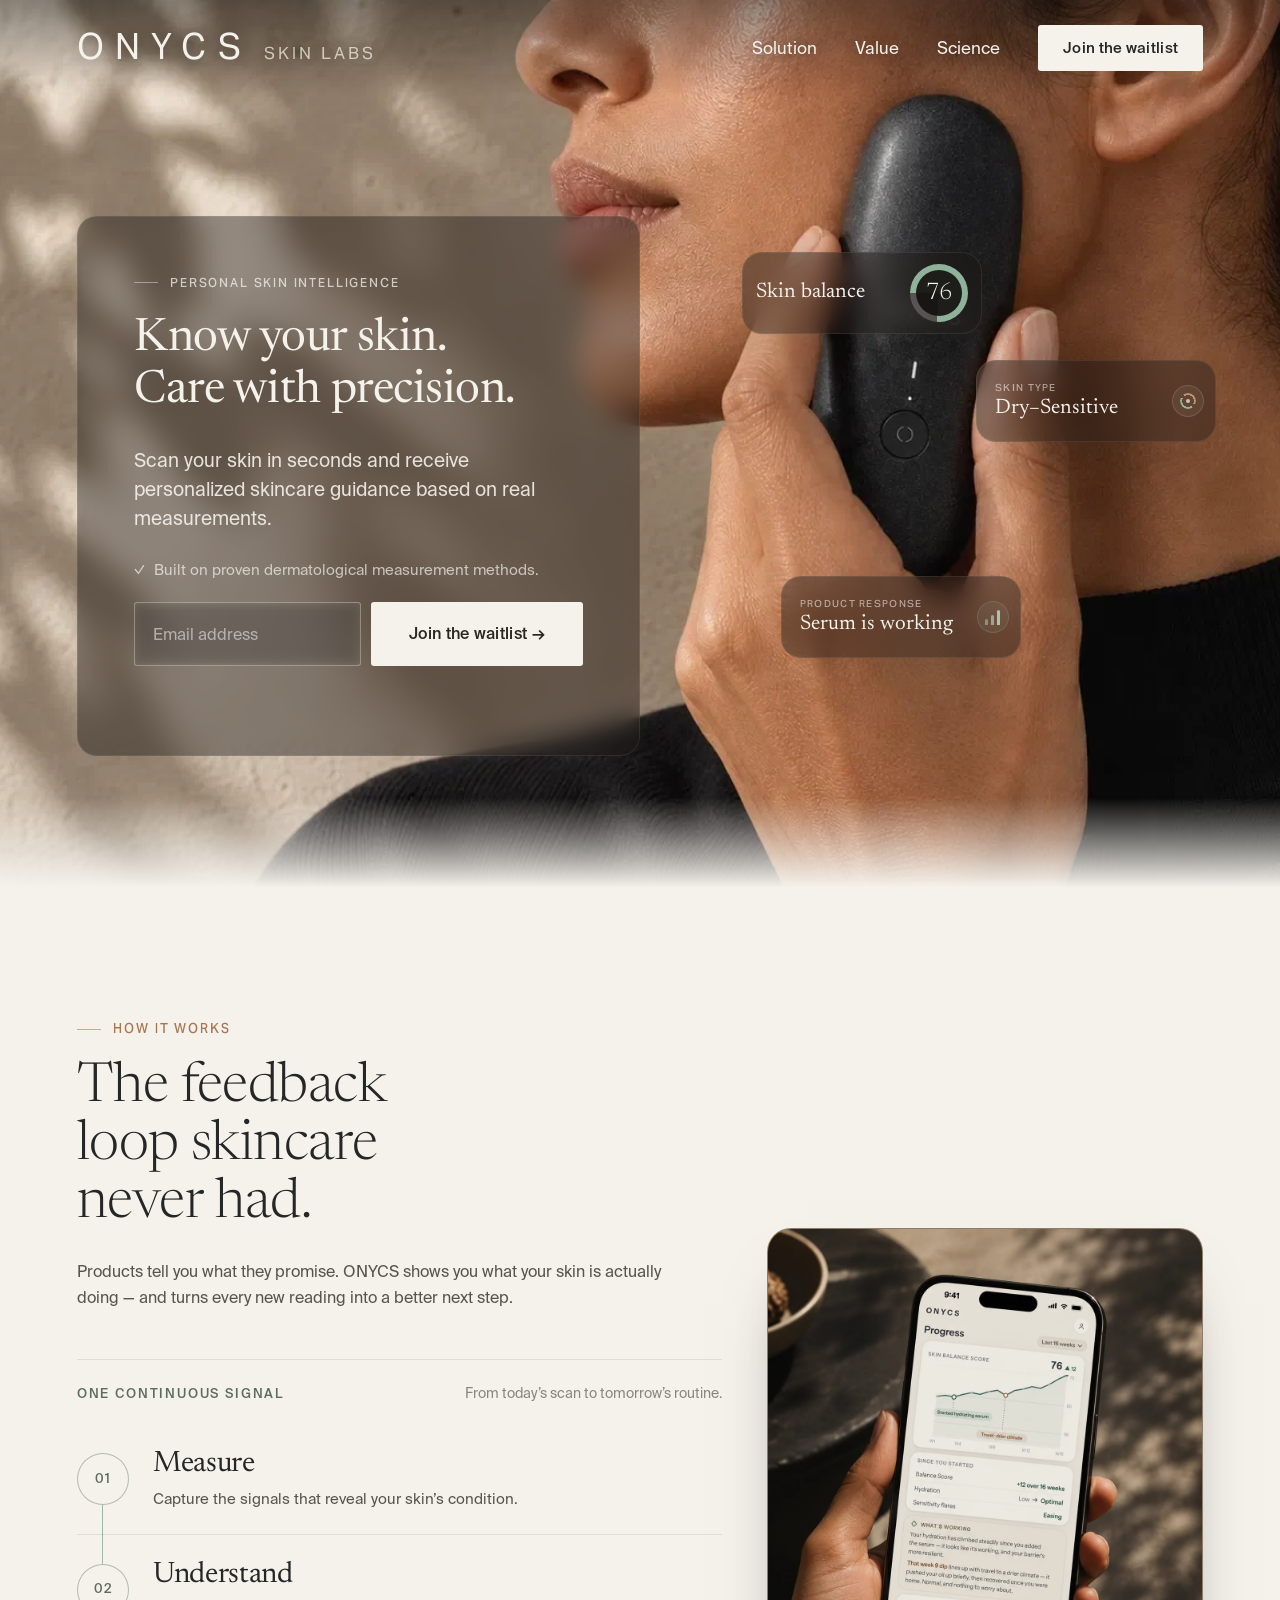
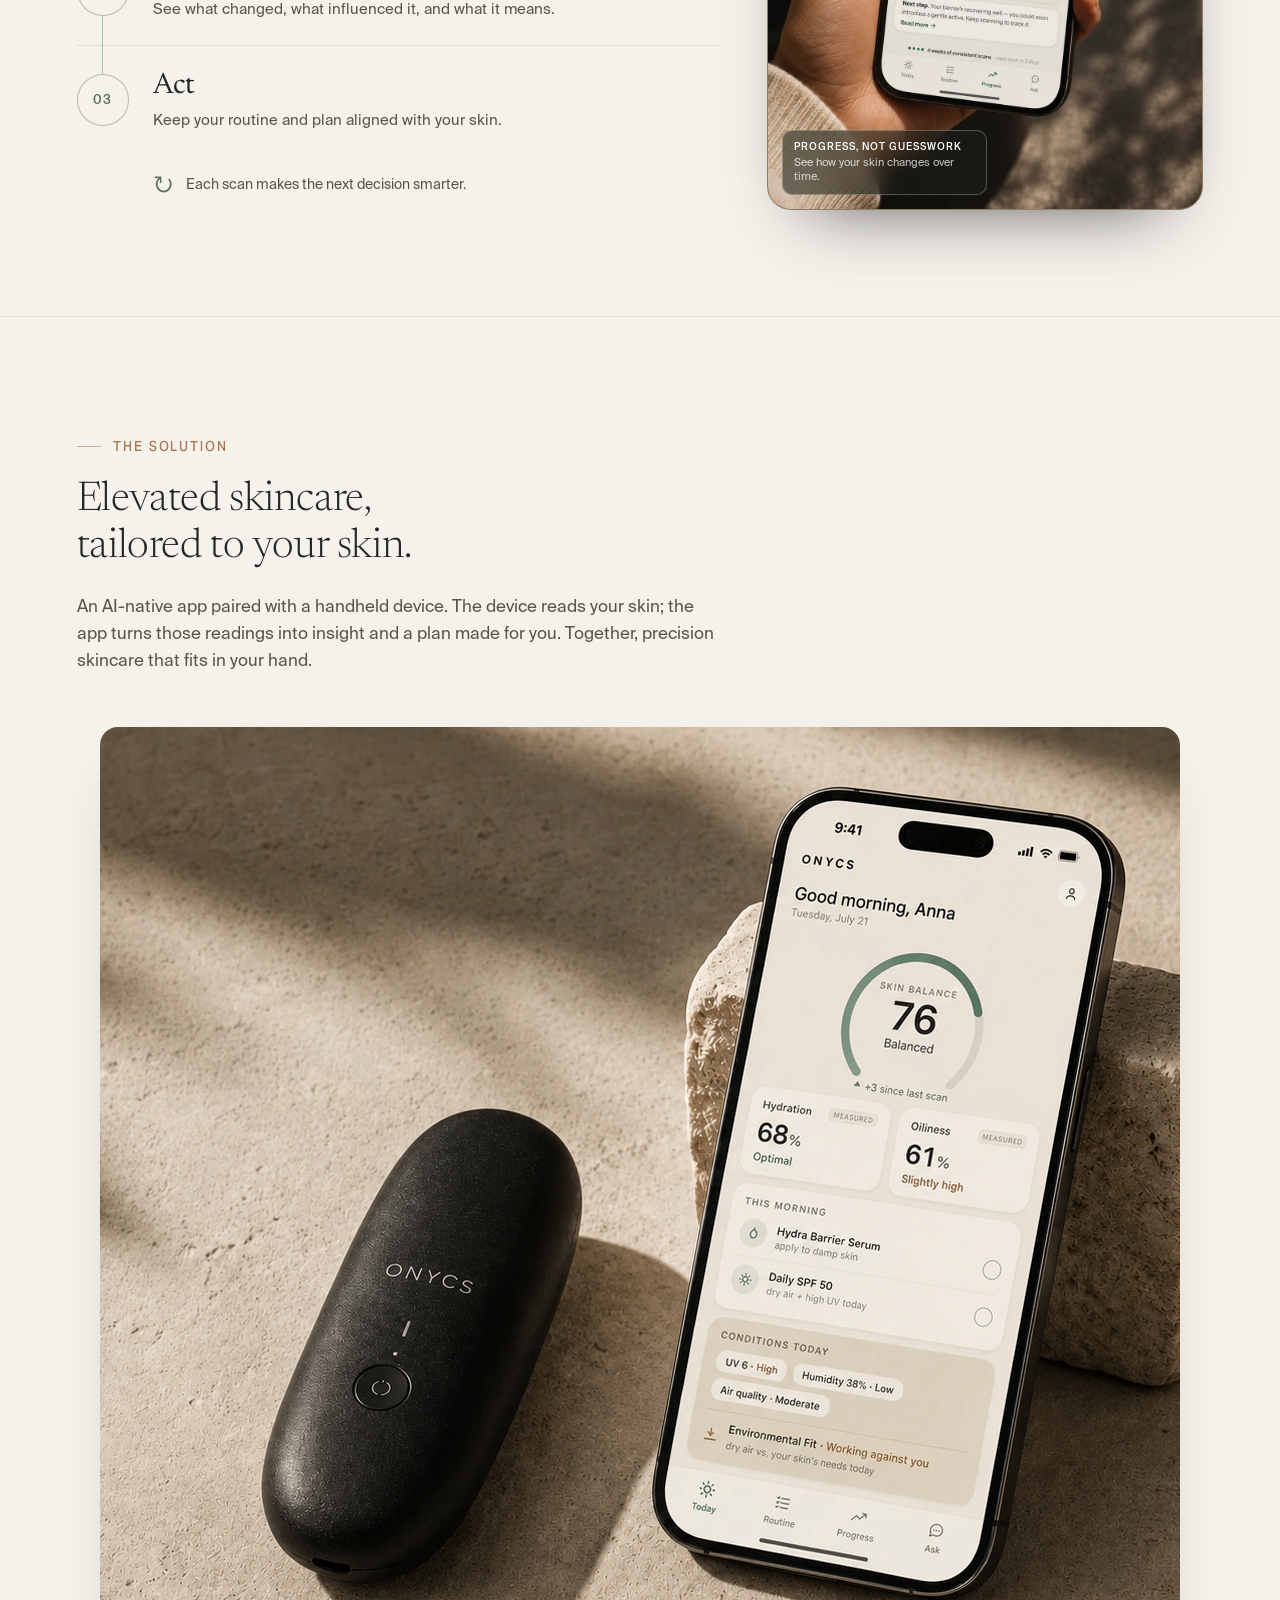
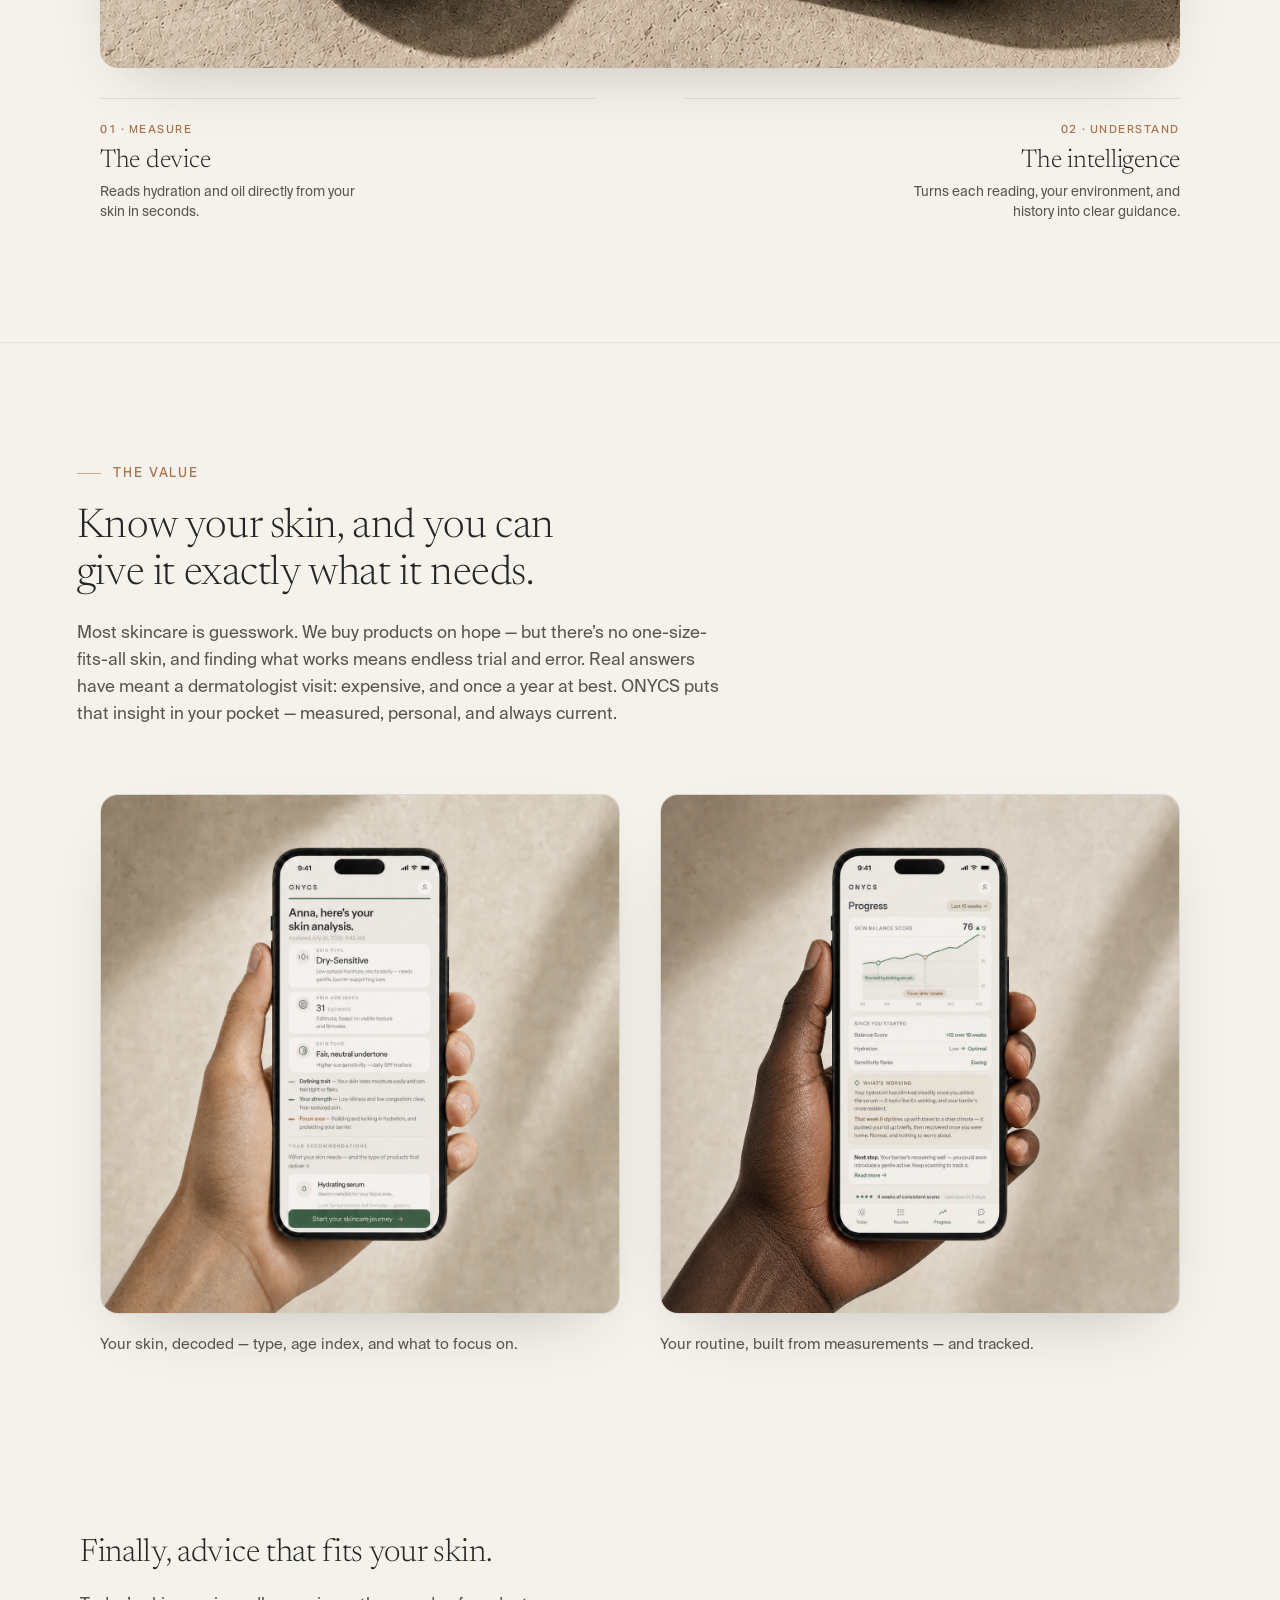
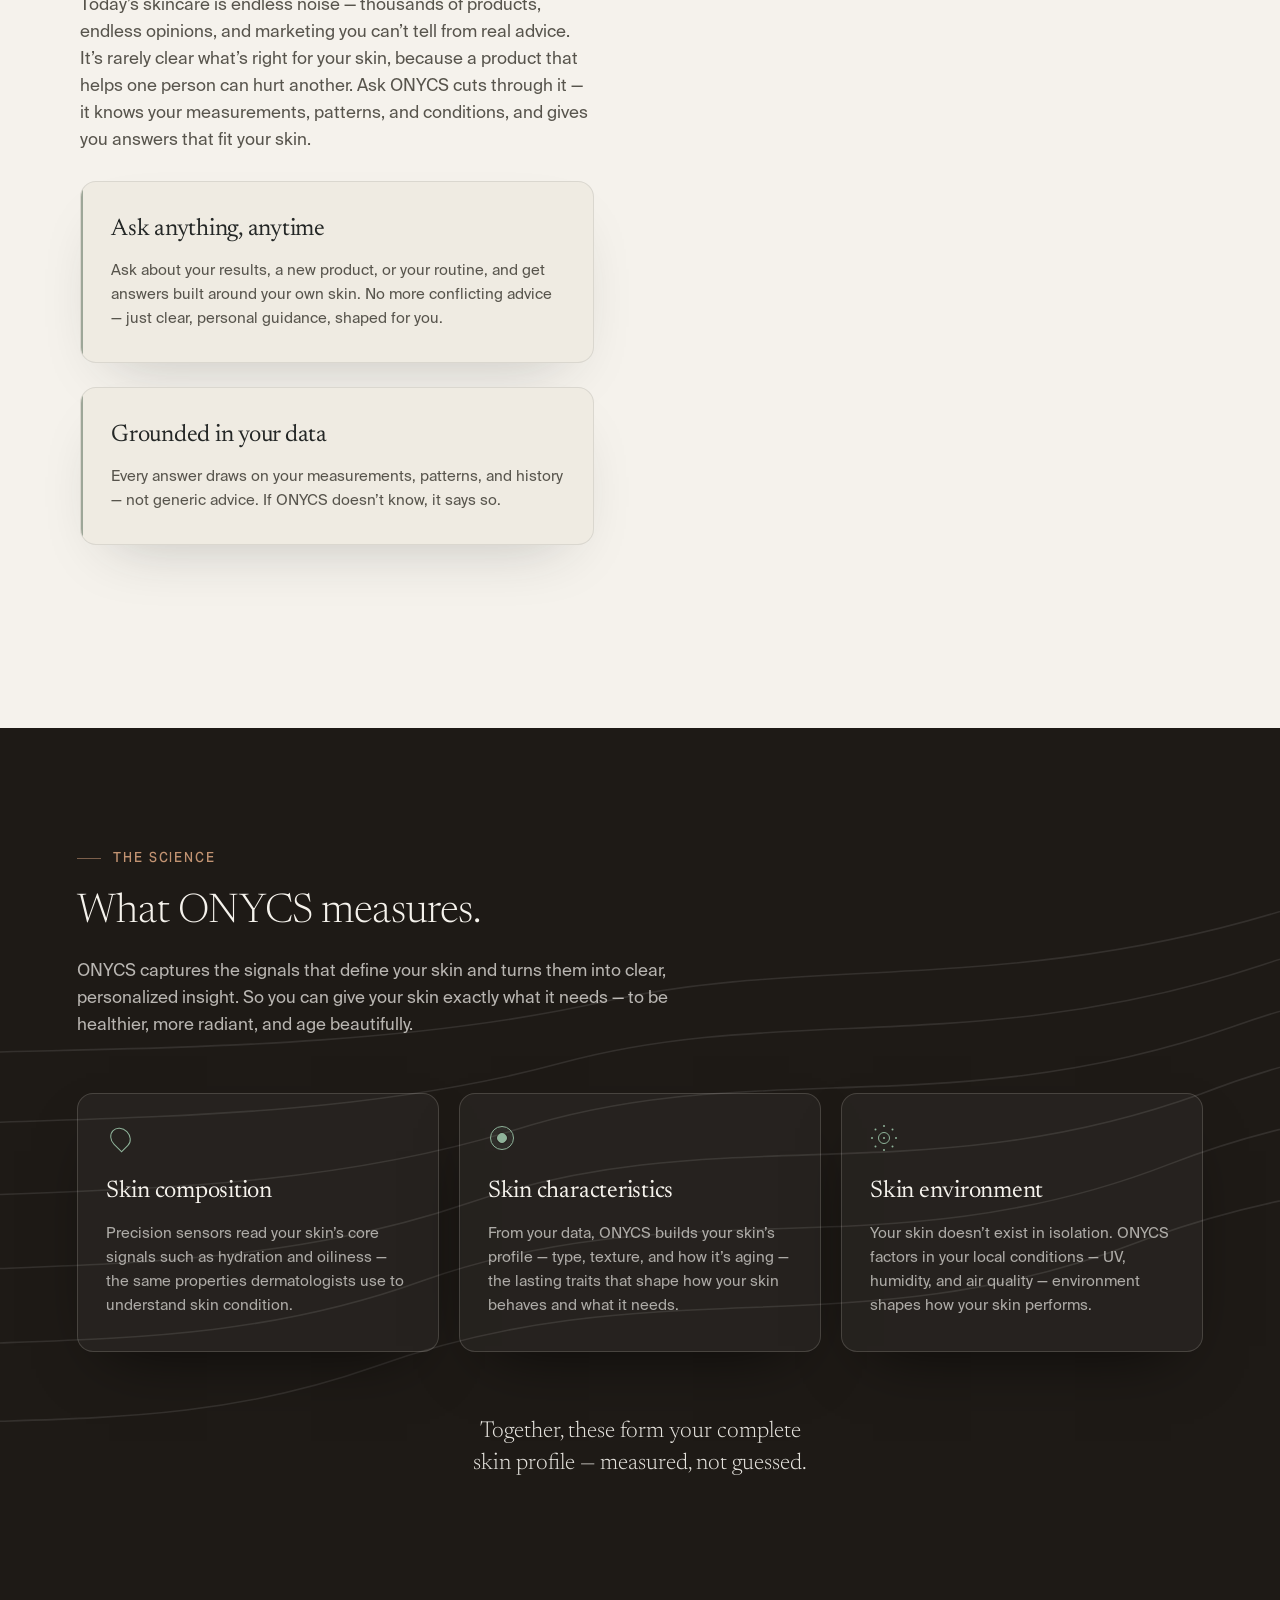
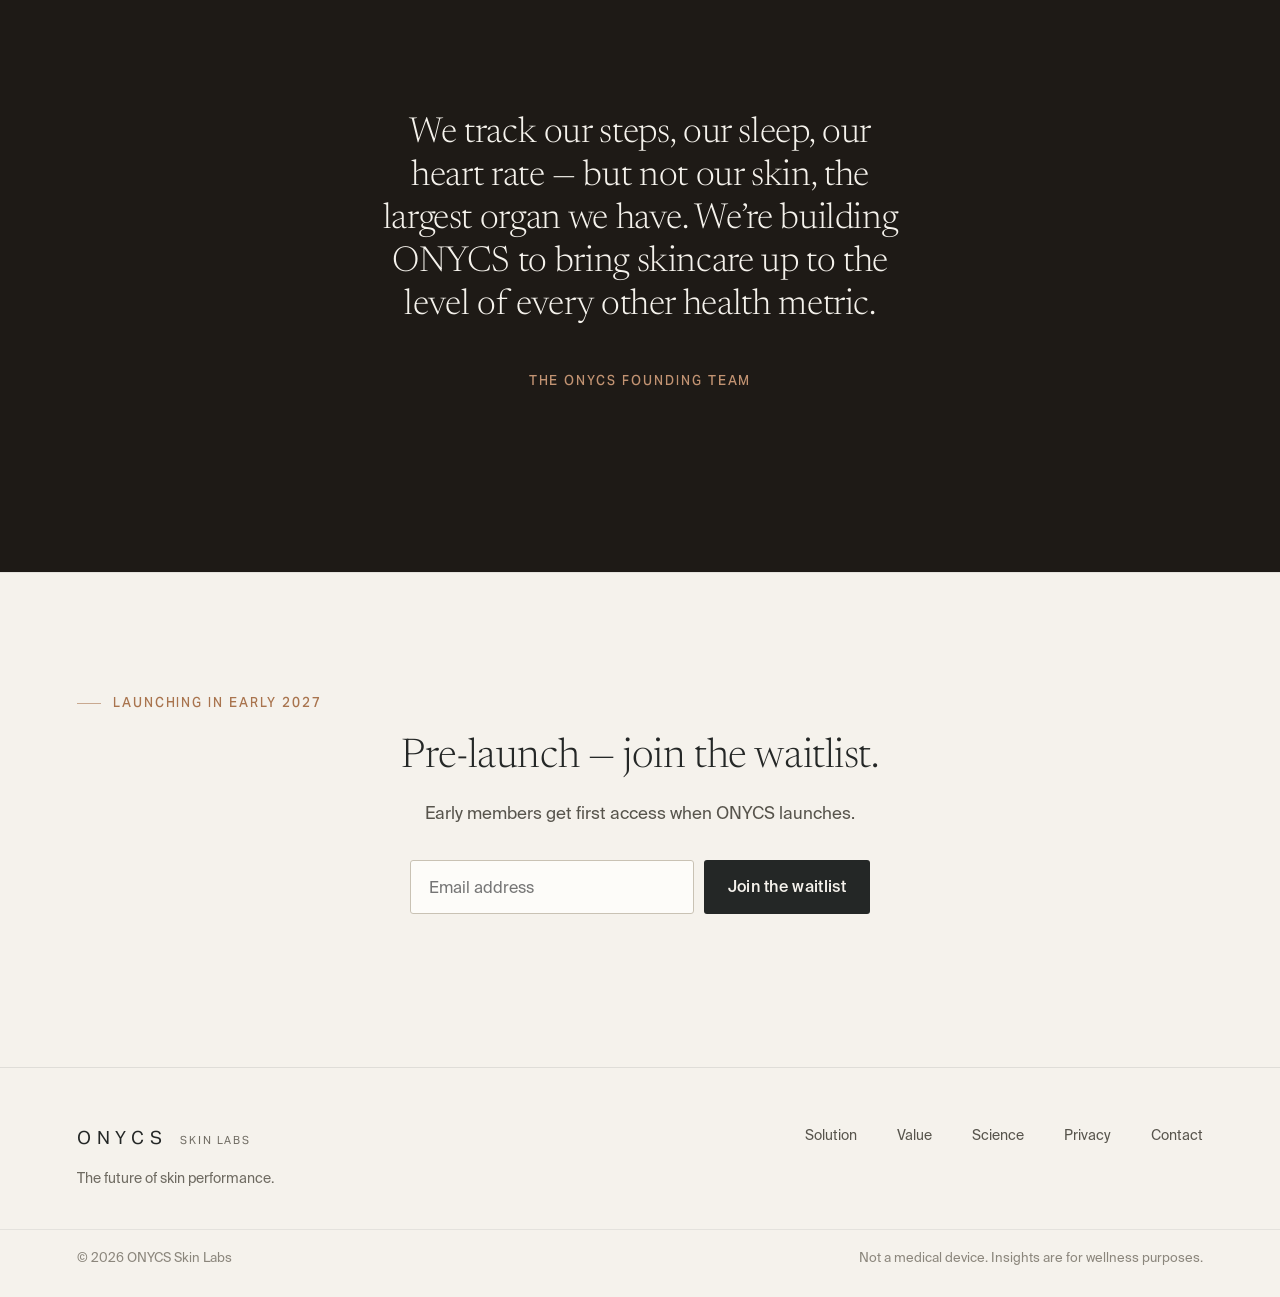
==== index.html @ 510fe4af "Tighten hero fade and remove seam" ====
<!doctype html>
<html lang="en">
  <head>
    <meta charset="utf-8" />
    <meta name="viewport" content="width=device-width, initial-scale=1" />
    <meta name="theme-color" content="#1e1a16" />
    <link rel="canonical" href="https://onycslabs.com/" />
    <script>
      if (
        location.protocol === "http:" &&
        (location.hostname === "onycslabs.com" ||
          location.hostname === "www.onycslabs.com")
      ) {
        location.replace(
          `https://onycslabs.com${location.pathname}${location.search}${location.hash}`,
        );
      }
    </script>
    <meta
      name="description"
      content="Scan your skin in seconds and receive personalized skincare guidance based on real measurements."
    />
    <meta property="og:type" content="website" />
    <meta property="og:title" content="ONYCS Skin Labs" />
    <meta
      property="og:description"
      content="Know your skin. Care with precision."
    />
    <meta property="og:url" content="https://onycslabs.com/" />
    <meta
      property="og:image"
      content="https://onycslabs.com/assets/og.png"
    />
    <meta
      property="og:image:alt"
      content="ONYCS — Know your skin. Care with precision."
    />
    <meta name="twitter:card" content="summary_large_image" />
    <meta name="twitter:title" content="ONYCS Skin Labs" />
    <meta
      name="twitter:description"
      content="Know your skin. Care with precision."
    />
    <meta
      name="twitter:image"
      content="https://onycslabs.com/assets/og.png"
    />
    <title>ONYCS Skin Labs — Know your skin. Care with precision.</title>
    <link rel="preconnect" href="https://fonts.googleapis.com" />
    <link rel="preconnect" href="https://fonts.gstatic.com" crossorigin />
    <link
      href="https://fonts.googleapis.com/css2?family=Newsreader:ital,opsz,wght@0,6..72,300;0,6..72,400;0,6..72,500;1,6..72,400&amp;display=swap"
      rel="stylesheet"
    />
    <link rel="stylesheet" href="styles.css?v=20260727-ui20" />
    <script src="script.js?v=20260727-motion3" defer></script>
  </head>
  <body>
    <a class="skip-link" href="#main">Skip to content</a>

    <header class="site-header">
      <a class="wordmark" href="#top" aria-label="ONYCS Skin Labs home">
        <span>ONYCS</span>
        <small>SKIN LABS</small>
      </a>
      <button
        class="menu-toggle"
        type="button"
        aria-label="Open navigation"
        aria-expanded="false"
        aria-controls="site-nav"
      >
        <span></span><span></span>
      </button>
      <nav id="site-nav" class="site-nav" aria-label="Primary navigation">
        <a href="#solution">Solution</a>
        <a href="#value">Value</a>
        <a href="#science">Science</a>
        <a class="nav-cta" href="#waitlist">Join the waitlist</a>
      </nav>
    </header>

    <main id="main">
      <section id="top" class="hero">
        <picture class="hero-media">
          <img
            class="hero-image"
            src="assets/hero.webp"
            alt="Woman measuring her skin with the ONYCS device"
            width="1456"
            height="819"
            fetchpriority="high"
          />
        </picture>
        <div class="hero-fade" aria-hidden="true"></div>
        <div class="hero-copy">
          <div class="glass-panel">
            <p class="eyebrow eyebrow-light">Personal skin intelligence</p>
            <h1>Know your skin.<br />Care with precision.</h1>
            <p class="hero-lede">
              Scan your skin in seconds and receive personalized skincare
              guidance based on real measurements.
            </p>
            <p class="proof">
              <span aria-hidden="true">✓</span>
              Built on proven dermatological measurement methods.
            </p>
            <form class="waitlist-form waitlist-form-hero" data-waitlist-form>
              <label class="sr-only" for="hero-email">Email address</label>
              <input
                id="hero-email"
                name="email"
                type="email"
                autocomplete="email"
                placeholder="Email address"
                required
              />
              <button type="submit">Join the waitlist <span>→</span></button>
              <p class="form-status" data-form-status aria-live="polite"></p>
            </form>
          </div>
        </div>

        <aside
          class="reading-card reading-card-balance"
          data-reading-card
          aria-label="Live skin balance reading"
        >
          <button
            class="reading-summary"
            type="button"
            aria-expanded="false"
            aria-controls="balance-details"
          >
            <strong>Skin balance</strong>
            <span class="score-ring"><span>76</span></span>
          </button>

          <div id="balance-details" class="reading-details">
            <div class="reading-details-inner">
              <p class="reading-status">
                <strong>Balanced</strong>
              </p>
              <div class="reading-metrics">
                <p>
                  <span>Hydration 68%</span><em>Optimal</em>
                </p>
                <p>
                  <span>Oil balance 61%</span
                  ><em class="warm">Slightly high</em>
                </p>
              </div>
              <p class="reading-note">
                Moisture and oil are close to your ideal range.
              </p>
            </div>
          </div>
        </aside>

        <aside
          class="reading-card reading-card-type"
          data-reading-card
          aria-label="Personalised skin type"
        >
          <button
            class="reading-summary reading-summary-insight"
            type="button"
            aria-expanded="false"
            aria-controls="skin-type-details"
          >
            <span class="reading-compact-copy">
              <span>Skin type</span>
              <strong>Dry–Sensitive</strong>
            </span>
            <span
              class="reading-state reading-state-skin"
              aria-hidden="true"
            ></span>
          </button>

          <div id="skin-type-details" class="reading-details">
            <div class="reading-details-inner">
              <p class="reading-status">
                <strong>Dry–Sensitive</strong>
              </p>
              <div class="reading-metrics">
                <p>
                  <span>Hydration pattern</span><em>Runs low</em>
                </p>
                <p>
                  <span>Sensitivity</span><em class="warm">Reactive</em>
                </p>
              </div>
              <p class="reading-note">
                Loses moisture quickly and responds best to gentler actives.
              </p>
            </div>
          </div>
        </aside>

        <aside
          class="reading-card reading-card-product"
          data-reading-card
          aria-label="Current product response"
        >
          <button
            class="reading-summary reading-summary-insight"
            type="button"
            aria-expanded="false"
            aria-controls="product-details"
          >
            <span class="reading-compact-copy">
              <span>Product response</span>
              <strong>Serum is working</strong>
            </span>
            <span
              class="reading-state reading-state-product"
              aria-hidden="true"
            >
              <i></i><i></i><i></i>
            </span>
          </button>

          <div id="product-details" class="reading-details">
            <div class="reading-details-inner">
              <p class="reading-status">
                <strong>Working well</strong>
              </p>
              <div class="reading-metrics">
                <p>
                  <span>Hydrating serum</span><em>+8 hydration</em>
                </p>
                <p>
                  <span>Since added</span><em>16 weeks</em>
                </p>
              </div>
              <p class="reading-note">
                Keep it in your routine — your skin is responding positively.
              </p>
            </div>
          </div>
        </aside>
      </section>

      <section id="how" class="section how">
        <div class="feedback-stage">
          <header class="feedback-heading">
            <p class="eyebrow">How it works</p>
            <h2>The feedback loop skincare never had.</h2>
            <p>
              Products tell you what they promise. ONYCS shows you what your
              skin is actually doing — and turns every new reading into a
              better next step.
            </p>
          </header>

          <div class="process-panel">
            <div class="process-intro">
              <p>One continuous signal</p>
              <span>From today’s scan to tomorrow’s routine.</span>
            </div>

            <ol
              class="process-steps"
              aria-label="The ONYCS three-step feedback process"
            >
              <li class="process-step">
                <span class="process-index">01</span>
                <div>
                  <h3>Measure</h3>
                  <p>Capture the signals that reveal your skin’s condition.</p>
                </div>
              </li>
              <li class="process-step">
                <span class="process-index">02</span>
                <div>
                  <h3>Understand</h3>
                  <p>See what changed, what influenced it, and what it means.</p>
                </div>
              </li>
              <li class="process-step">
                <span class="process-index">03</span>
                <div>
                  <h3>Act</h3>
                  <p>Keep your routine and plan aligned with your skin.</p>
                </div>
              </li>
            </ol>

            <p class="process-return">
              <span aria-hidden="true">↻</span>
              Each scan makes the next decision smarter.
            </p>
          </div>

          <figure class="feedback-phone">
            <img
              src="assets/progress-hand.webp"
              alt="ONYCS app showing how the user's skin changes over time"
              width="1086"
              height="1448"
              loading="lazy"
            />
            <figcaption>
              <span>Progress, not guesswork</span>
              See how your skin changes over time.
            </figcaption>
          </figure>
        </div>
      </section>

      <section id="solution" class="section solution">
        <div class="section-heading">
          <p class="eyebrow">The solution</p>
          <h2>Elevated skincare, tailored to your skin.</h2>
          <p>
            An AI-native app paired with a handheld device. The device reads
            your skin; the app turns those readings into insight and a plan
            made for you. Together, precision skincare that fits in your hand.
          </p>
        </div>
        <figure class="solution-figure">
          <img
            class="solution-image-desktop"
            src="assets/device-app.webp?v=20260727-final"
            alt="ONYCS device and app on natural stone"
            width="1672"
            height="941"
            loading="lazy"
          />
          <img
            class="solution-image-mobile"
            src="assets/device-app-mobile.webp?v=20260727-mobile2"
            alt="ONYCS device and app on natural stone"
            width="887"
            height="1109"
            loading="lazy"
          />
          <figcaption class="solution-labels">
            <div class="solution-label">
              <span>01 · Measure</span>
              <h3>The device</h3>
              <p>Reads hydration and oil directly from your skin in seconds.</p>
            </div>
            <div class="solution-label">
              <span>02 · Understand</span>
              <h3>The intelligence</h3>
              <p>
                Turns each reading, your environment, and history into clear
                guidance.
              </p>
            </div>
          </figcaption>
        </figure>
      </section>

      <section id="value" class="section value">
        <div class="section-heading section-heading-wide">
          <p class="eyebrow">The value</p>
          <h2>Know your skin, and you can give it exactly what it needs.</h2>
          <p>
            Most skincare is guesswork. We buy products on hope — but there’s
            no one-size-fits-all skin, and finding what works means endless
            trial and error. Real answers have meant a dermatologist visit:
            expensive, and once a year at best. ONYCS puts that insight in your
            pocket — measured, personal, and always current.
          </p>
        </div>
        <div class="two-up value-images">
          <figure>
            <div class="image-frame">
              <img
                src="assets/skin-analysis.webp?v=20260727-final"
                alt="ONYCS app showing a personalized skin analysis"
                width="1254"
                height="1254"
                loading="lazy"
              />
            </div>
            <figcaption>
              Your skin, decoded — type, age index, and what to focus on.
            </figcaption>
          </figure>
          <figure>
            <div class="image-frame">
              <img
                src="assets/progress.webp?v=20260727-final"
                alt="ONYCS app tracking skin progress over time"
                width="1254"
                height="1254"
                loading="lazy"
              />
            </div>
            <figcaption>
              Your routine, built from measurements — and tracked.
            </figcaption>
          </figure>
        </div>

        <div class="advisor-grid">
          <div>
            <h2>Finally, advice that fits your skin.</h2>
            <p class="advisor-intro">
              Today’s skincare is endless noise — thousands of products,
              endless opinions, and marketing you can’t tell from real advice.
              It’s rarely clear what’s right for your skin, because a product
              that helps one person can hurt another. Ask ONYCS cuts through it
              — it knows your measurements, patterns, and conditions, and gives
              you answers that fit your skin.
            </p>
            <article class="advisor-card">
              <h3>Ask anything, anytime</h3>
              <p>
                Ask about your results, a new product, or your routine, and get
                answers built around your own skin. No more conflicting advice
                — just clear, personal guidance, shaped for you.
              </p>
            </article>
            <article class="advisor-card">
              <h3>Grounded in your data</h3>
              <p>
                Every answer draws on your measurements, patterns, and history
                — not generic advice. If ONYCS doesn’t know, it says so.
              </p>
            </article>
          </div>
          <div class="advisor-phone">
            <img
              src="assets/ask-onycs.webp"
              alt="Ask ONYCS personalized skincare advisor"
              width="597"
              height="1291"
              loading="lazy"
            />
          </div>
        </div>
      </section>

      <section id="science" class="science">
        <svg
          class="topo-lines"
          viewBox="0 0 1280 560"
          preserveAspectRatio="xMidYMid slice"
          aria-hidden="true"
        >
          <g fill="none">
            <path d="M-40 480c220-60 340-10 510-70 180-65 310-10 490-80 160-60 280-30 370-70" />
            <path d="M-40 430c210-60 360-10 540-75 170-60 300-5 480-75 150-58 260-30 350-70" />
            <path d="M-40 380c200-55 380-10 570-75 160-55 290-5 470-70 140-55 240-30 330-70" />
            <path d="M-40 330c190-50 400-10 600-72 150-48 280-3 460-66 130-47 220-27 310-67" />
            <path d="M-40 280c180-45 420-8 630-65 140-38 270-3 450-63 120-40 200-24 290-62" />
            <path d="M-40 230c170-38 440-5 660-55 130-29 260-3 440-60 110-35 180-23 270-57" />
          </g>
        </svg>
        <div class="science-content">
          <div class="section-heading">
            <p class="eyebrow">The science</p>
            <h2>What ONYCS measures.</h2>
            <p>
              ONYCS captures the signals that define your skin and turns them
              into clear, personalized insight. So you can give your skin
              exactly what it needs — to be healthier, more radiant, and age
              beautifully.
            </p>
          </div>
          <div class="science-grid">
            <article>
              <span
                class="science-icon science-droplet"
                aria-hidden="true"
              ></span>
              <h3>Skin composition</h3>
              <p>
                Precision sensors read your skin’s core signals such as
                hydration and oiliness — the same properties dermatologists use
                to understand skin condition.
              </p>
            </article>
            <article>
              <span
                class="science-icon science-target"
                aria-hidden="true"
              ></span>
              <h3>Skin characteristics</h3>
              <p>
                From your data, ONYCS builds your skin’s profile — type,
                texture, and how it’s aging — the lasting traits that shape how
                your skin behaves and what it needs.
              </p>
            </article>
            <article>
              <span
                class="science-icon science-sun"
                aria-hidden="true"
              ></span>
              <h3>Skin environment</h3>
              <p>
                Your skin doesn’t exist in isolation. ONYCS factors in your
                local conditions — UV, humidity, and air quality — environment
                shapes how your skin performs.
              </p>
            </article>
          </div>
          <p class="science-summary">
            Together, these form your complete skin profile — measured, not
            guessed.
          </p>
        </div>
      </section>

      <section class="founder-note">
        <blockquote>
          We track our steps, our sleep, our heart rate — but not our skin, the
          largest organ we have. We’re building ONYCS to bring skincare up to
          the level of every other health metric.
        </blockquote>
        <p>The ONYCS founding team</p>
      </section>

      <section id="waitlist" class="final-cta section">
        <p class="eyebrow">Launching in early 2027</p>
        <h2>Pre-launch — join the waitlist.</h2>
        <p>Early members get first access when ONYCS launches.</p>
        <form class="waitlist-form waitlist-form-light" data-waitlist-form>
          <label class="sr-only" for="cta-email">Email address</label>
          <input
            id="cta-email"
            name="email"
            type="email"
            autocomplete="email"
            placeholder="Email address"
            required
          />
          <button type="submit">Join the waitlist</button>
          <p class="form-status" data-form-status aria-live="polite"></p>
        </form>
      </section>
    </main>

    <footer>
      <div class="footer-main">
        <div>
          <a class="footer-wordmark" href="#top">
            <span>ONYCS</span><small>SKIN LABS</small>
          </a>
          <p>The future of skin performance.</p>
        </div>
        <nav class="footer-nav" aria-label="Footer navigation">
          <a href="#solution">Solution</a>
          <a href="#value">Value</a>
          <a href="#science">Science</a>
          <button type="button" data-dialog-open="privacy-dialog">Privacy</button>
          <a href="mailto:hello@onycslabs.com">Contact</a>
        </nav>
      </div>
      <div class="footer-meta">
        <span>© 2026 ONYCS Skin Labs</span>
        <span>Not a medical device. Insights are for wellness purposes.</span>
      </div>
    </footer>

    <dialog id="privacy-dialog" class="privacy-dialog">
      <button
        class="dialog-close"
        type="button"
        data-dialog-close
        aria-label="Close privacy notice"
      >
        ×
      </button>
      <p class="eyebrow">Privacy</p>
      <h2>Your email stays yours.</h2>
      <p>
        We use the email address you provide only to manage early-access
        updates for ONYCS. We do not sell it. To request removal, contact
        <a href="mailto:hello@onycslabs.com">hello@onycslabs.com</a>.
      </p>
      <button class="dialog-button" type="button" data-dialog-close>Close</button>
    </dialog>
  </body>
</html>
---- styles.css ----
@font-face {
  font-family: "Suisse Intl";
  src: url("assets/fonts/SuisseIntl-Regular.otf") format("opentype");
  font-weight: 400;
  font-display: swap;
}

@font-face {
  font-family: "Suisse Intl";
  src: url("assets/fonts/SuisseIntl-Medium.otf") format("opentype");
  font-weight: 500;
  font-display: swap;
}

@font-face {
  font-family: "Aktiv Grotesk";
  src: url("assets/fonts/AktivGrotesk_Rg.ttf") format("truetype");
  font-weight: 400;
  font-display: swap;
}

@font-face {
  font-family: "Aktiv Grotesk";
  src: url("assets/fonts/AktivGrotesk_Md.ttf") format("truetype");
  font-weight: 500;
  font-display: swap;
}

:root {
  --ink: #242726;
  --body: #57544c;
  --muted: #8b867c;
  --paper: #f5f2ec;
  --panel: #efebe2;
  --dark: #1e1a16;
  --terracotta: #a9744e;
  --green: #5c6e5b;
  --mint: #8fb39a;
  --line: rgba(36, 39, 38, 0.1);
  --serif: "Newsreader", Iowan Old Style, Baskerville, Georgia, serif;
  --sans: "Suisse Intl", "Aktiv Grotesk", system-ui, sans-serif;
}

* {
  box-sizing: border-box;
}

html {
  scroll-behavior: smooth;
  scroll-padding-top: 96px;
}

body {
  margin: 0;
  background: var(--paper);
  color: var(--ink);
  font-family: var(--sans);
  line-height: 1.6;
  -webkit-font-smoothing: antialiased;
}

body.menu-open {
  overflow: hidden;
}

img {
  display: block;
  max-width: 100%;
}

a {
  color: inherit;
  text-decoration: none;
}

button,
a,
input {
  -webkit-tap-highlight-color: transparent;
}

button,
input {
  font: inherit;
}

button {
  color: inherit;
}

a:focus-visible,
button:focus-visible {
  outline: 2px solid var(--terracotta);
  outline-offset: 4px;
}

input:focus-visible {
  outline: none;
  border-color: rgba(143, 179, 154, 0.78);
  box-shadow: 0 0 0 3px rgba(143, 179, 154, 0.16);
}

.skip-link {
  position: fixed;
  z-index: 100;
  top: 12px;
  left: 12px;
  padding: 10px 15px;
  background: var(--paper);
  color: var(--ink);
  transform: translateY(-160%);
}

.skip-link:focus {
  transform: translateY(0);
}

.sr-only {
  position: absolute;
  width: 1px;
  height: 1px;
  padding: 0;
  margin: -1px;
  overflow: hidden;
  clip: rect(0, 0, 0, 0);
  white-space: nowrap;
  border: 0;
}

.site-header {
  position: fixed;
  z-index: 50;
  inset: 0 0 auto;
  height: 96px;
  padding: 0 6%;
  display: flex;
  align-items: center;
  justify-content: space-between;
  color: var(--paper);
  background: linear-gradient(
    to bottom,
    rgba(20, 18, 16, 0.46),
    rgba(20, 18, 16, 0.18) 60%,
    transparent
  );
  text-shadow: 0 1px 14px rgba(20, 18, 16, 0.35);
  transition:
    background 220ms ease,
    color 220ms ease,
    border-color 220ms ease;
}

.site-header.is-solid {
  color: var(--ink);
  background: rgba(245, 242, 236, 0.92);
  border-bottom: 1px solid var(--line);
  backdrop-filter: blur(12px);
  text-shadow: none;
}

.wordmark,
.footer-wordmark {
  display: flex;
  align-items: baseline;
  gap: 12px;
  white-space: nowrap;
}

.wordmark span {
  font-family: "Aktiv Grotesk", sans-serif;
  font-size: 35px;
  letter-spacing: 0.32em;
  line-height: 1;
}

.wordmark small {
  color: rgba(245, 242, 236, 0.72);
  font-family: "Aktiv Grotesk", sans-serif;
  font-size: 17px;
  letter-spacing: 0.18em;
}

.is-solid .wordmark small {
  color: #6e6a61;
}

.site-nav {
  display: flex;
  align-items: center;
  gap: 38px;
  font-size: 17px;
}

.site-nav > a:not(.nav-cta),
.footer-nav a,
.footer-nav button {
  transition: color 160ms ease;
}

.site-nav > a:not(.nav-cta):hover,
.footer-nav a:hover,
.footer-nav button:hover {
  color: #8fb39a;
}

.is-solid .site-nav > a:not(.nav-cta):hover {
  color: var(--green);
}

.nav-cta {
  min-height: 46px;
  padding: 0 24px;
  border: 1px solid transparent;
  border-radius: 3px;
  display: inline-flex;
  align-items: center;
  background: var(--paper);
  color: var(--ink);
  font-size: 15px;
  font-weight: 500;
  letter-spacing: 0.02em;
  text-shadow: none;
  transition:
    background 220ms ease,
    color 220ms ease,
    transform 180ms ease;
}

.nav-cta:hover {
  transform: translateY(-1px);
}

.is-solid .nav-cta {
  background: var(--ink);
  color: var(--paper);
}

.menu-toggle {
  display: none;
  width: 44px;
  height: 44px;
  padding: 0;
  border: 0;
  background: transparent;
}

.menu-toggle span {
  display: block;
  width: 23px;
  height: 1px;
  margin: 6px auto;
  background: currentColor;
  transition: transform 180ms ease;
}

.hero {
  position: relative;
  min-height: 100svh;
  overflow: hidden;
  background: var(--dark);
}

.hero-media {
  position: absolute;
  inset: 0;
  display: block;
}

.hero-image {
  width: 100%;
  height: 100%;
  object-fit: cover;
  object-position: 56% 26%;
}

.hero-fade {
  position: absolute;
  z-index: 1;
  inset: auto 0 0;
  height: clamp(92px, 8vw, 124px);
  background: linear-gradient(
    to bottom,
    rgba(245, 242, 236, 0) 0%,
    var(--paper) 88%,
    var(--paper) 100%
  );
}

.hero-copy {
  position: relative;
  z-index: 2;
  width: 44%;
  min-height: calc(100svh - 120px);
  margin: 96px 0 24px 6%;
  display: flex;
  align-items: center;
}

.glass-panel,
.reading-card {
  border: 1px solid rgba(255, 255, 255, 0.08);
  border-radius: 20px;
  background: rgba(30, 26, 22, 0.42);
  color: var(--paper);
  backdrop-filter: blur(12px);
}

.glass-panel {
  width: 100%;
  padding: clamp(36px, 4.4vw, 64px);
}

.eyebrow {
  margin: 0 0 20px;
  display: flex;
  align-items: center;
  gap: 12px;
  color: var(--terracotta);
  font-family: "Aktiv Grotesk", sans-serif;
  font-size: max(13px, 0.9vw);
  font-weight: 500;
  letter-spacing: 0.15em;
  text-transform: uppercase;
}

.eyebrow::before {
  content: "";
  width: 24px;
  height: 1px;
  flex: none;
  background: currentColor;
  opacity: 0.58;
}

.eyebrow-light {
  color: rgba(245, 242, 236, 0.75);
  font-size: max(11px, 0.95vw);
}

h1,
h2,
h3,
blockquote {
  font-family: var(--serif);
  font-weight: 300;
  letter-spacing: -0.01em;
}

.hero h1 {
  margin: 0;
  color: var(--paper);
  font-size: clamp(46px, 3.5vw, 68px);
  font-weight: 400;
  line-height: 1.14;
}

.hero-lede {
  max-width: 34em;
  margin: 28px 0 0;
  color: rgba(245, 242, 236, 0.9);
  font-size: max(19px, 1.35vw);
  line-height: 1.55;
}

.proof {
  margin: 24px 0 0;
  display: flex;
  align-items: center;
  gap: 9px;
  color: rgba(245, 242, 236, 0.7);
  font-size: max(15px, 1vw);
}

.proof span {
  color: rgba(245, 242, 236, 0.72);
}

.waitlist-form {
  position: relative;
  display: flex;
  gap: 10px;
}

.waitlist-form input,
.waitlist-form button {
  height: 54px;
  border-radius: 3px;
}

.waitlist-form input {
  min-width: 0;
  padding: 0 18px;
  outline: none;
}

.waitlist-form button {
  padding: 0 24px;
  border: 0;
  font-weight: 500;
  letter-spacing: 0.02em;
  cursor: pointer;
  white-space: nowrap;
  transition:
    transform 180ms ease,
    background-color 180ms ease,
    box-shadow 180ms ease;
}

.waitlist-form button:hover:not(:disabled) {
  transform: translateY(-1px);
  box-shadow: 0 12px 30px -18px rgba(20, 18, 16, 0.5);
}

.waitlist-form button:disabled {
  cursor: default;
  opacity: 0.65;
}

.waitlist-form-hero {
  max-width: 600px;
  margin-top: 20px;
  flex-wrap: wrap;
}

.waitlist-form-hero input,
.waitlist-form-hero button {
  height: 64px;
  font-size: max(16px, 1.1vw);
}

.waitlist-form-hero input {
  flex: 1 1 200px;
  border: 1px solid rgba(245, 242, 236, 0.32);
  background: rgba(245, 242, 236, 0.1);
  color: var(--paper);
  backdrop-filter: blur(6px);
}

.waitlist-form-hero input::placeholder {
  color: rgba(245, 242, 236, 0.56);
}

.waitlist-form-hero button {
  flex: 1 1 auto;
  background: var(--paper);
  color: #2a2620;
}

.form-status {
  flex: 1 0 100%;
  min-height: 1.5em;
  margin: 2px 0 0;
  color: inherit;
  font-size: 14px;
}

.form-status.is-error {
  color: #c57a68;
}

.reading-card {
  position: absolute;
  z-index: 3;
  width: 240px;
  padding: 11px 13px;
  overflow: hidden;
  box-shadow: 0 30px 70px -34px rgba(0, 0, 0, 0.8);
  transition:
    top 420ms cubic-bezier(0.22, 1, 0.36, 1),
    width 420ms cubic-bezier(0.22, 1, 0.36, 1),
    padding 420ms cubic-bezier(0.22, 1, 0.36, 1),
    background-color 350ms ease,
    box-shadow 350ms ease;
}

.reading-card-balance {
  top: 28%;
  left: 58%;
  animation: reading-float 8s ease-in-out infinite;
}

.reading-card-type {
  top: 40%;
  right: 5%;
  animation: reading-float 9s ease-in-out -2.8s infinite reverse;
}

.reading-card-product {
  top: 64%;
  bottom: auto;
  left: 61%;
  animation: reading-float 8.5s ease-in-out -5.2s infinite;
}

@keyframes reading-float {
  0%,
  100% {
    translate: 0 0;
  }
  50% {
    translate: 0 -5px;
  }
}

.reading-summary {
  width: 100%;
  min-height: 58px;
  padding: 0;
  display: grid;
  grid-template-columns: minmax(0, 1fr) 58px;
  align-items: center;
  gap: 14px;
  border: 0;
  background: transparent;
  color: inherit;
  text-align: left;
  cursor: pointer;
}

.reading-summary-insight {
  min-height: 58px;
  grid-template-columns: minmax(0, 1fr) 28px;
  gap: 16px;
  padding-inline: 5px 2px;
}

.reading-compact-copy {
  min-width: 0;
  display: grid;
  gap: 3px;
}

.reading-compact-copy > span {
  color: rgba(245, 242, 236, 0.58);
  font-family: "Aktiv Grotesk", sans-serif;
  font-size: 10px;
  font-weight: 500;
  letter-spacing: 0.13em;
  line-height: 1.2;
  text-transform: uppercase;
}

.reading-compact-copy strong {
  overflow: hidden;
  font-family: var(--serif);
  font-size: 21px;
  font-weight: 400;
  line-height: 1.1;
  text-overflow: ellipsis;
  white-space: nowrap;
}

.reading-state {
  position: relative;
  width: 32px;
  height: 32px;
  border: 1px solid rgba(245, 242, 236, 0.14);
  border-radius: 50%;
  background: rgba(245, 242, 236, 0.06);
}

.reading-state-skin::before {
  content: "";
  position: absolute;
  inset: 7px;
  border-radius: 50%;
  background: conic-gradient(
    from -35deg,
    #c29372 0 42%,
    transparent 42% 50%,
    #8fb39a 50% 92%,
    transparent 92%
  );
  -webkit-mask: radial-gradient(
    farthest-side,
    transparent calc(100% - 2px),
    #000 calc(100% - 2px)
  );
  mask: radial-gradient(
    farthest-side,
    transparent calc(100% - 2px),
    #000 calc(100% - 2px)
  );
}

.reading-state-skin::after {
  content: "";
  position: absolute;
  top: calc(50% - 2px);
  left: calc(50% - 2px);
  width: 4px;
  aspect-ratio: 1;
  border-radius: 50%;
  background: rgba(245, 242, 236, 0.72);
}

.reading-state-product {
  padding: 8px 7px 7px;
  display: flex;
  align-items: flex-end;
  justify-content: center;
  gap: 3px;
  border-color: rgba(143, 179, 154, 0.22);
  background: rgba(143, 179, 154, 0.1);
}

.reading-state-product i {
  width: 3px;
  border-radius: 3px 3px 1px 1px;
  background: #a8c4af;
}

.reading-state-product i:nth-child(1) {
  height: 6px;
  opacity: 0.55;
}

.reading-state-product i:nth-child(2) {
  height: 10px;
  opacity: 0.75;
}

.reading-state-product i:nth-child(3) {
  height: 15px;
}

.score-ring {
  --reading-accent: var(--mint);
  --reading-progress: 274deg;
  position: relative;
  width: 58px;
  height: 58px;
  border-radius: 50%;
  background: conic-gradient(
    from -90deg,
    var(--reading-accent) 0 var(--reading-progress),
    rgba(245, 242, 236, 0.22) var(--reading-progress)
  );
}

.score-ring::after {
  content: "";
  position: absolute;
  inset: 6px;
  border-radius: 50%;
  background: rgba(20, 18, 16, 0.92);
}

.score-ring span {
  position: absolute;
  z-index: 1;
  inset: 0;
  display: grid;
  place-items: center;
  font-family: var(--serif);
  font-size: 24px;
  font-weight: 300;
}

.reading-summary > strong {
  font-family: var(--serif);
  font-size: 21px;
  font-weight: 400;
  line-height: 1.1;
}

.reading-details {
  max-height: 0;
  overflow: hidden;
  opacity: 0;
  transition:
    max-height 600ms cubic-bezier(0.22, 1, 0.36, 1),
    opacity 260ms ease;
}

.reading-details-inner {
  width: 296px;
  padding-top: 20px;
}

.reading-card:focus-within,
.reading-card.is-expanded {
  z-index: 7;
  width: min(340px, 32vw);
  padding: 20px 22px 22px;
  background: rgba(30, 26, 22, 0.68);
  box-shadow: 0 36px 80px -34px rgba(0, 0, 0, 0.9);
  animation-play-state: paused;
}

.reading-card:focus-within .reading-details,
.reading-card.is-expanded .reading-details {
  max-height: 300px;
  opacity: 1;
  transition-delay: 0ms, 180ms;
}

.reading-status {
  margin: 0;
  padding-top: 16px;
  display: flex;
  align-items: baseline;
  justify-content: space-between;
  gap: 18px;
  border-top: 1px solid rgba(255, 255, 255, 0.15);
}

.reading-status strong {
  font-family: var(--serif);
  font-size: 26px;
  font-weight: 400;
}

.reading-metrics {
  margin-top: 18px;
  display: grid;
  gap: 11px;
}

.reading-metrics p {
  margin: 0;
  display: flex;
  align-items: center;
  gap: 9px;
}

.reading-metrics em {
  color: #a8c4af;
  font-style: normal;
}

.reading-metrics em::before {
  content: "·";
  margin-right: 9px;
  color: rgba(245, 242, 236, 0.35);
}

.reading-metrics .warm {
  color: #d9ae7e;
}

.reading-note {
  margin: 18px 0 0;
  padding-top: 18px;
  border-top: 1px solid rgba(255, 255, 255, 0.15);
  color: rgba(245, 242, 236, 0.7);
  font-size: 14px;
}

.section {
  padding-block: clamp(120px, 8vw, 156px);
  padding-inline: max(6%, calc((100% - 1360px) / 2));
  border-top: 1px solid rgba(36, 39, 38, 0.08);
}

.how {
  position: relative;
  z-index: 2;
  margin-top: -1px;
  border-top: 0;
  background: var(--paper);
}

.section-heading {
  max-width: 680px;
}

.section-heading-wide {
  max-width: 720px;
}

.section-heading h2,
.final-cta h2 {
  max-width: 22ch;
  margin: 0;
  font-size: max(40px, 3.2vw);
  line-height: 1.15;
  text-wrap: balance;
}

.section-heading > p:last-child {
  max-width: 38em;
  margin: 20px 0 0;
  color: var(--body);
  font-size: max(17px, 1.15vw);
  line-height: 1.6;
}

.two-up {
  margin-top: 68px;
  display: grid;
  grid-template-columns: repeat(2, minmax(0, 1fr));
  gap: 40px;
}

figure {
  margin: 0;
}

.feedback-stage {
  position: relative;
  width: 100%;
  max-width: 1240px;
  margin: 0 auto;
  padding: 0;
  display: grid;
  grid-template-columns: minmax(0, 1.15fr) minmax(320px, 0.72fr);
  grid-template-rows: auto 1fr;
  column-gap: clamp(48px, 6vw, 88px);
}

.feedback-heading {
  position: relative;
  z-index: 1;
  grid-column: 1;
  max-width: 650px;
}

.feedback-heading h2 {
  max-width: 12ch;
  margin: 0;
  color: var(--ink);
  font-size: clamp(46px, 4.3vw, 66px);
  line-height: 1.06;
  text-wrap: balance;
}

.feedback-heading > p:last-child {
  max-width: 38em;
  margin: 24px 0 0;
  color: var(--body);
  font-size: clamp(16px, 1.2vw, 18px);
  line-height: 1.62;
}

.process-panel {
  position: relative;
  z-index: 1;
  grid-column: 1;
  margin-top: 48px;
  padding-top: 22px;
  border-top: 1px solid var(--line);
}

.process-intro {
  display: flex;
  align-items: baseline;
  justify-content: space-between;
  gap: 24px;
}

.process-intro p,
.process-intro span {
  margin: 0;
}

.process-intro p {
  color: var(--green);
  font-size: 13px;
  font-weight: 500;
  letter-spacing: 0.14em;
  text-transform: uppercase;
}

.process-intro span {
  color: var(--muted);
  font-size: 14px;
}

.process-steps {
  position: relative;
  margin: 20px 0 0;
  padding: 0;
  list-style: none;
}

.process-steps::before {
  content: "";
  position: absolute;
  top: 38px;
  bottom: 38px;
  left: 25px;
  width: 1px;
  background: linear-gradient(
    to bottom,
    var(--mint),
    rgba(143, 179, 154, 0.62)
  );
}

.process-step {
  position: relative;
  display: grid;
  grid-template-columns: 52px minmax(0, 1fr);
  gap: 24px;
  align-items: center;
  padding: 24px 0;
}

.process-step + .process-step {
  border-top: 1px solid var(--line);
}

.process-index {
  position: relative;
  z-index: 1;
  width: 52px;
  aspect-ratio: 1;
  display: grid;
  place-items: center;
  border: 1px solid rgba(92, 110, 91, 0.42);
  border-radius: 50%;
  background: var(--paper);
  color: var(--green);
  font-size: 13px;
  font-weight: 500;
  letter-spacing: 0.08em;
}

.process-step h3 {
  margin: 0;
  color: var(--ink);
  font-family: var(--serif);
  font-size: clamp(27px, 2.3vw, 34px);
  font-weight: 400;
  line-height: 1.1;
}

.process-step p {
  max-width: 38em;
  margin: 7px 0 0;
  color: var(--body);
  font-size: 15px;
  line-height: 1.48;
}

.process-return {
  margin: 18px 0 0 76px;
  display: flex;
  align-items: center;
  gap: 12px;
  color: var(--body);
  font-size: 14px;
}

.process-return span {
  flex: none;
  color: var(--green);
  font-size: 22px;
  line-height: 1;
}

.feedback-phone {
  position: relative;
  z-index: 1;
  grid-column: 2;
  grid-row: 1 / 3;
  align-self: end;
  justify-self: end;
  width: min(108%, 440px);
  aspect-ratio: 1086 / 1448;
  margin-bottom: -14px;
  overflow: hidden;
  border: 1px solid var(--line);
  border-radius: 24px;
  background: #9b876d;
  box-shadow: 0 34px 70px -42px rgba(0, 0, 0, 0.72);
}

.feedback-phone img {
  width: 100%;
  height: 100%;
  object-fit: cover;
}

.feedback-phone figcaption {
  position: absolute;
  bottom: 14px;
  left: 14px;
  max-width: 205px;
  padding: 9px 11px 10px;
  border: 1px solid rgba(255, 255, 255, 0.26);
  border-radius: 10px;
  background: rgba(29, 31, 27, 0.55);
  color: rgba(255, 255, 255, 0.74);
  font-size: 11px;
  line-height: 1.3;
  backdrop-filter: blur(10px);
}

.feedback-phone figcaption span {
  display: block;
  margin-bottom: 2px;
  color: #fff;
  font-size: 10px;
  font-weight: 500;
  letter-spacing: 0.1em;
  text-transform: uppercase;
}

.solution {
  display: block;
}

.solution .section-heading {
  max-width: 720px;
}

.solution-figure {
  width: 100%;
  max-width: 1080px;
  margin: 54px auto 0;
}

.solution-image-mobile {
  display: none;
}

.solution-figure img,
.image-frame {
  border-radius: 18px;
  box-shadow: 0 26px 64px -32px rgba(36, 39, 38, 0.28);
}

.solution-figure img {
  width: 100%;
  aspect-ratio: 2.14 / 1;
  object-fit: cover;
  object-position: center;
  filter: brightness(0.96) contrast(1.02) saturate(0.92) sepia(0.08);
}

.solution-labels {
  margin: 30px 0 0;
  display: grid;
  grid-template-columns: repeat(2, minmax(0, 1fr));
  gap: clamp(40px, 7vw, 96px);
}

.solution-label {
  padding-top: 16px;
  border-top: 1px solid var(--line);
}

.solution-label:last-child {
  text-align: right;
}

.solution-label > span {
  color: var(--terracotta);
  font-family: "Aktiv Grotesk", sans-serif;
  font-size: 11px;
  font-weight: 500;
  letter-spacing: 0.14em;
  text-transform: uppercase;
}

.solution-label h3 {
  margin: 6px 0 0;
  color: var(--ink);
  font-size: clamp(24px, 2vw, 30px);
  line-height: 1.1;
}

.solution-label p {
  max-width: 31ch;
  margin: 7px 0 0;
  color: var(--body);
  font-size: 13.5px;
  line-height: 1.48;
}

.solution-label:last-child p {
  margin-left: auto;
}

.image-frame {
  aspect-ratio: 1;
  overflow: hidden;
  border: 1px solid var(--line);
  background: var(--panel);
  transition:
    transform 240ms ease,
    box-shadow 240ms ease;
}

.image-frame img {
  width: 100%;
  height: 100%;
  object-fit: cover;
}

.value-images figcaption {
  margin-top: 18px;
  color: var(--body);
  font-size: max(15px, 1vw);
}

.value-images {
  max-width: 1080px;
  margin-inline: auto;
}

.advisor-grid {
  width: 100%;
  max-width: 1120px;
  margin: 116px auto 0;
  display: grid;
  grid-template-columns: repeat(2, minmax(0, 1fr));
  gap: 92px;
  align-items: center;
}

.advisor-grid h2 {
  margin: 0;
  font-size: max(32px, 2.5vw);
  line-height: 1.15;
}

.advisor-intro {
  margin: 18px 0 0;
  color: var(--body);
  font-size: max(17px, 1.15vw);
}

.advisor-card {
  position: relative;
  overflow: hidden;
  margin-top: 24px;
  padding: 28px 30px 32px;
  border: 1px solid var(--line);
  border-radius: 16px;
  background: var(--panel);
  box-shadow: 0 26px 64px -32px rgba(36, 39, 38, 0.28);
}

.advisor-card::before {
  content: "";
  position: absolute;
  inset: 0 auto 0 0;
  width: 2px;
  background: var(--green);
  opacity: 0.55;
}

.advisor-card:first-of-type {
  margin-top: 28px;
}

.advisor-card h3,
.science-grid h3 {
  margin: 0;
  font-size: max(24px, 1.7vw);
  font-weight: 400;
}

.advisor-card p {
  margin: 10px 0 0;
  color: var(--body);
  font-size: max(15px, 1vw);
}

.advisor-phone {
  display: flex;
  justify-content: center;
  align-items: center;
}

.advisor-phone img {
  width: 100%;
  max-width: 340px;
  height: auto;
  filter: drop-shadow(0 28px 34px rgba(36, 39, 38, 0.14));
}

.science {
  position: relative;
  overflow: hidden;
  background: var(--dark);
  color: #f5f3ee;
}

.topo-lines {
  position: absolute;
  inset: 0;
  width: 100%;
  height: 100%;
}

.topo-lines g {
  stroke: rgba(245, 243, 238, 0.1);
  stroke-width: 1;
}

.science-content {
  position: relative;
  padding-block: clamp(120px, 8vw, 156px);
  padding-inline: max(6%, calc((100% - 1360px) / 2));
}

.science .eyebrow {
  color: #c29372;
}

.science .section-heading h2 {
  color: var(--paper);
}

.science .section-heading > p:last-child {
  color: rgba(245, 243, 238, 0.72);
}

.science-grid {
  margin-top: 56px;
  display: grid;
  grid-template-columns: repeat(3, minmax(0, 1fr));
  gap: 20px;
}

.science-grid article {
  padding: 30px 28px 34px;
  border: 1px solid rgba(245, 242, 236, 0.16);
  border-radius: 16px;
  background: rgba(245, 242, 236, 0.04);
  box-shadow: 0 26px 64px -32px rgba(0, 0, 0, 0.75);
  transition:
    border-color 220ms ease,
    background-color 220ms ease,
    transform 220ms ease;
}

.science-icon {
  position: relative;
  display: block;
  width: 28px;
  height: 28px;
  color: var(--mint);
}

.science-droplet::before {
  content: "";
  position: absolute;
  top: 3px;
  left: 5px;
  width: 17px;
  height: 20px;
  border: 1.5px solid currentColor;
  border-radius: 52% 52% 52% 0;
  transform: rotate(-45deg);
}

.science-target::before,
.science-target::after {
  content: "";
  position: absolute;
  border: 1.5px solid currentColor;
  border-radius: 50%;
}

.science-target::before {
  inset: 2px;
  box-shadow: inset 0 0 0 5px rgba(143, 179, 154, 0.08);
}

.science-target::after {
  inset: 9px;
  background: currentColor;
}

.science-sun::before {
  content: "";
  position: absolute;
  inset: 8px;
  border: 1.5px solid currentColor;
  border-radius: 50%;
}

.science-sun::after {
  content: "";
  position: absolute;
  top: 13px;
  left: 13px;
  width: 2px;
  height: 2px;
  border-radius: 50%;
  background: currentColor;
  box-shadow:
    0 -12px currentColor,
    0 12px currentColor,
    -12px 0 currentColor,
    12px 0 currentColor,
    -8.5px -8.5px currentColor,
    8.5px -8.5px currentColor,
    -8.5px 8.5px currentColor,
    8.5px 8.5px currentColor;
}

.science-grid h3 {
  margin-top: 20px;
  color: var(--paper);
}

.science-grid p {
  margin: 10px 0 0;
  color: rgba(245, 243, 238, 0.66);
  font-size: max(15px, 1vw);
}

.science-summary {
  max-width: 30ch;
  margin: 64px auto 0;
  color: rgba(245, 243, 238, 0.92);
  font-family: var(--serif);
  font-size: max(23px, 1.5vw);
  font-weight: 300;
  line-height: 1.4;
  text-align: center;
  text-wrap: balance;
}

.founder-note {
  padding: 112px 6% 180px;
  background: var(--dark);
  color: var(--paper);
  text-align: center;
}

.founder-note blockquote {
  max-width: 28ch;
  margin: 0 auto;
  font-size: clamp(34px, 2.8vw, 54px);
  line-height: 1.2;
  text-wrap: balance;
}

.founder-note p {
  margin: 44px 0 0;
  color: #c29372;
  font-family: "Aktiv Grotesk", sans-serif;
  font-size: max(13px, 0.9vw);
  font-weight: 500;
  letter-spacing: 0.15em;
  text-transform: uppercase;
}

.final-cta {
  text-align: center;
}

.final-cta h2 {
  margin-inline: auto;
}

.final-cta > p:not(.eyebrow) {
  margin: 18px auto 0;
  color: var(--body);
  font-size: max(17px, 1.15vw);
}

.waitlist-form-light {
  max-width: 460px;
  margin: 34px auto 0;
  flex-wrap: wrap;
}

.waitlist-form-light input {
  flex: 1;
  border: 1px solid #c9c2b4;
  background: #fdfcf9;
  color: var(--ink);
}

.waitlist-form-light button,
.dialog-button {
  background: var(--ink);
  color: var(--paper);
}

footer {
  border-top: 1px solid var(--line);
}

.footer-main {
  padding: 56px 6% 40px;
  display: flex;
  justify-content: space-between;
  align-items: flex-start;
  gap: 48px;
}

.footer-wordmark span {
  font-family: "Aktiv Grotesk", sans-serif;
  font-size: 18px;
  letter-spacing: 0.32em;
}

.footer-wordmark small {
  color: #6e6a61;
  font-family: "Aktiv Grotesk", sans-serif;
  font-size: 11px;
  letter-spacing: 0.18em;
}

.footer-main p {
  max-width: 260px;
  margin: 14px 0 0;
  color: #6e6a61;
  font-size: 14px;
}

.footer-nav {
  display: flex;
  gap: 40px;
  color: var(--body);
  font-size: 14px;
}

.footer-nav button {
  padding: 0;
  border: 0;
  background: none;
  cursor: pointer;
}

.footer-meta {
  padding: 18px 6% 28px;
  border-top: 1px solid rgba(36, 39, 38, 0.08);
  display: flex;
  justify-content: space-between;
  gap: 32px;
  color: var(--muted);
  font-size: 13px;
}

.privacy-dialog {
  width: min(560px, calc(100% - 40px));
  padding: 44px;
  border: 1px solid var(--line);
  border-radius: 14px;
  background: var(--paper);
  color: var(--ink);
  box-shadow: 0 30px 100px rgba(0, 0, 0, 0.25);
}

.privacy-dialog::backdrop {
  background: rgba(30, 26, 22, 0.58);
  backdrop-filter: blur(5px);
}

.privacy-dialog h2 {
  margin: 0;
  font-size: 38px;
  line-height: 1.15;
}

.privacy-dialog > p:not(.eyebrow) {
  color: var(--body);
}

.privacy-dialog a {
  text-decoration: underline;
}

.dialog-close {
  position: absolute;
  top: 15px;
  right: 18px;
  border: 0;
  background: none;
  font-size: 30px;
  cursor: pointer;
}

.dialog-button {
  min-height: 48px;
  padding: 0 24px;
  border: 0;
  border-radius: 3px;
  cursor: pointer;
}

@media (hover: hover) and (pointer: fine) {
  .reading-card:hover {
    z-index: 7;
    width: min(340px, 32vw);
    padding: 20px 22px 22px;
    background: rgba(30, 26, 22, 0.68);
    box-shadow: 0 36px 80px -34px rgba(0, 0, 0, 0.9);
    animation-play-state: paused;
  }

  .reading-card:hover .reading-details {
    max-height: 300px;
    opacity: 1;
    transition-delay: 0ms, 180ms;
  }

  .image-frame:hover {
    transform: translateY(-3px);
    box-shadow: 0 34px 72px -36px rgba(36, 39, 38, 0.35);
  }

  .science-grid article:hover {
    transform: translateY(-3px);
    border-color: rgba(143, 179, 154, 0.38);
    background: rgba(245, 242, 236, 0.065);
  }
}

@media (hover: hover) and (pointer: fine) and (min-width: 821px) {
  .reading-card-product:hover {
    top: calc(64% - 126px);
  }
}

@media (min-width: 821px) {
  .reading-card-product:focus-within,
  .reading-card-product.is-expanded {
    top: calc(64% - 126px);
  }
}

@media (max-width: 1100px) {
  .site-header {
    height: 78px;
  }

  .wordmark span {
    font-size: 29px;
  }

  .wordmark small {
    font-size: 13px;
  }

  .site-nav {
    gap: 24px;
    font-size: 15px;
  }

  .hero-copy {
    width: 52%;
    margin-top: 78px;
  }

  .reading-card {
    width: 228px;
    padding: 10px 12px;
  }

  .reading-card:hover,
  .reading-card:focus-within,
  .reading-card.is-expanded {
    width: min(320px, 34vw);
    padding: 18px 20px 20px;
  }

  .reading-details-inner {
    width: calc(min(320px, 34vw) - 40px);
  }

  .reading-metrics p {
    flex-wrap: wrap;
  }
}

@media (max-width: 820px) {
  html {
    scroll-padding-top: 72px;
  }

  .site-header {
    height: 72px;
    padding-inline: 22px;
  }

  .site-header.is-solid,
  body.menu-open .site-header {
    color: var(--ink);
    background: rgba(245, 242, 236, 0.97);
    border-bottom: 1px solid var(--line);
    backdrop-filter: blur(12px);
    text-shadow: none;
  }

  .wordmark span {
    font-size: 25px;
  }

  .wordmark small {
    font-size: 11px;
  }

  body.menu-open .wordmark small {
    color: #6e6a61;
  }

  .menu-toggle {
    display: block;
  }

  body.menu-open .menu-toggle span:first-child {
    transform: translateY(3.5px) rotate(45deg);
  }

  body.menu-open .menu-toggle span:last-child {
    transform: translateY(-3.5px) rotate(-45deg);
  }

  .site-nav {
    position: fixed;
    z-index: -1;
    inset: 72px 0 auto;
    min-height: calc(100svh - 72px);
    padding: 56px 22px;
    display: none;
    flex-direction: column;
    align-items: flex-start;
    gap: 28px;
    background: var(--paper);
    color: var(--ink);
    font-family: var(--serif);
    font-size: 34px;
    text-shadow: none;
  }

  body.menu-open .site-nav {
    display: flex;
  }

  .nav-cta,
  .is-solid .nav-cta {
    margin-top: 12px;
    background: var(--ink);
    color: var(--paper);
    font-family: var(--sans);
    font-size: 15px;
  }

  .hero {
    min-height: 0;
    padding-bottom: 64px;
  }

  .hero-media {
    position: relative;
    inset: auto;
    width: 100%;
    aspect-ratio: 1456 / 819;
  }

  .hero-image {
    object-position: center;
  }

  .hero-fade {
    inset: 0 0 auto;
    width: 100%;
    height: auto;
    aspect-ratio: 1456 / 819;
    background: linear-gradient(
      to bottom,
      rgba(30, 26, 22, 0) 0%,
      rgba(30, 26, 22, 0.06) 45%,
      rgba(30, 26, 22, 0.62) 76%,
      var(--dark) 100%
    );
  }

  .hero-copy {
    width: auto;
    min-height: 0;
    margin: -54px 0 0;
    padding: 0 18px;
    align-items: flex-start;
  }

  .glass-panel {
    max-width: 560px;
    margin-inline: auto;
    padding: 32px 28px;
    border-color: rgba(245, 242, 236, 0.12);
    background: rgba(30, 26, 22, 0.82);
    box-shadow: 0 30px 72px -36px rgba(0, 0, 0, 0.86);
    backdrop-filter: blur(18px);
  }

  .hero h1 {
    font-size: clamp(43px, 11vw, 58px);
  }

  .hero-lede {
    font-size: 18px;
  }

  .hero > .reading-card {
    display: none;
  }

  .section,
  .science-content {
    padding: 96px 22px;
  }

  .section-heading h2,
  .final-cta h2 {
    font-size: clamp(38px, 10vw, 52px);
  }

  .two-up,
  .advisor-grid,
  .science-grid {
    grid-template-columns: 1fr;
  }

  .two-up {
    margin-top: 52px;
    gap: 24px;
  }

  .value-images {
    max-width: 600px;
  }

  .feedback-stage {
    grid-template-columns: 1fr;
    grid-template-rows: auto;
  }

  .feedback-heading,
  .process-panel,
  .feedback-phone {
    grid-column: 1;
  }

  .feedback-phone {
    grid-row: auto;
    width: min(100%, 410px);
    margin-top: 48px;
    margin-bottom: 0;
    justify-self: center;
  }

  .solution {
    display: block;
  }

  .solution .section-heading {
    max-width: 680px;
  }

  .solution-figure {
    width: 100%;
    max-width: 520px;
    margin: 48px auto 0;
    justify-self: auto;
  }

  .solution-image-desktop {
    display: none;
  }

  .solution-figure img.solution-image-mobile {
    width: 100%;
    height: auto;
    display: block;
    aspect-ratio: auto;
    object-fit: contain;
  }

  .solution-labels {
    gap: 28px;
    margin-top: 24px;
  }

  .advisor-grid {
    margin-top: 84px;
    gap: 60px;
  }

  .advisor-phone img {
    max-width: 280px;
  }

  .science-grid {
    gap: 16px;
  }

  .founder-note {
    padding: 84px 22px 130px;
  }

  .founder-note blockquote {
    font-size: clamp(30px, 7.8vw, 42px);
  }

  .footer-main,
  .footer-meta {
    flex-direction: column;
  }

  .footer-main {
    padding-inline: 22px;
  }

  .footer-nav {
    flex-wrap: wrap;
    gap: 18px 28px;
  }

  .footer-meta {
    padding-inline: 22px;
  }
}

@media (max-width: 560px) {
  .solution-labels {
    grid-template-columns: 1fr;
    gap: 22px;
    margin-top: 22px;
  }

  .solution-label {
    padding-top: 14px;
  }

  .solution-label:last-child {
    text-align: left;
  }

  .solution-label:last-child p {
    margin-left: 0;
  }

  .feedback-stage {
    padding: 0;
  }

  .feedback-heading h2 {
    font-size: clamp(40px, 12vw, 50px);
  }

  .feedback-heading > p:last-child {
    margin-top: 20px;
    font-size: 16px;
  }

  .process-panel {
    margin-top: 38px;
  }

  .process-intro {
    display: block;
  }

  .process-intro span {
    display: block;
    margin-top: 5px;
  }

  .process-step {
    grid-template-columns: 46px minmax(0, 1fr);
    gap: 16px;
    padding-block: 22px;
  }

  .process-steps::before {
    left: 22px;
  }

  .process-index {
    width: 46px;
  }

  .process-step h3 {
    font-size: 27px;
  }

  .process-step p {
    font-size: 14px;
  }

  .process-return {
    margin-left: 0;
    align-items: flex-start;
  }

  .feedback-phone {
    margin-top: 38px;
    border-radius: 18px;
  }

  .feedback-phone figcaption {
    bottom: 12px;
    left: 12px;
    max-width: 190px;
  }

  .wordmark small {
    display: none;
  }

  .hero {
    padding-bottom: 54px;
  }

  .glass-panel {
    padding: 28px 22px;
  }

  .proof {
    align-items: flex-start;
    font-size: 14px;
  }

  .waitlist-form-hero,
  .waitlist-form-light {
    display: grid;
    grid-template-columns: 1fr;
  }

  .waitlist-form-hero input,
  .waitlist-form-hero button {
    width: 100%;
    height: 58px;
  }

  .advisor-card {
    padding: 24px;
  }

  .privacy-dialog {
    padding: 38px 26px 28px;
  }
}

.motion-ready .scroll-reveal {
  opacity: 0;
  transform: translate3d(0, 30px, 0);
  transition:
    opacity 800ms cubic-bezier(0.22, 1, 0.36, 1),
    transform 900ms cubic-bezier(0.22, 1, 0.36, 1);
  transition-delay: var(--reveal-delay, 0ms);
  will-change: opacity, transform;
}

.motion-ready .scroll-reveal.is-visible {
  opacity: 1;
  transform: translate3d(0, 0, 0);
  will-change: auto;
}

.motion-ready .feedback-phone.scroll-reveal {
  transform: translate3d(0, 38px, 0) scale(0.985);
}

.motion-ready .feedback-phone.scroll-reveal.is-visible {
  transform: translate3d(0, 0, 0) scale(1);
}

.motion-ready .process-panel .process-steps::before {
  transform: scaleY(0);
  transform-origin: top;
  transition: transform 900ms cubic-bezier(0.22, 1, 0.36, 1) 300ms;
}

.motion-ready .process-panel.is-visible .process-steps::before {
  transform: scaleY(1);
}

.motion-ready .process-panel .process-step {
  opacity: 0;
  transform: translate3d(-14px, 0, 0);
  transition:
    opacity 620ms ease,
    transform 760ms cubic-bezier(0.22, 1, 0.36, 1);
}

.motion-ready .process-panel.is-visible .process-step {
  opacity: 1;
  transform: translate3d(0, 0, 0);
}

.motion-ready .process-panel.is-visible .process-step:nth-child(1) {
  transition-delay: 180ms;
}

.motion-ready .process-panel.is-visible .process-step:nth-child(2) {
  transition-delay: 300ms;
}

.motion-ready .process-panel.is-visible .process-step:nth-child(3) {
  transition-delay: 420ms;
}

@media (prefers-reduced-motion: reduce) {
  html {
    scroll-behavior: auto;
  }

  *,
  *::before,
  *::after {
    animation: none !important;
    scroll-behavior: auto !important;
    transition: none !important;
  }
}
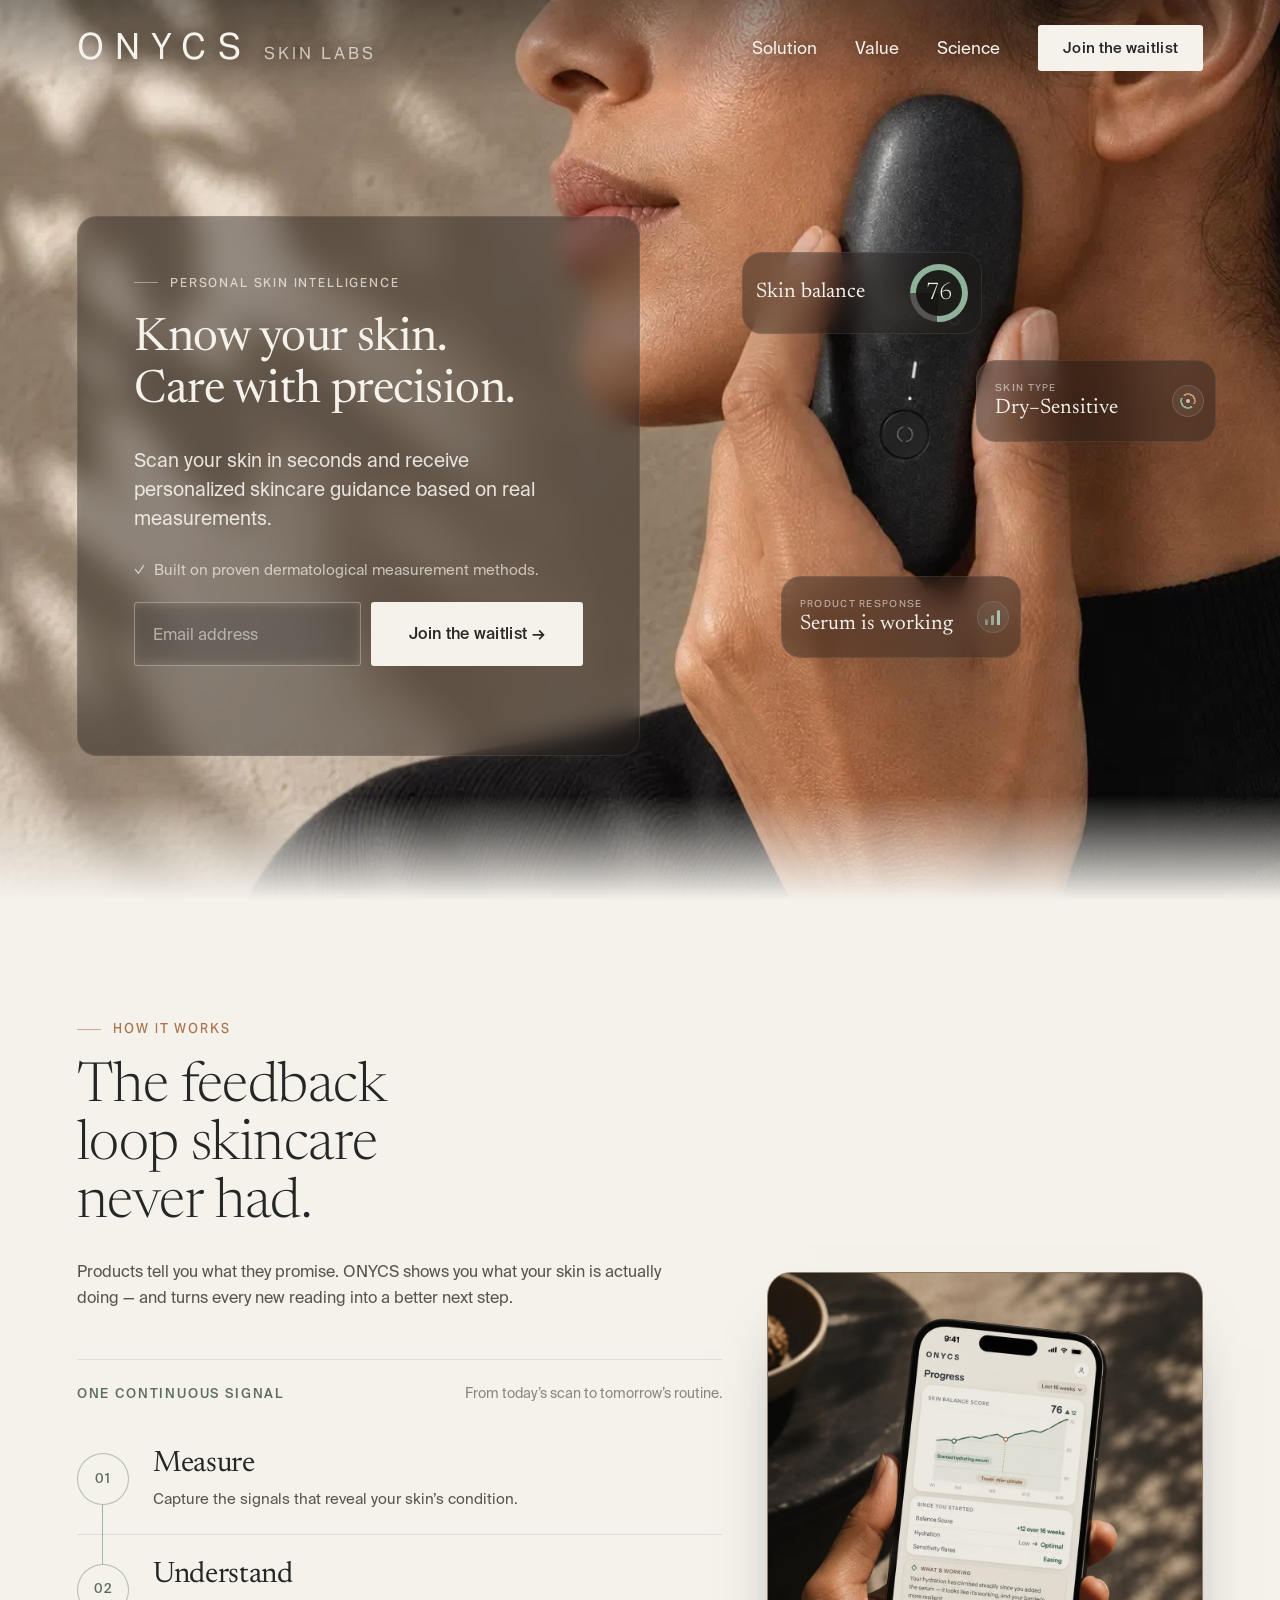
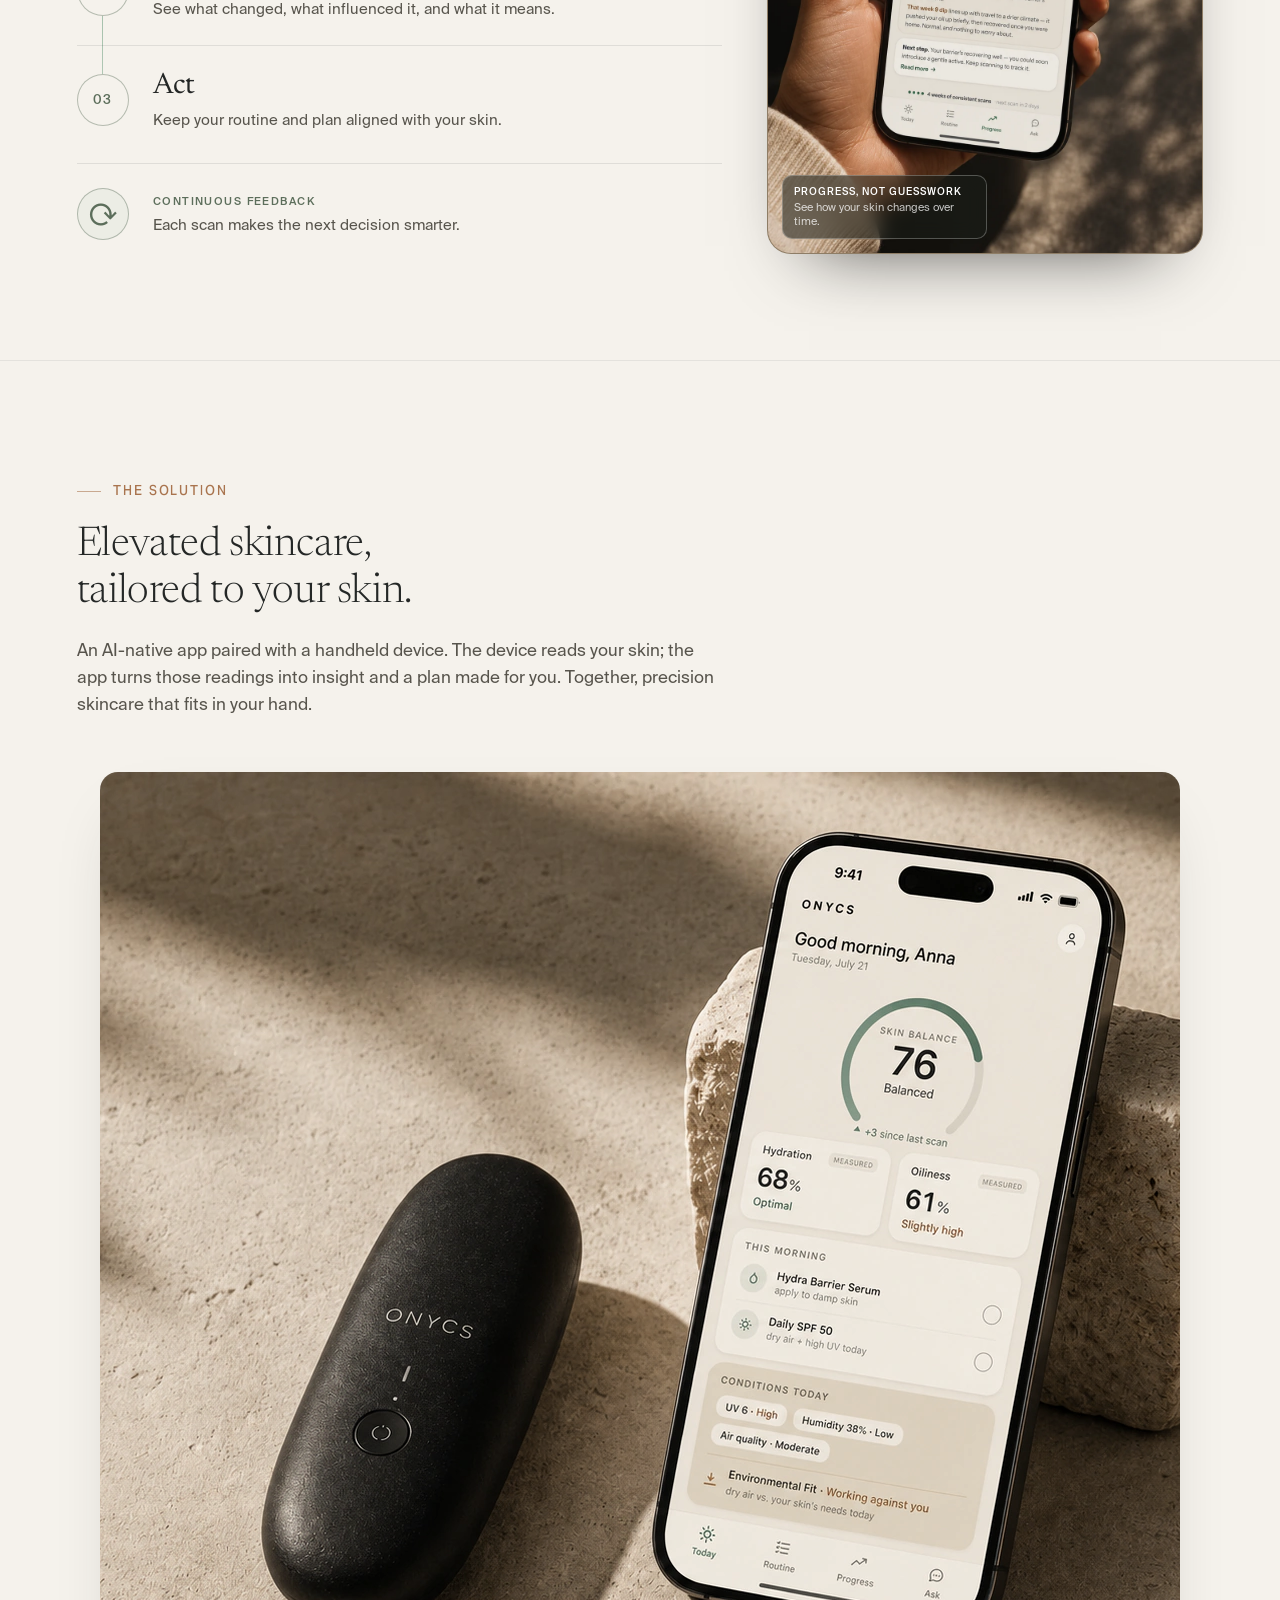
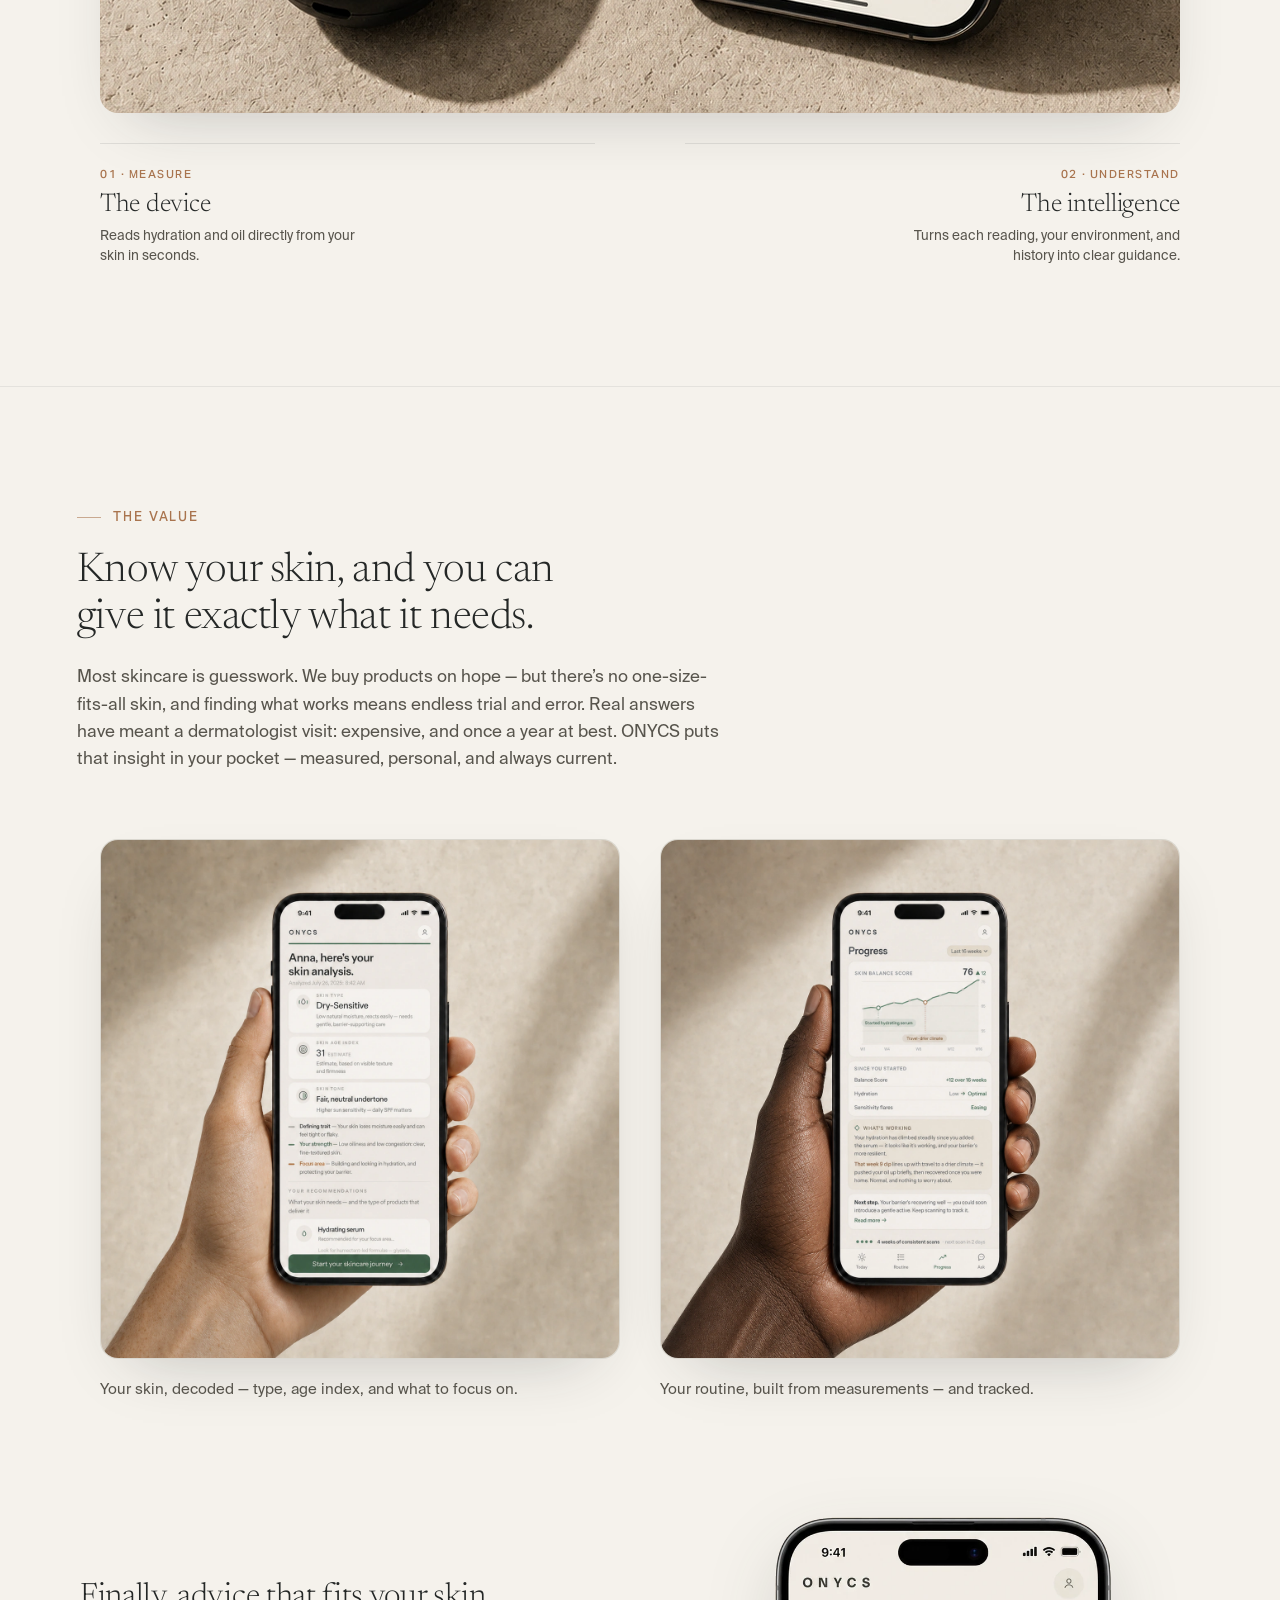
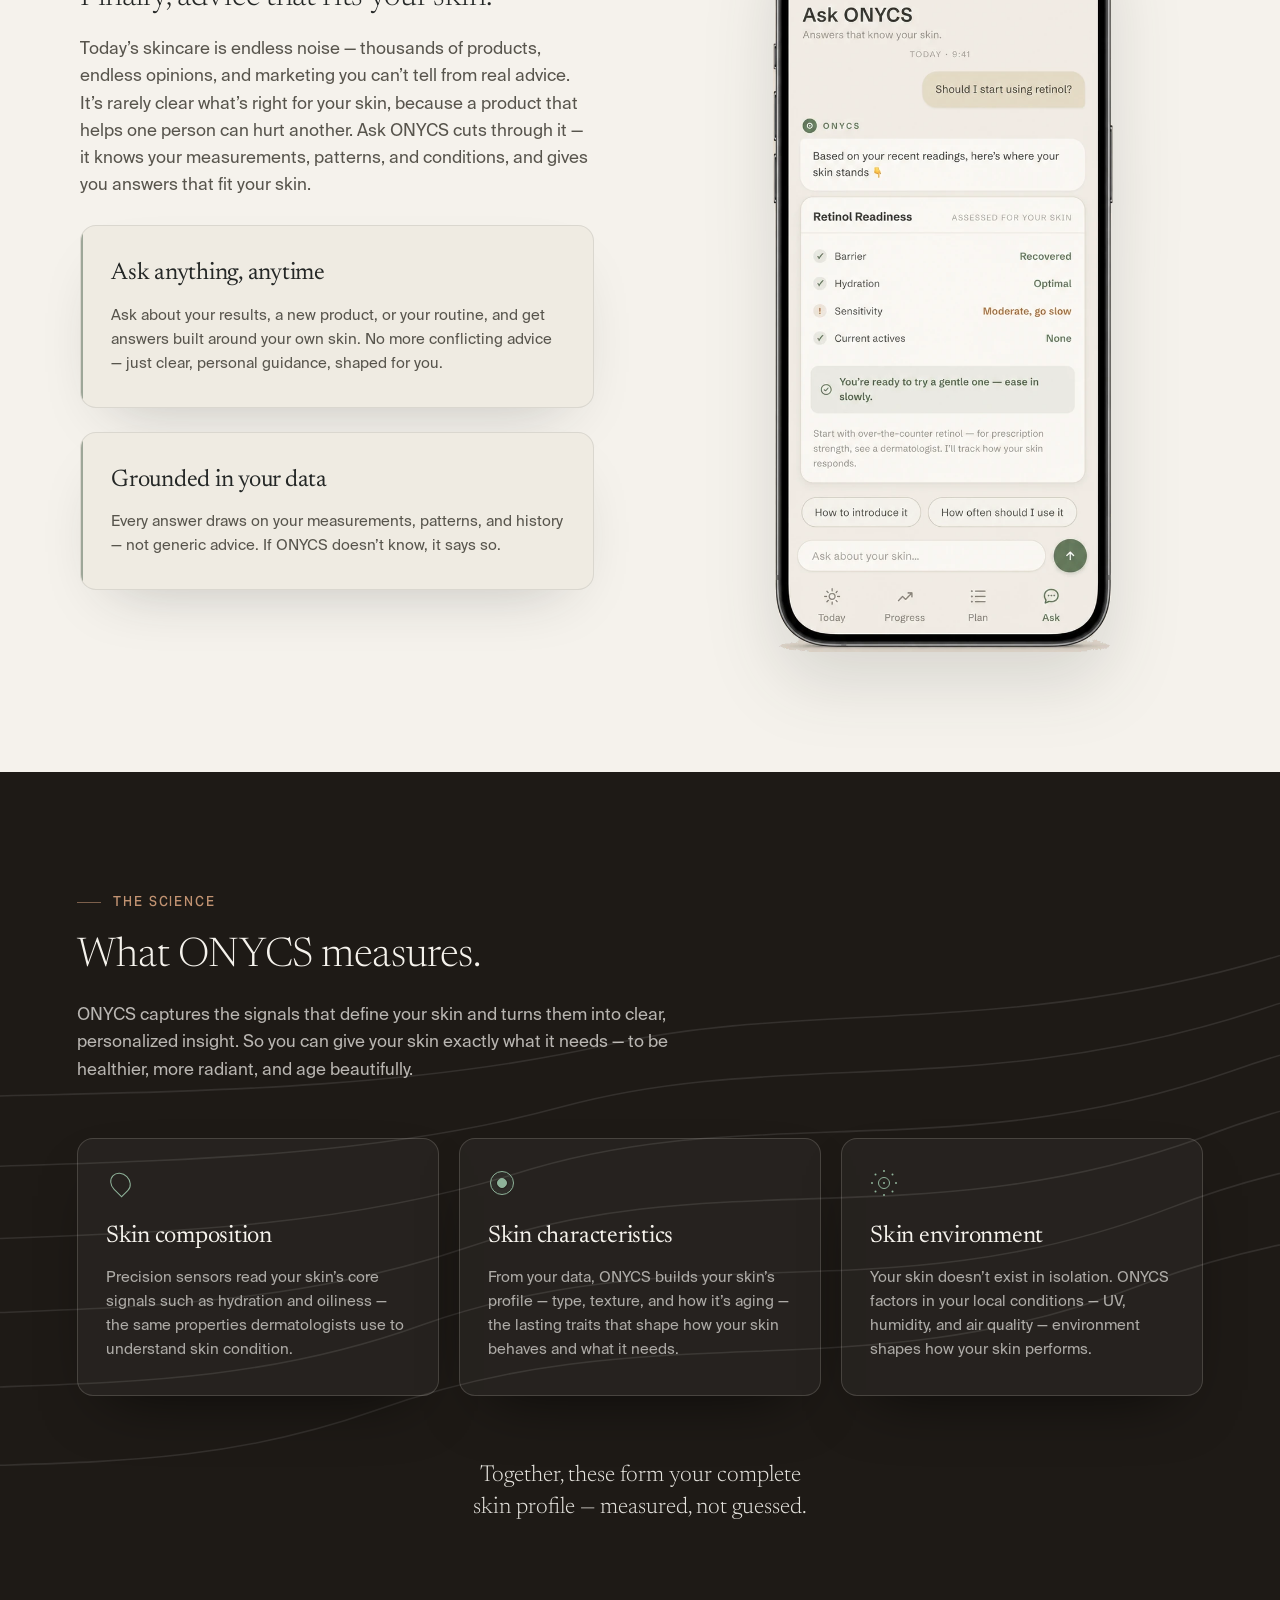
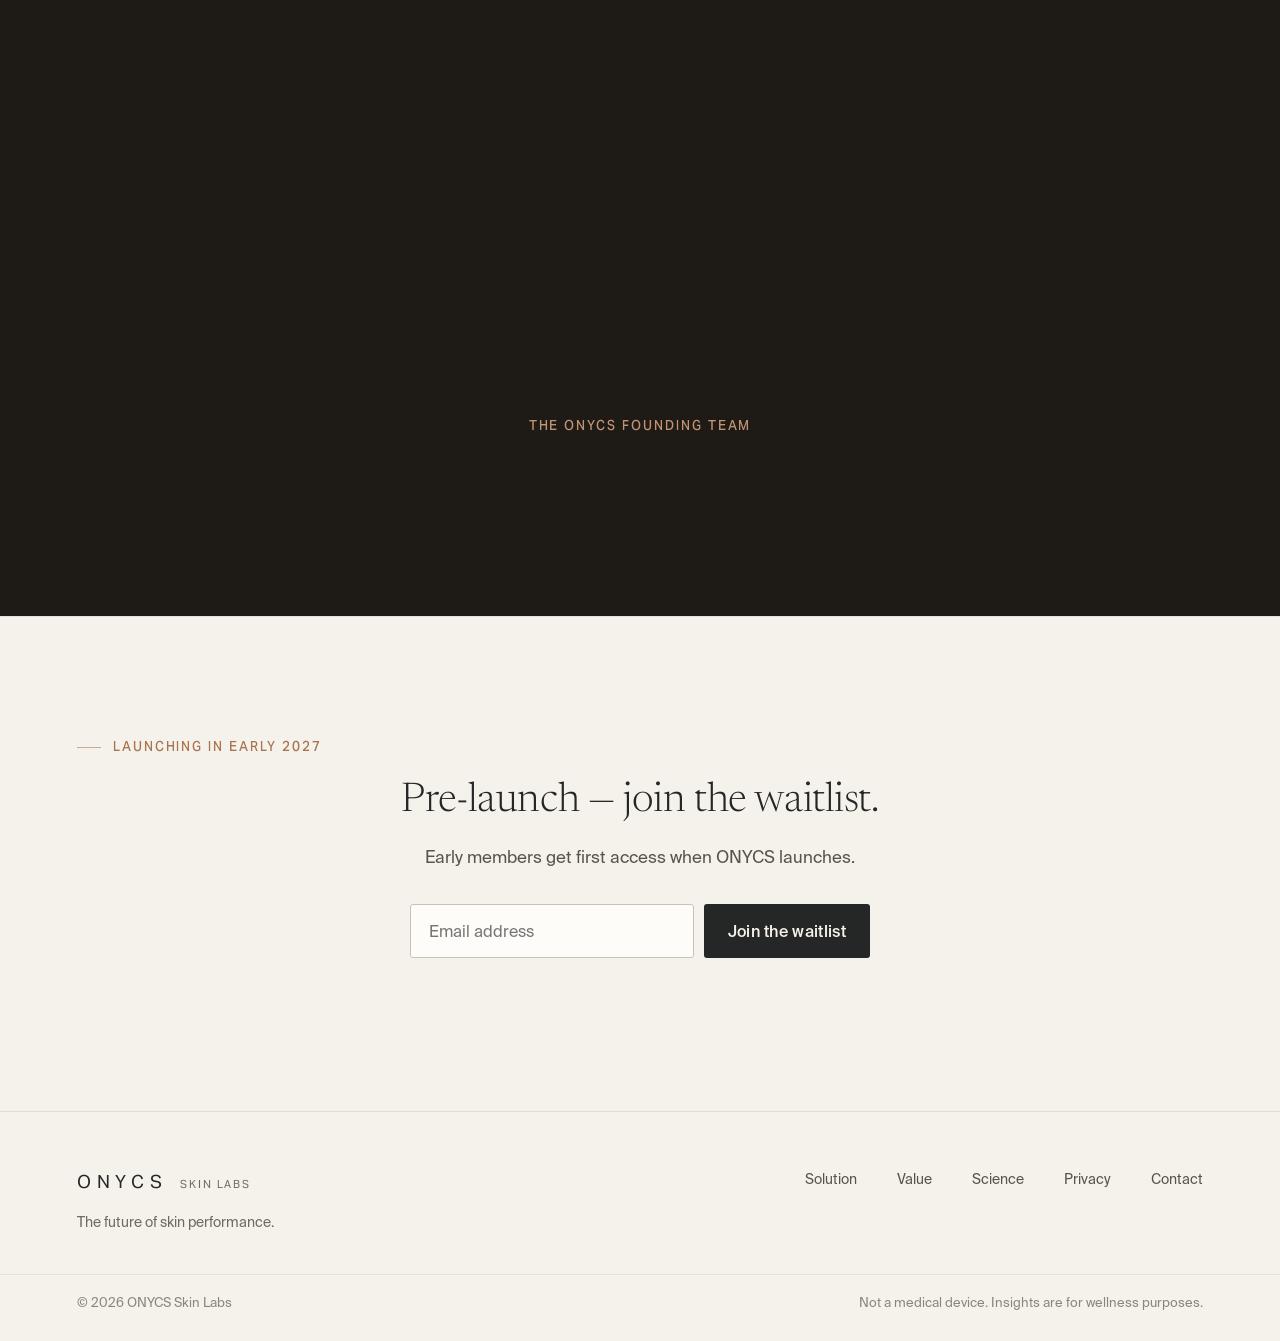
==== commit 1420c589: "Refine hero fade and feedback loop cue" ====
--- a/index.html
+++ b/index.html
@@ -52,7 +52,7 @@
       href="https://fonts.googleapis.com/css2?family=Newsreader:ital,opsz,wght@0,6..72,300;0,6..72,400;0,6..72,500;1,6..72,400&amp;display=swap"
       rel="stylesheet"
     />
-    <link rel="stylesheet" href="styles.css?v=20260727-ui20" />
+    <link rel="stylesheet" href="styles.css?v=20260727-ui21" />
     <script src="script.js?v=20260727-motion3" defer></script>
   </head>
   <body>
@@ -287,10 +287,13 @@
               </li>
             </ol>
 
-            <p class="process-return">
-              <span aria-hidden="true">↻</span>
-              Each scan makes the next decision smarter.
-            </p>
+            <div class="process-return">
+              <span class="process-return-mark" aria-hidden="true">⟳</span>
+              <p>
+                <strong>Continuous feedback</strong>
+                <span>Each scan makes the next decision smarter.</span>
+              </p>
+            </div>
           </div>
 
           <figure class="feedback-phone">
--- a/styles.css
+++ b/styles.css
@@ -257,13 +257,25 @@
   position: relative;
   min-height: 100svh;
   overflow: hidden;
-  background: var(--dark);
+  background: var(--paper);
 }
 
 .hero-media {
   position: absolute;
   inset: 0;
   display: block;
+  -webkit-mask-image: linear-gradient(
+    to bottom,
+    #000 0%,
+    #000 calc(100% - 104px),
+    transparent 100%
+  );
+  mask-image: linear-gradient(
+    to bottom,
+    #000 0%,
+    #000 calc(100% - 104px),
+    transparent 100%
+  );
 }
 
 .hero-image {
@@ -274,16 +286,7 @@
 }
 
 .hero-fade {
-  position: absolute;
-  z-index: 1;
-  inset: auto 0 0;
-  height: clamp(92px, 8vw, 124px);
-  background: linear-gradient(
-    to bottom,
-    rgba(245, 242, 236, 0) 0%,
-    var(--paper) 88%,
-    var(--paper) 100%
-  );
+  display: none;
 }
 
 .hero-copy {
@@ -935,19 +938,46 @@
 }
 
 .process-return {
-  margin: 18px 0 0 76px;
-  display: flex;
+  margin: 8px 0 0;
+  padding-top: 24px;
+  display: grid;
+  grid-template-columns: 52px minmax(0, 1fr);
   align-items: center;
-  gap: 12px;
+  gap: 24px;
+  border-top: 1px solid var(--line);
+}
+
+.process-return-mark {
+  width: 52px;
+  aspect-ratio: 1;
+  display: grid;
+  place-items: center;
+  border: 1px solid rgba(92, 110, 91, 0.42);
+  border-radius: 50%;
+  background: rgba(143, 179, 154, 0.08);
+  color: var(--green);
+  font-size: 30px;
+  line-height: 1;
+}
+
+.process-return p {
+  margin: 0;
+  display: grid;
+  gap: 3px;
+}
+
+.process-return strong {
+  color: var(--green);
+  font-size: 11px;
+  font-weight: 500;
+  letter-spacing: 0.13em;
+  text-transform: uppercase;
+}
+
+.process-return p span {
   color: var(--body);
-  font-size: 14px;
-}
-
-.process-return span {
-  flex: none;
-  color: var(--green);
-  font-size: 22px;
-  line-height: 1;
+  font-size: 15px;
+  line-height: 1.45;
 }
 
 .feedback-phone {
@@ -1640,6 +1670,7 @@
   .hero {
     min-height: 0;
     padding-bottom: 64px;
+    background: var(--dark);
   }
 
   .hero-media {
@@ -1647,6 +1678,8 @@
     inset: auto;
     width: 100%;
     aspect-ratio: 1456 / 819;
+    -webkit-mask-image: none;
+    mask-image: none;
   }
 
   .hero-image {
@@ -1654,9 +1687,12 @@
   }
 
   .hero-fade {
+    position: absolute;
+    z-index: 1;
     inset: 0 0 auto;
     width: 100%;
     height: auto;
+    display: block;
     aspect-ratio: 1456 / 819;
     background: linear-gradient(
       to bottom,
@@ -1881,8 +1917,14 @@
   }
 
   .process-return {
-    margin-left: 0;
-    align-items: flex-start;
+    grid-template-columns: 46px minmax(0, 1fr);
+    gap: 16px;
+    align-items: center;
+  }
+
+  .process-return-mark {
+    width: 46px;
+    font-size: 27px;
   }
 
   .feedback-phone {
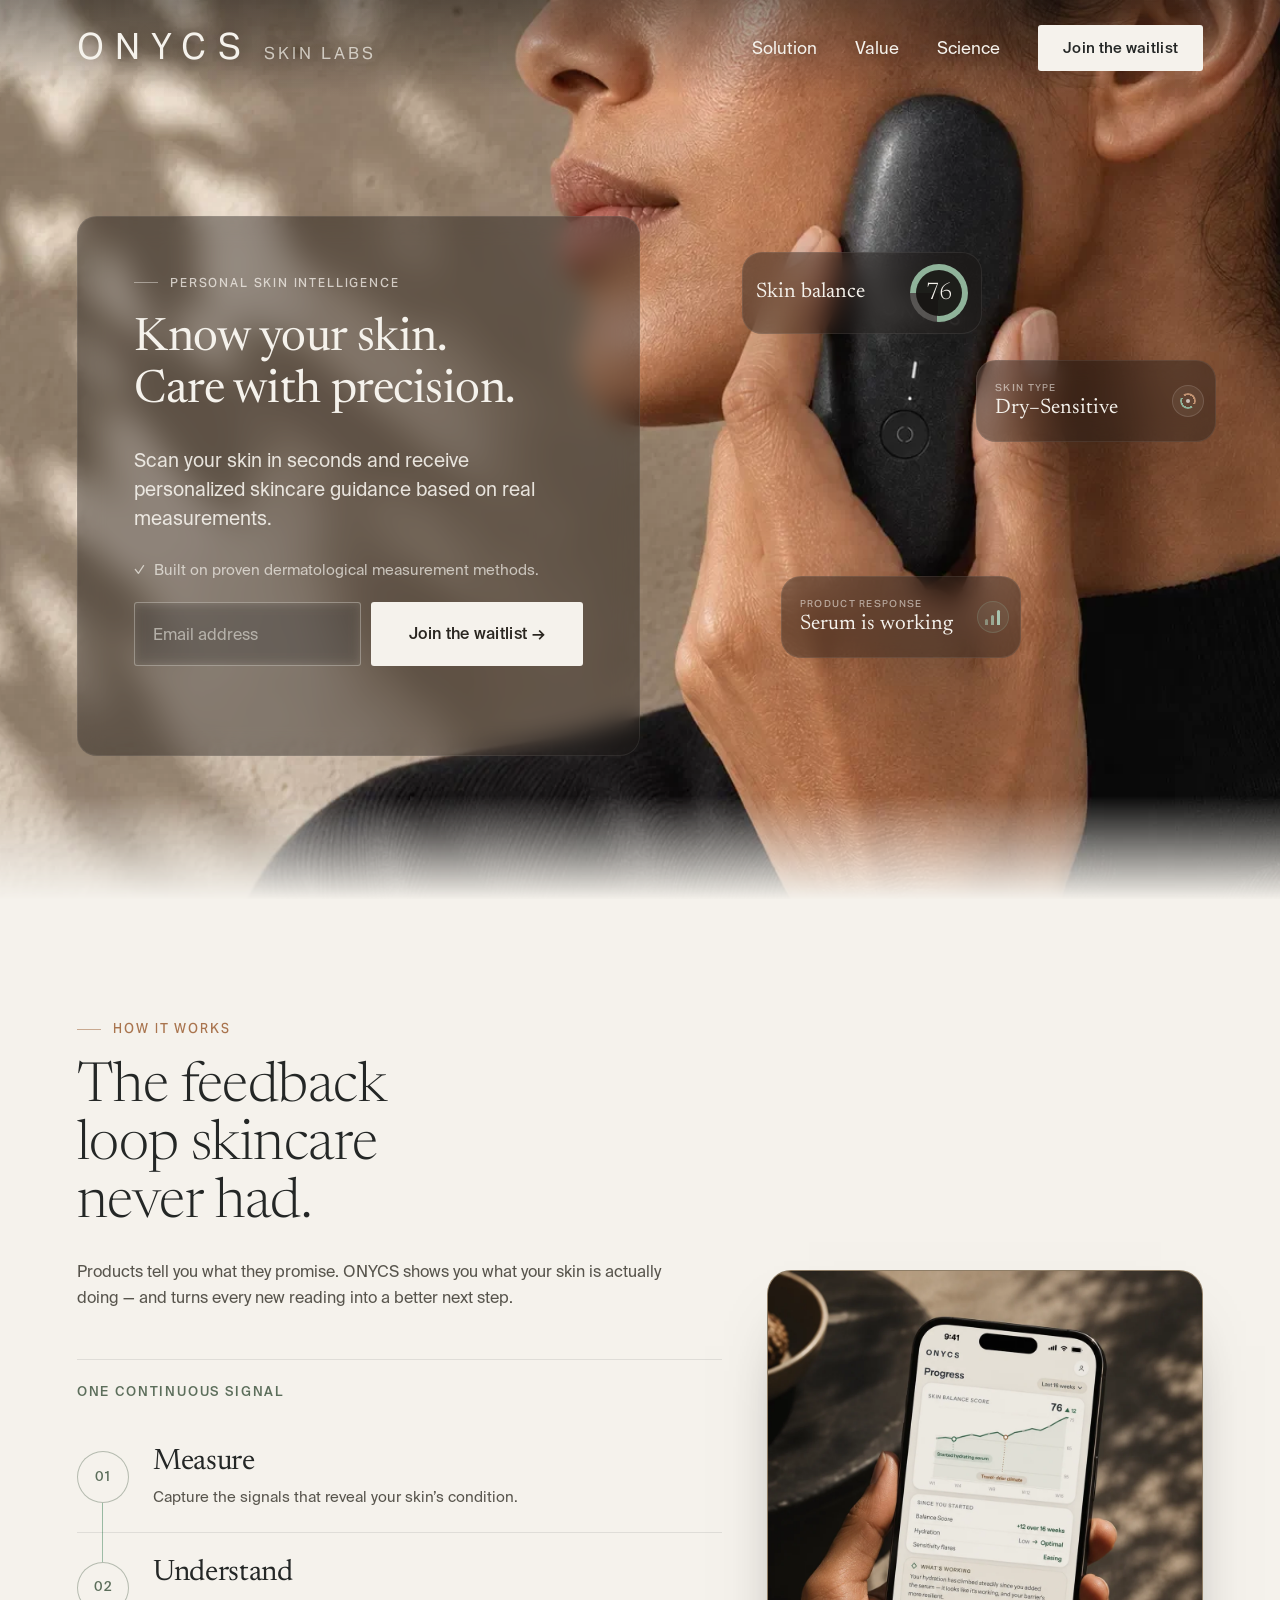
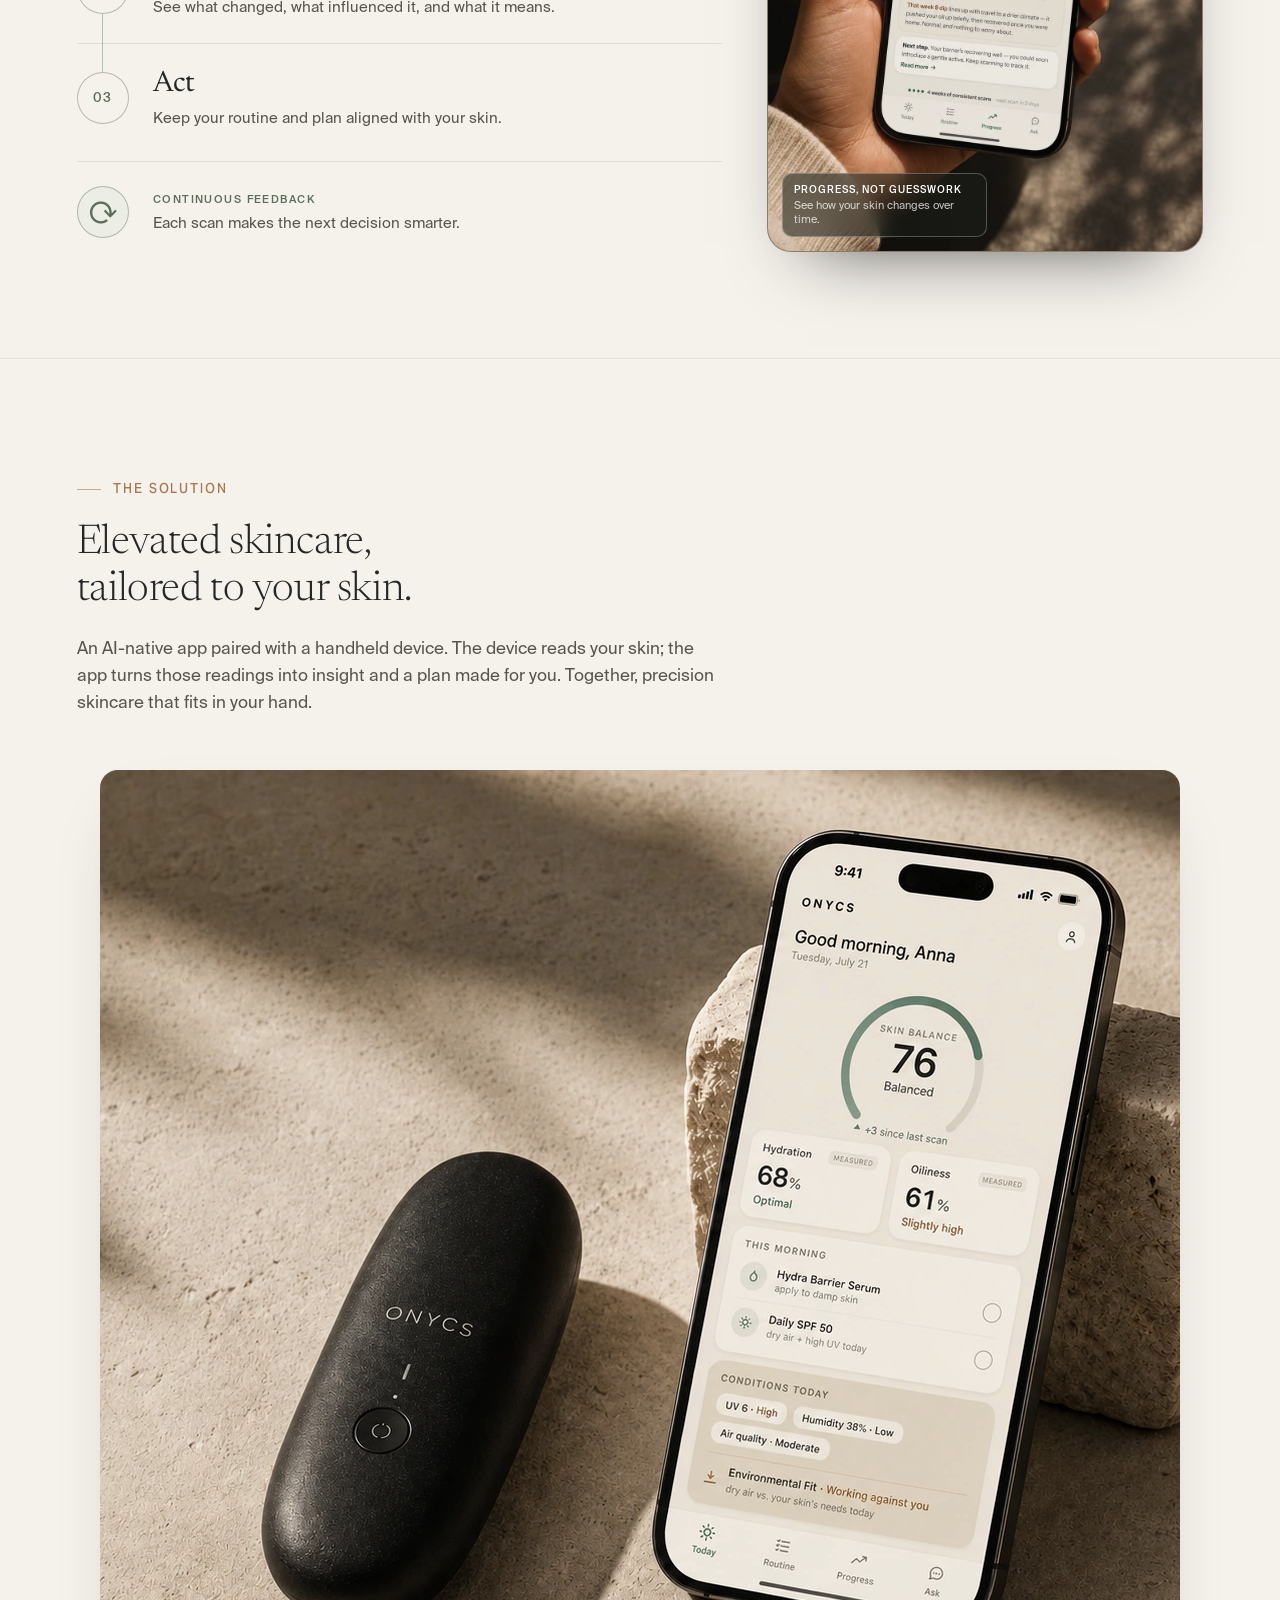
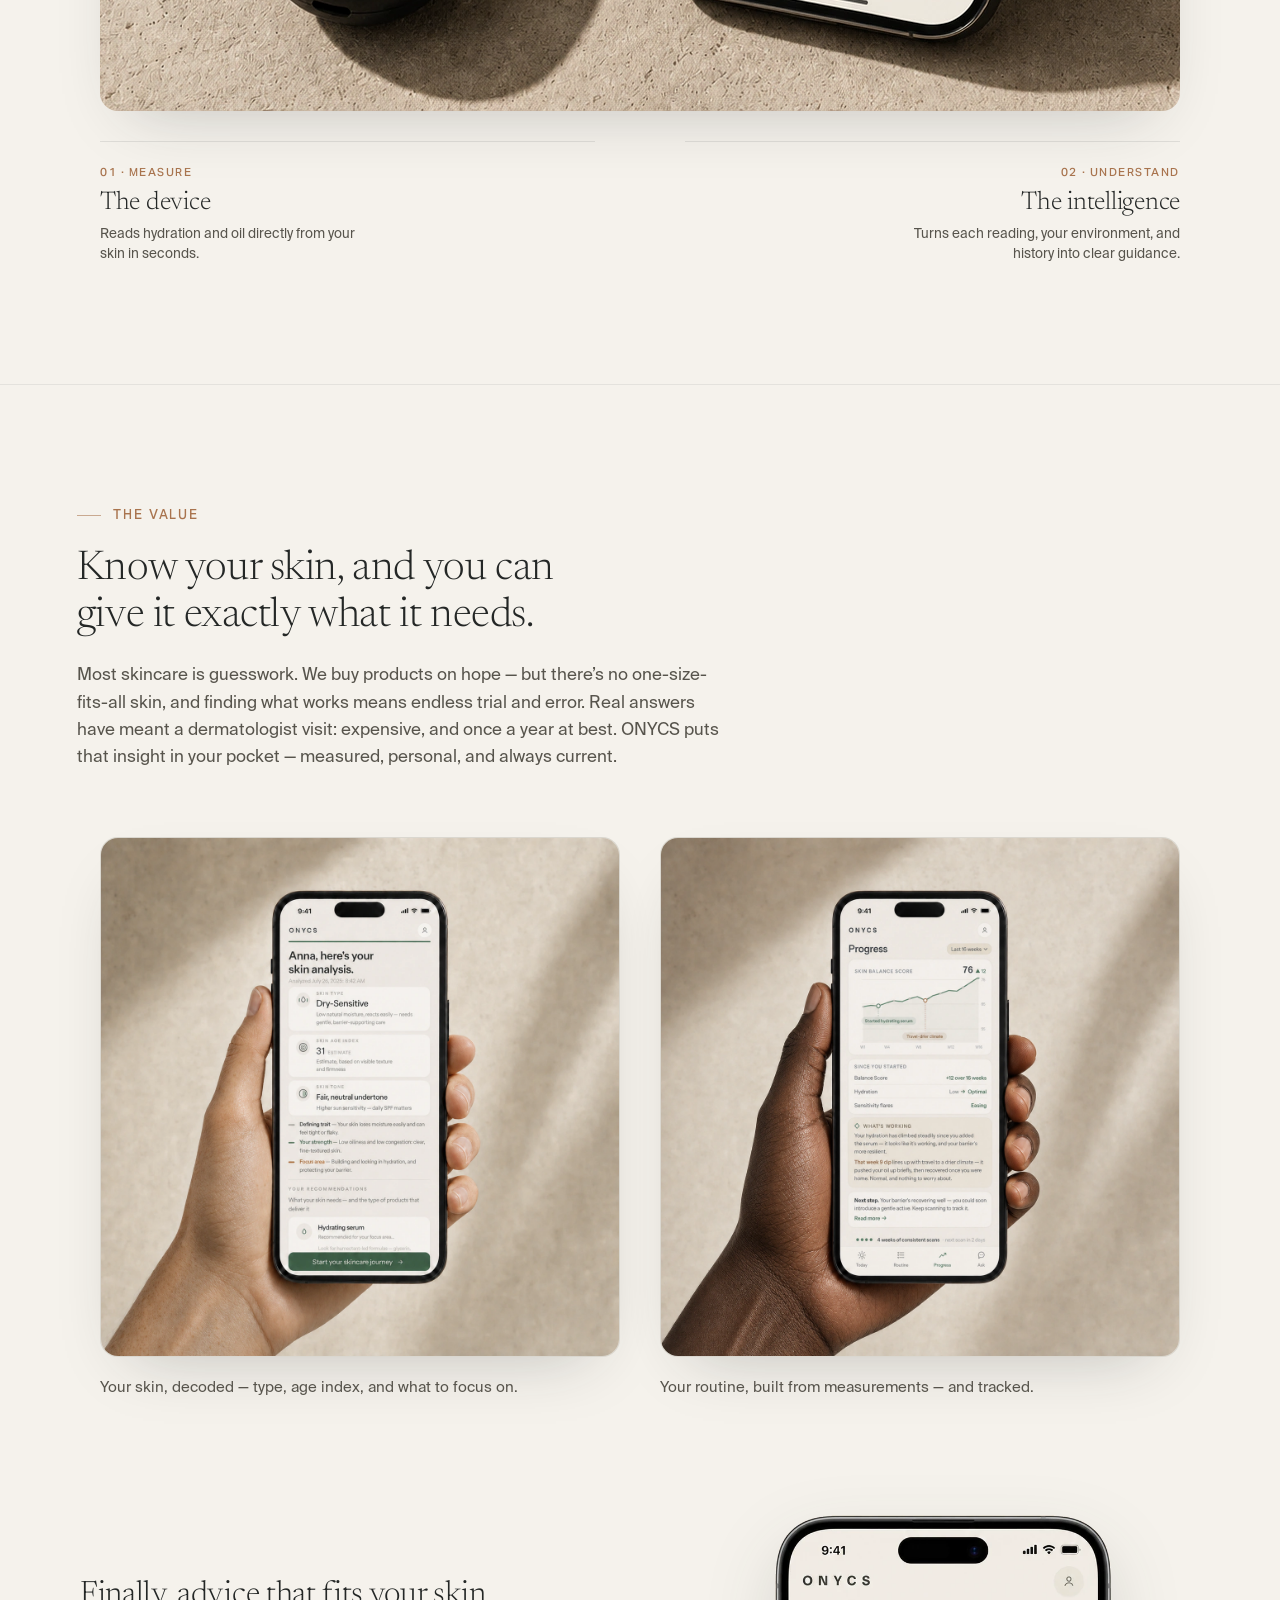
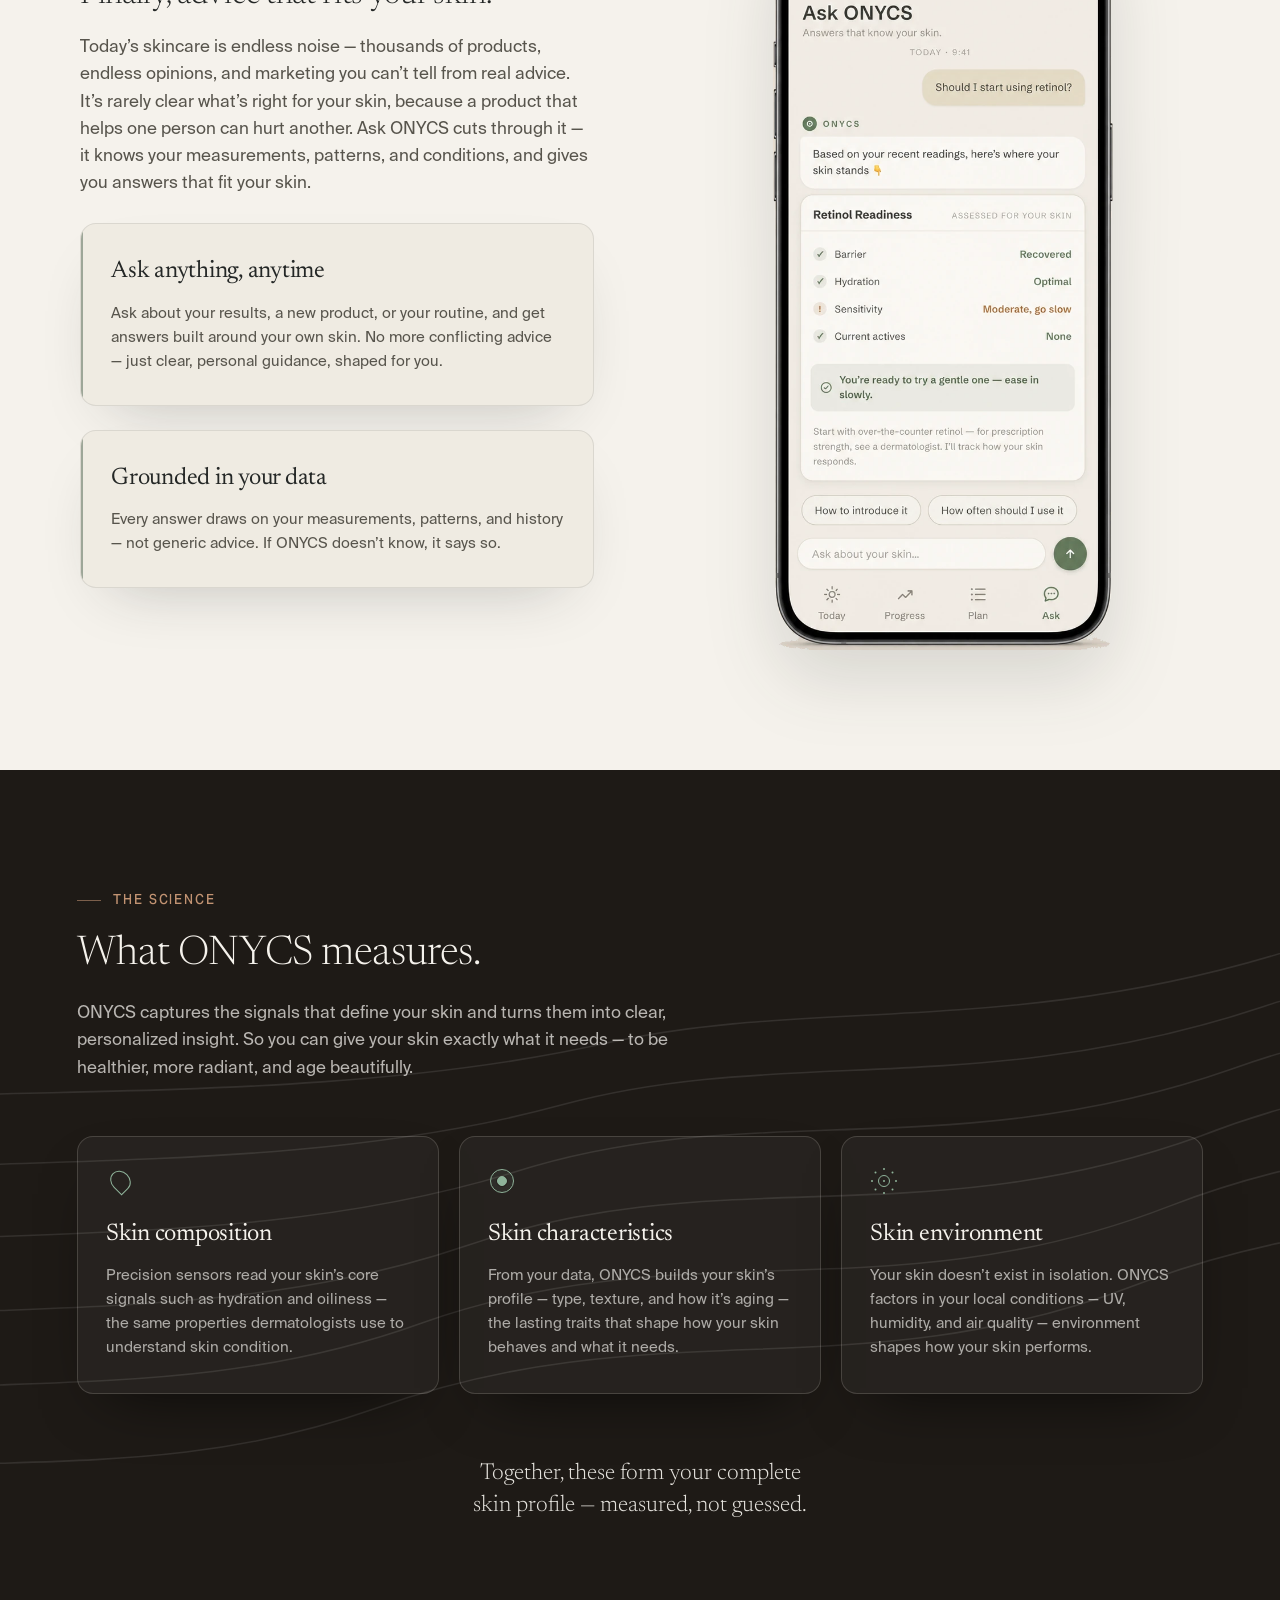
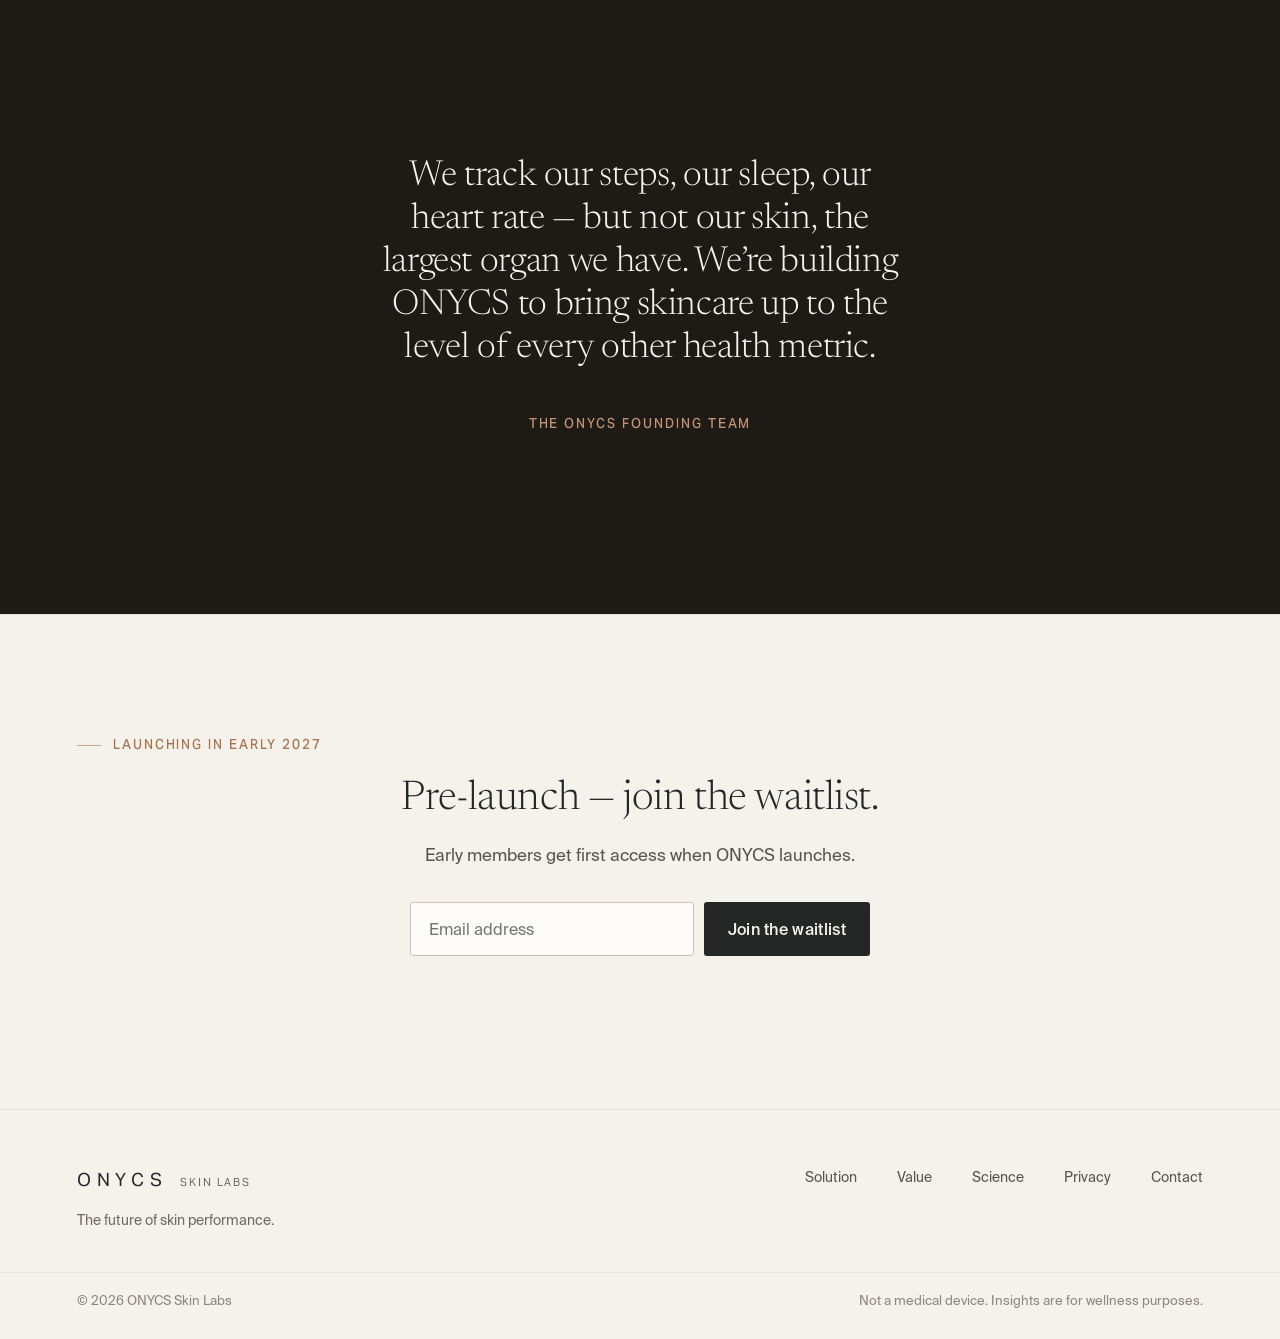
==== commit 7a44af75: "Remove process intro subtitle" ====
--- a/index.html
+++ b/index.html
@@ -257,7 +257,6 @@
           <div class="process-panel">
             <div class="process-intro">
               <p>One continuous signal</p>
-              <span>From today’s scan to tomorrow’s routine.</span>
             </div>
 
             <ol
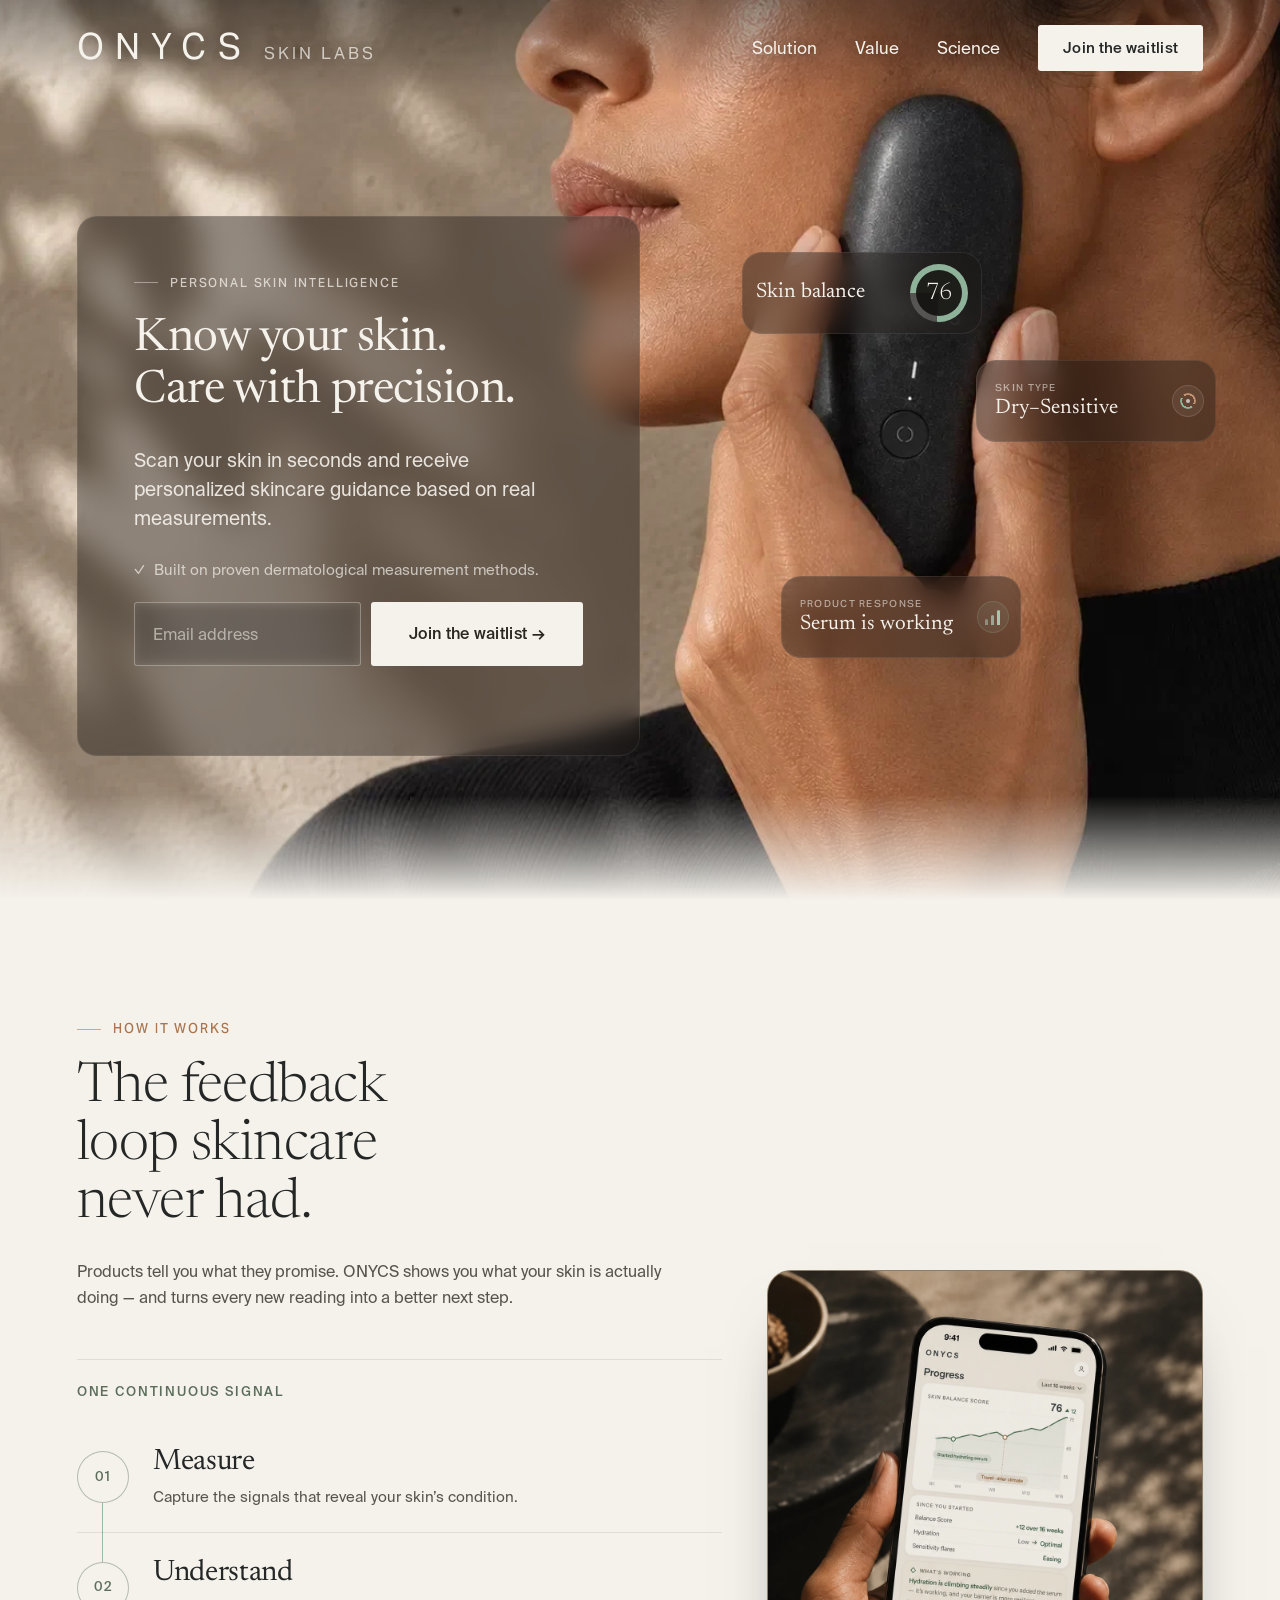
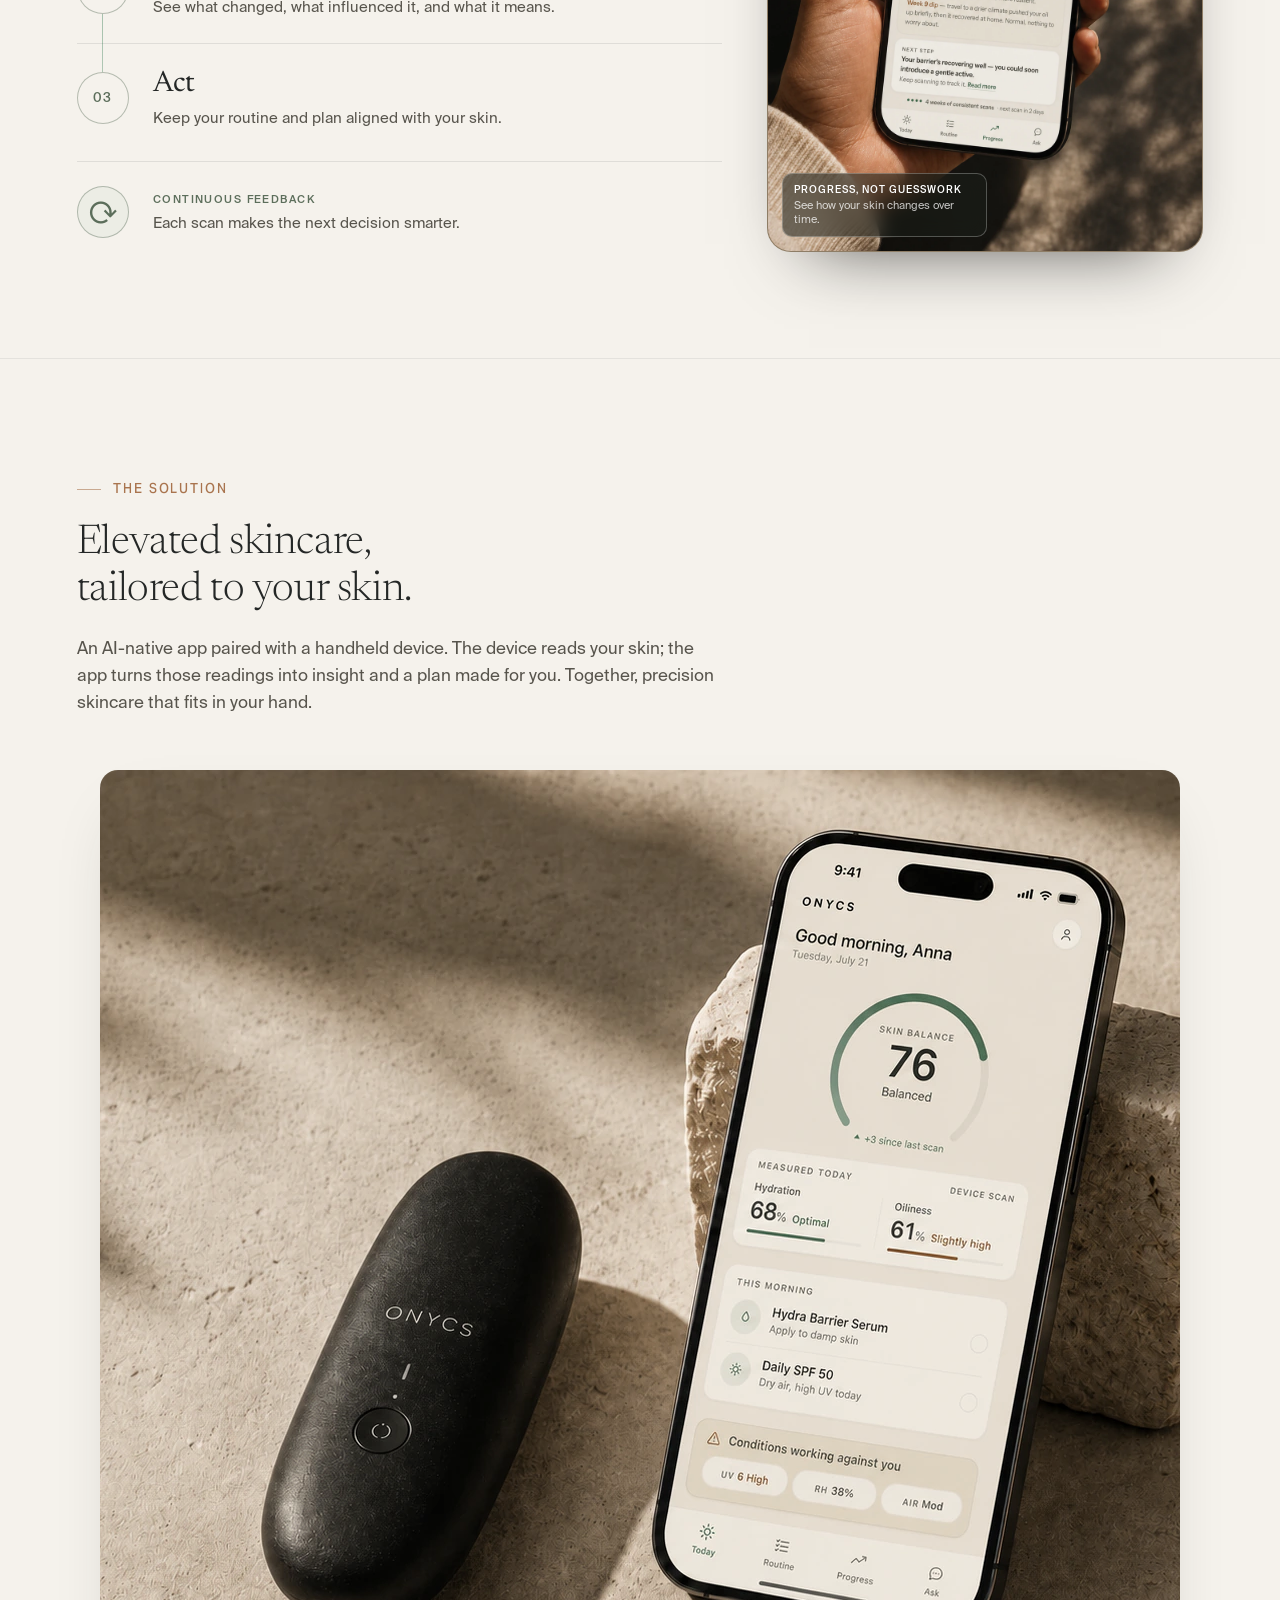
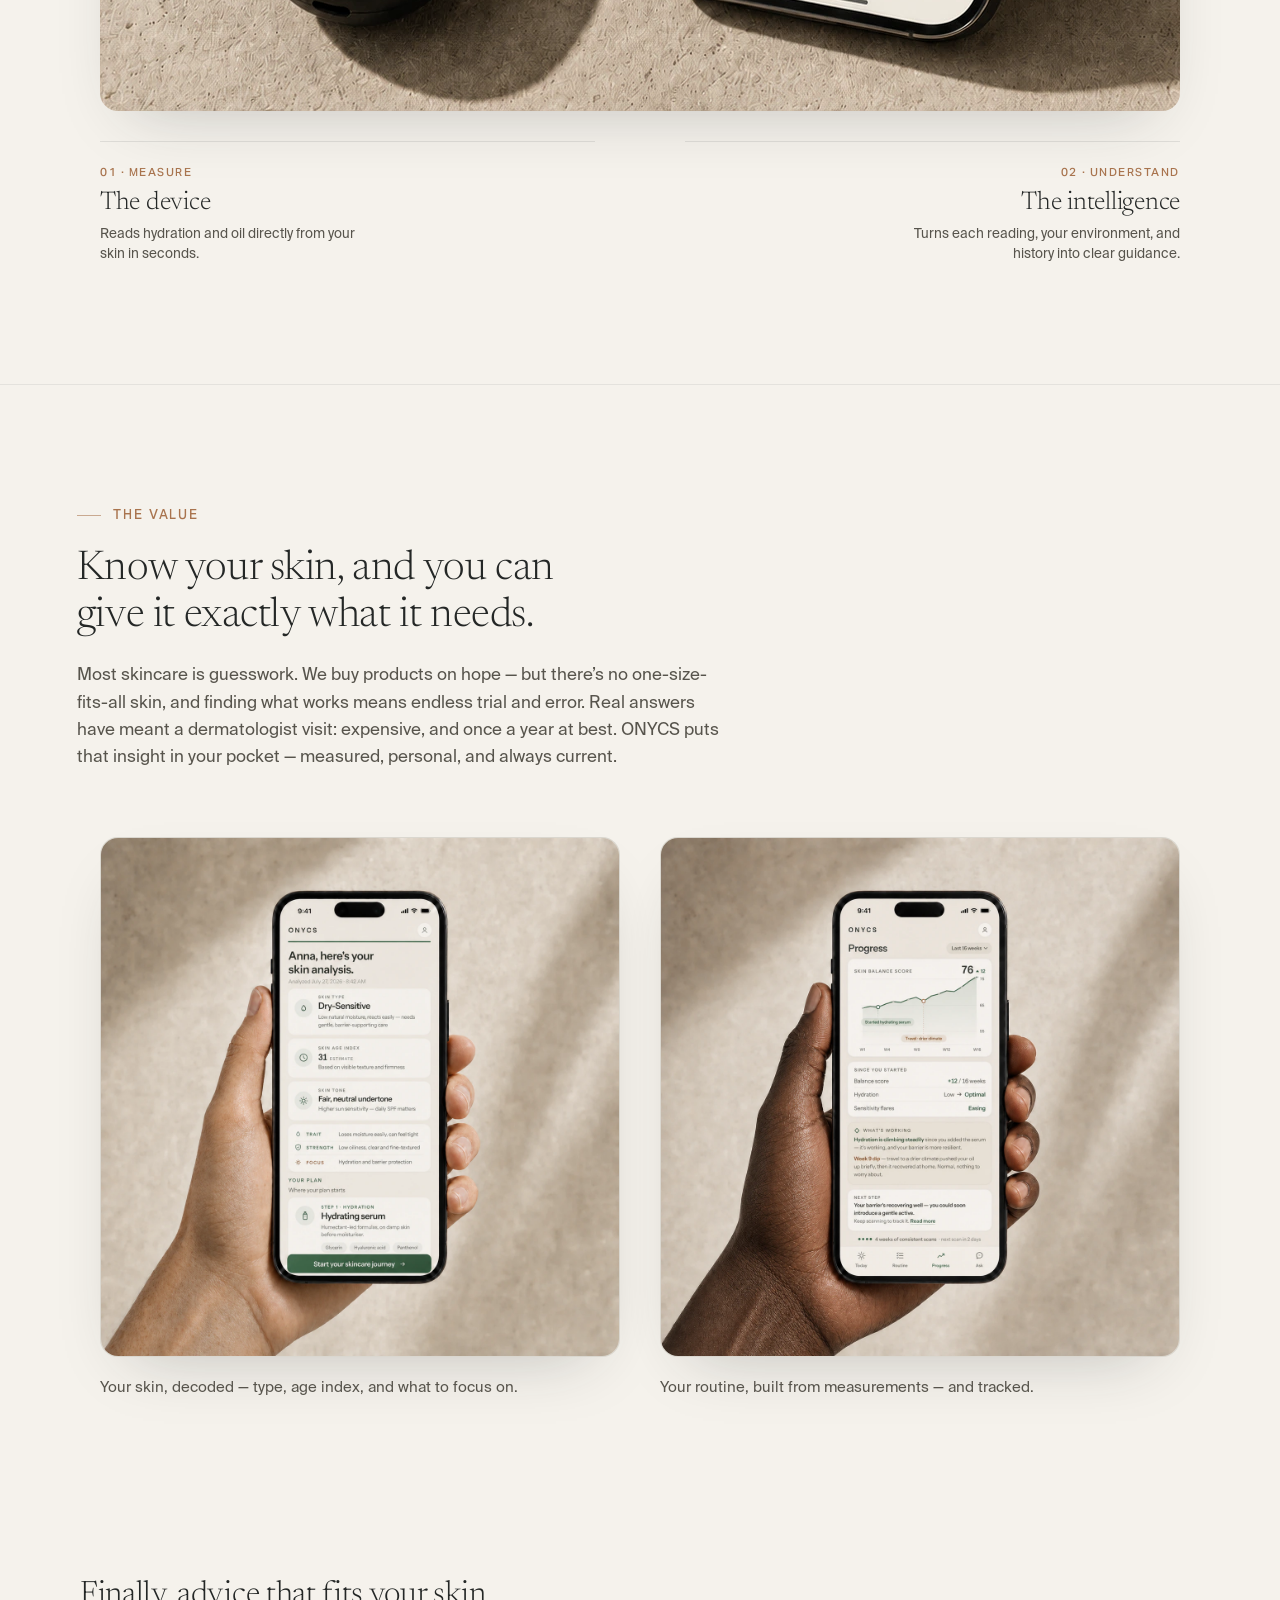
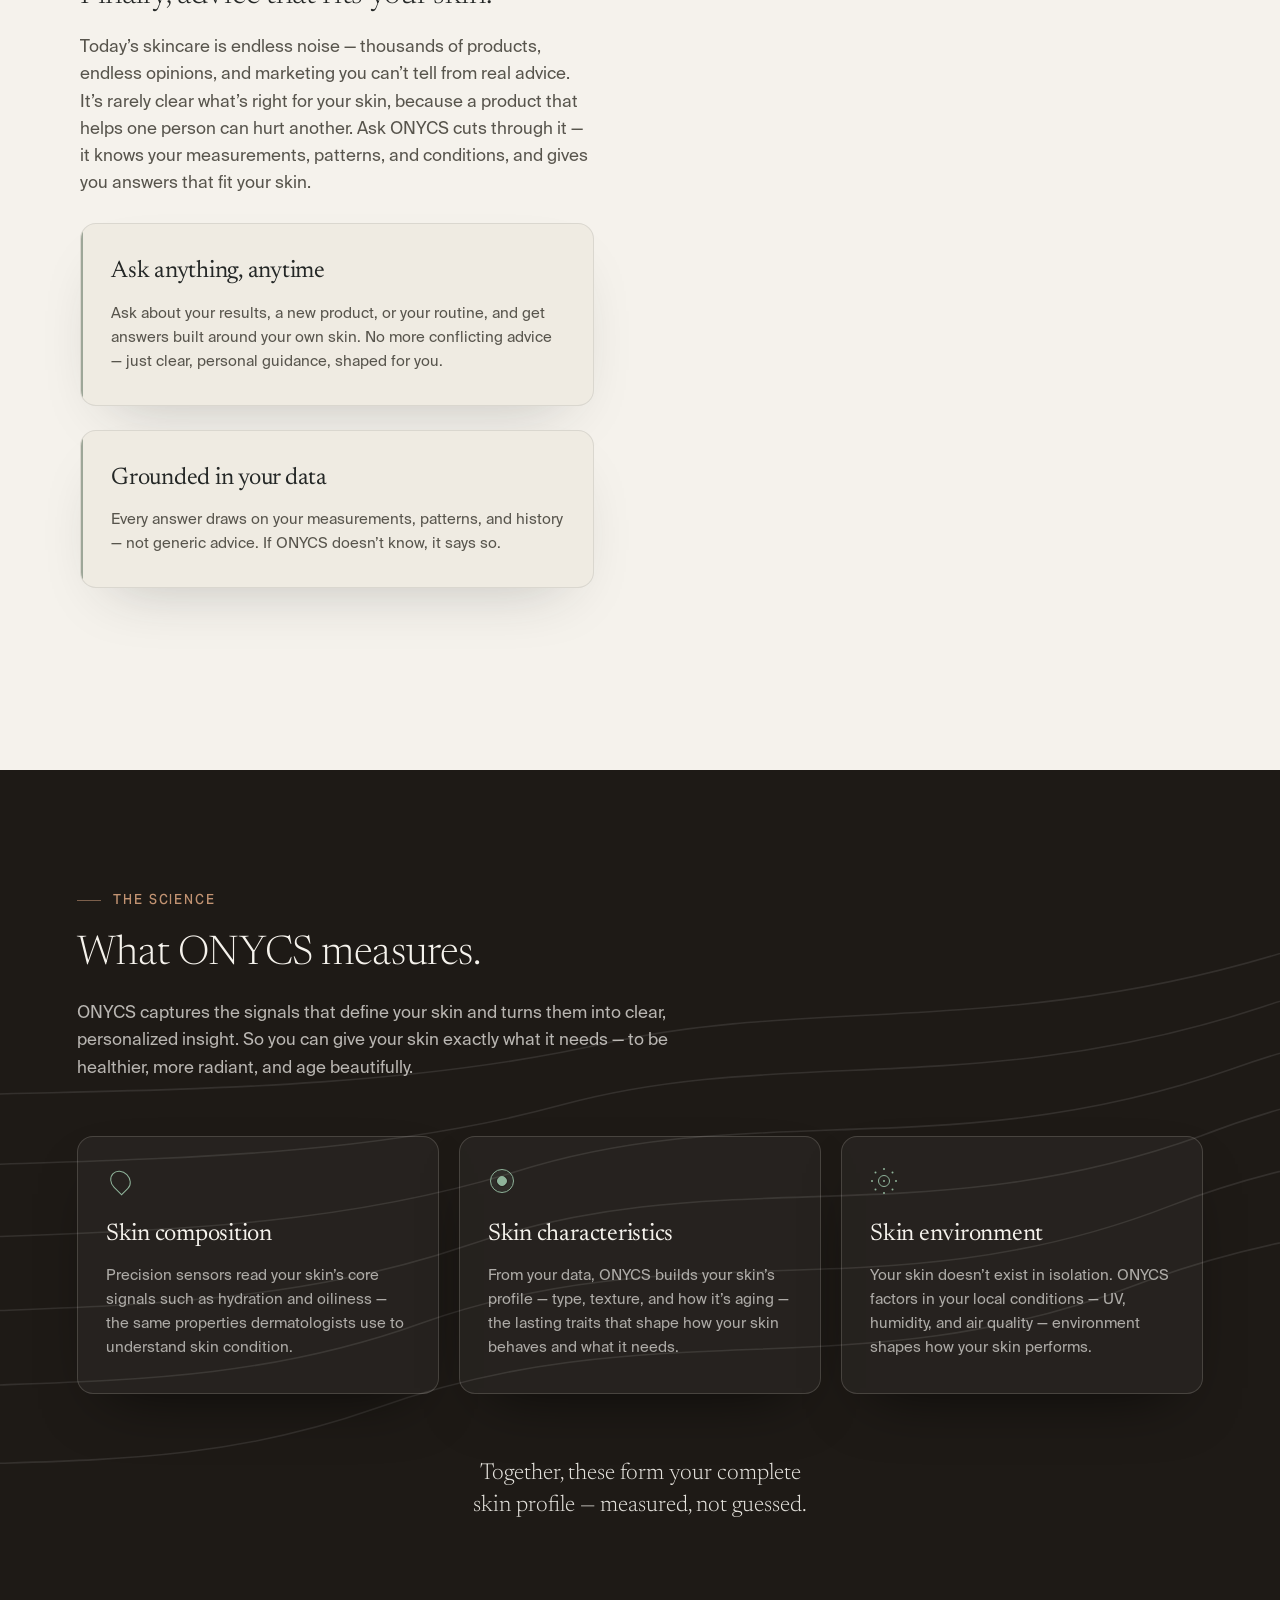
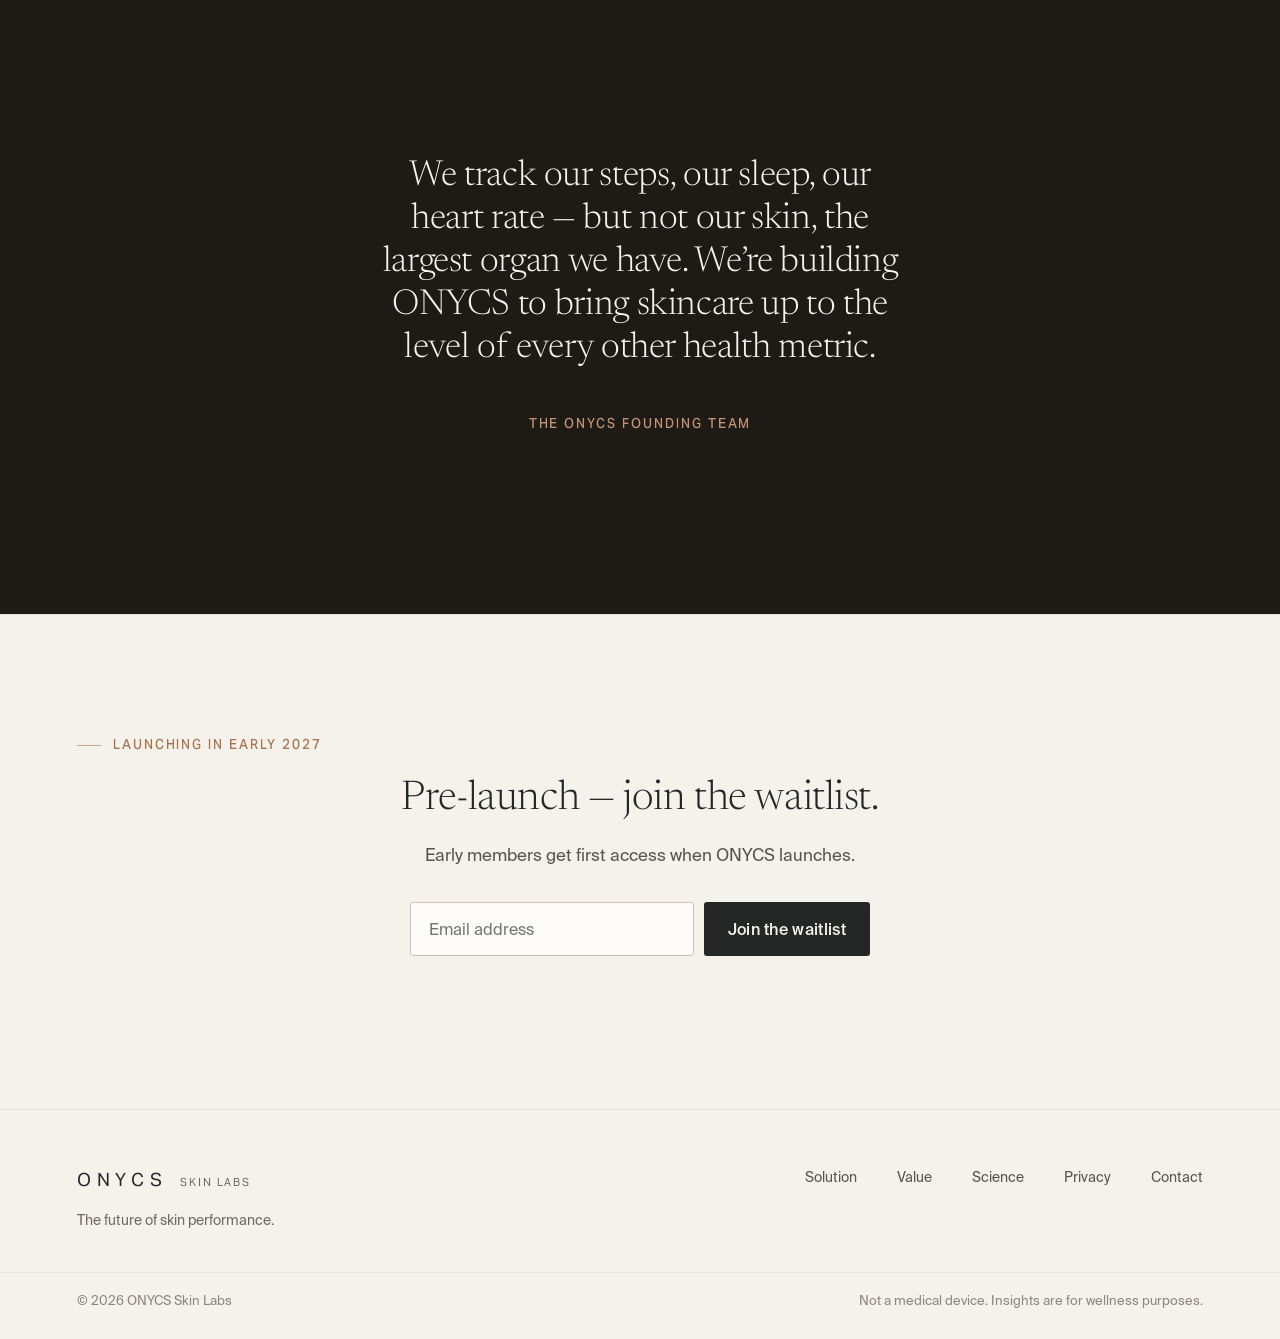
==== commit cba628dd: "Update website imagery with latest app screens" ====
--- a/index.html
+++ b/index.html
@@ -29,7 +29,7 @@
     <meta property="og:url" content="https://onycslabs.com/" />
     <meta
       property="og:image"
-      content="https://onycslabs.com/assets/og.png"
+      content="https://onycslabs.com/assets/og.png?v=20260727-screens"
     />
     <meta
       property="og:image:alt"
@@ -43,7 +43,7 @@
     />
     <meta
       name="twitter:image"
-      content="https://onycslabs.com/assets/og.png"
+      content="https://onycslabs.com/assets/og.png?v=20260727-screens"
     />
     <title>ONYCS Skin Labs — Know your skin. Care with precision.</title>
     <link rel="preconnect" href="https://fonts.googleapis.com" />
@@ -297,7 +297,7 @@
 
           <figure class="feedback-phone">
             <img
-              src="assets/progress-hand.webp"
+              src="assets/progress-hand.webp?v=20260727-screens"
               alt="ONYCS app showing how the user's skin changes over time"
               width="1086"
               height="1448"
@@ -324,7 +324,7 @@
         <figure class="solution-figure">
           <img
             class="solution-image-desktop"
-            src="assets/device-app.webp?v=20260727-final"
+            src="assets/device-app.webp?v=20260727-screens"
             alt="ONYCS device and app on natural stone"
             width="1672"
             height="941"
@@ -332,7 +332,7 @@
           />
           <img
             class="solution-image-mobile"
-            src="assets/device-app-mobile.webp?v=20260727-mobile2"
+            src="assets/device-app-mobile.webp?v=20260727-screens"
             alt="ONYCS device and app on natural stone"
             width="887"
             height="1109"
@@ -372,7 +372,7 @@
           <figure>
             <div class="image-frame">
               <img
-                src="assets/skin-analysis.webp?v=20260727-final"
+                src="assets/skin-analysis.webp?v=20260727-screens"
                 alt="ONYCS app showing a personalized skin analysis"
                 width="1254"
                 height="1254"
@@ -386,7 +386,7 @@
           <figure>
             <div class="image-frame">
               <img
-                src="assets/progress.webp?v=20260727-final"
+                src="assets/progress.webp?v=20260727-screens"
                 alt="ONYCS app tracking skin progress over time"
                 width="1254"
                 height="1254"
@@ -428,7 +428,7 @@
           </div>
           <div class="advisor-phone">
             <img
-              src="assets/ask-onycs.webp"
+              src="assets/ask-onycs.webp?v=20260727-screens"
               alt="Ask ONYCS personalized skincare advisor"
               width="597"
               height="1291"
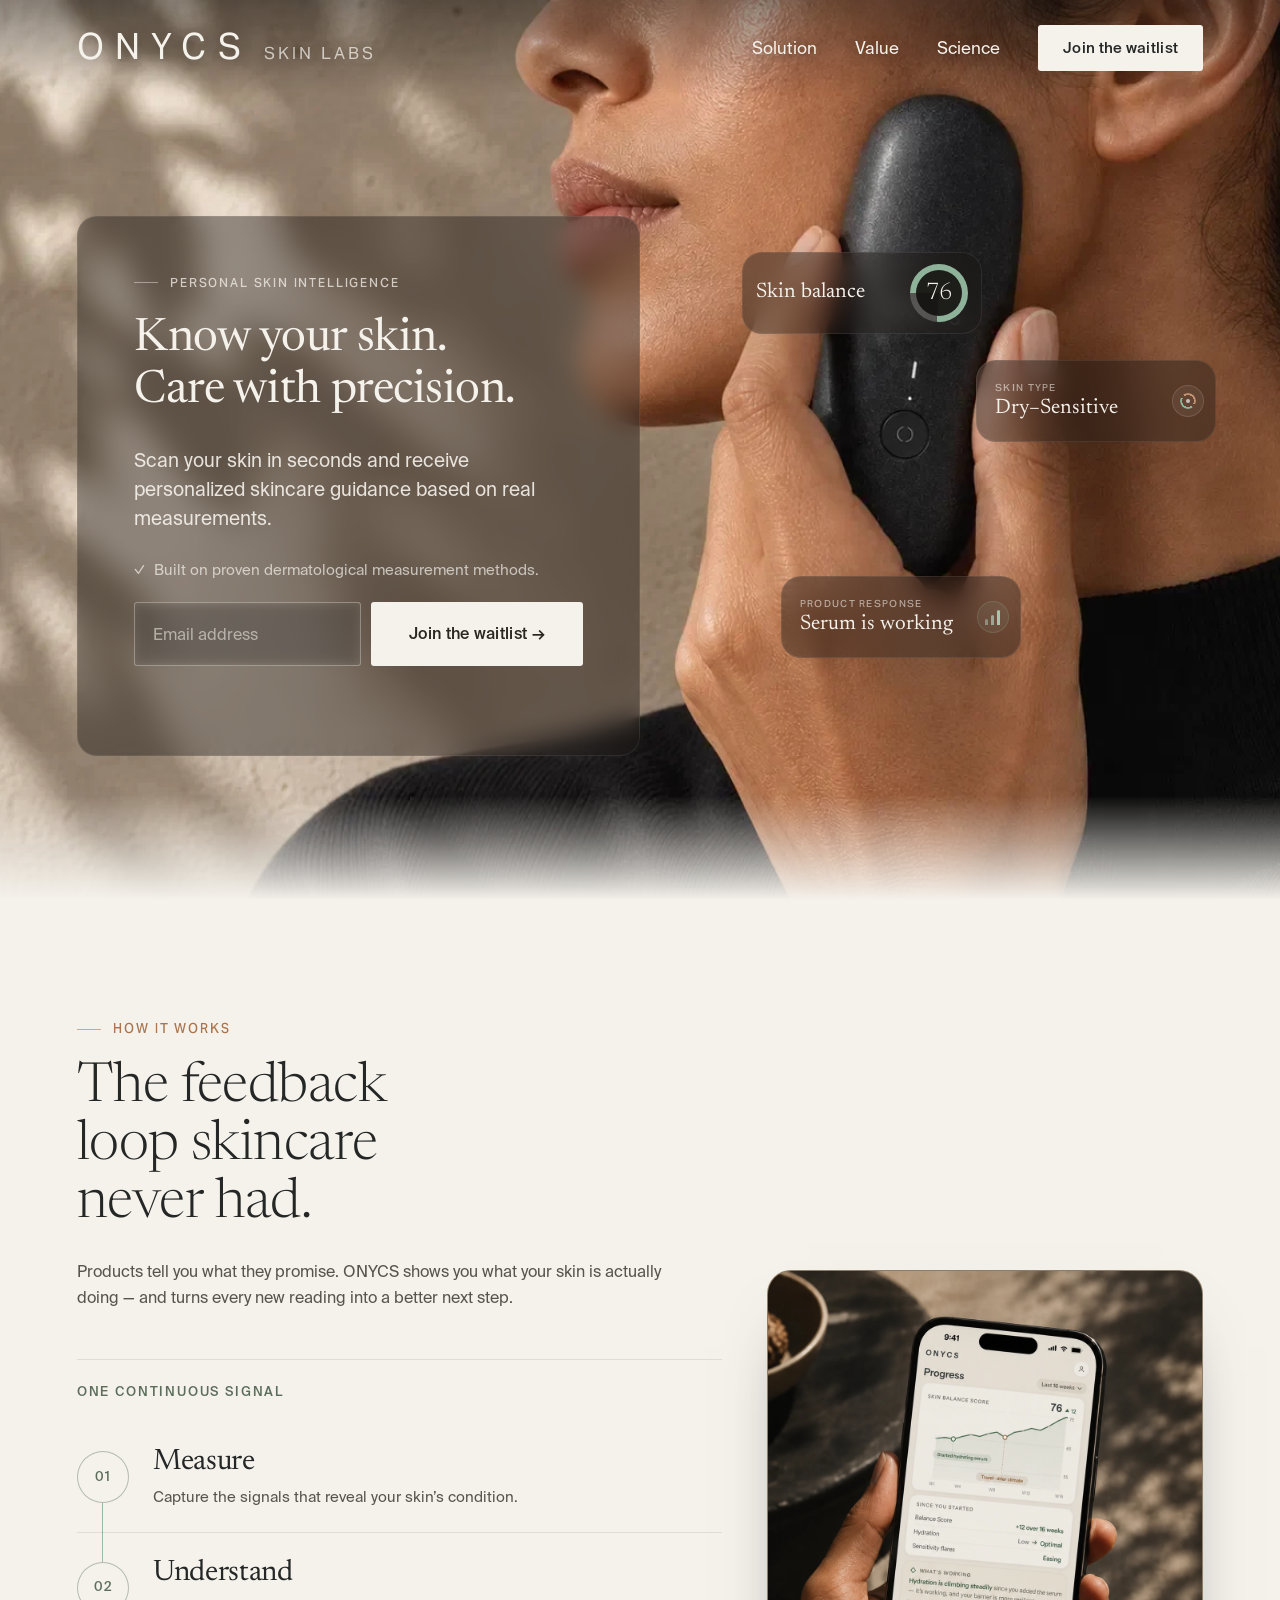
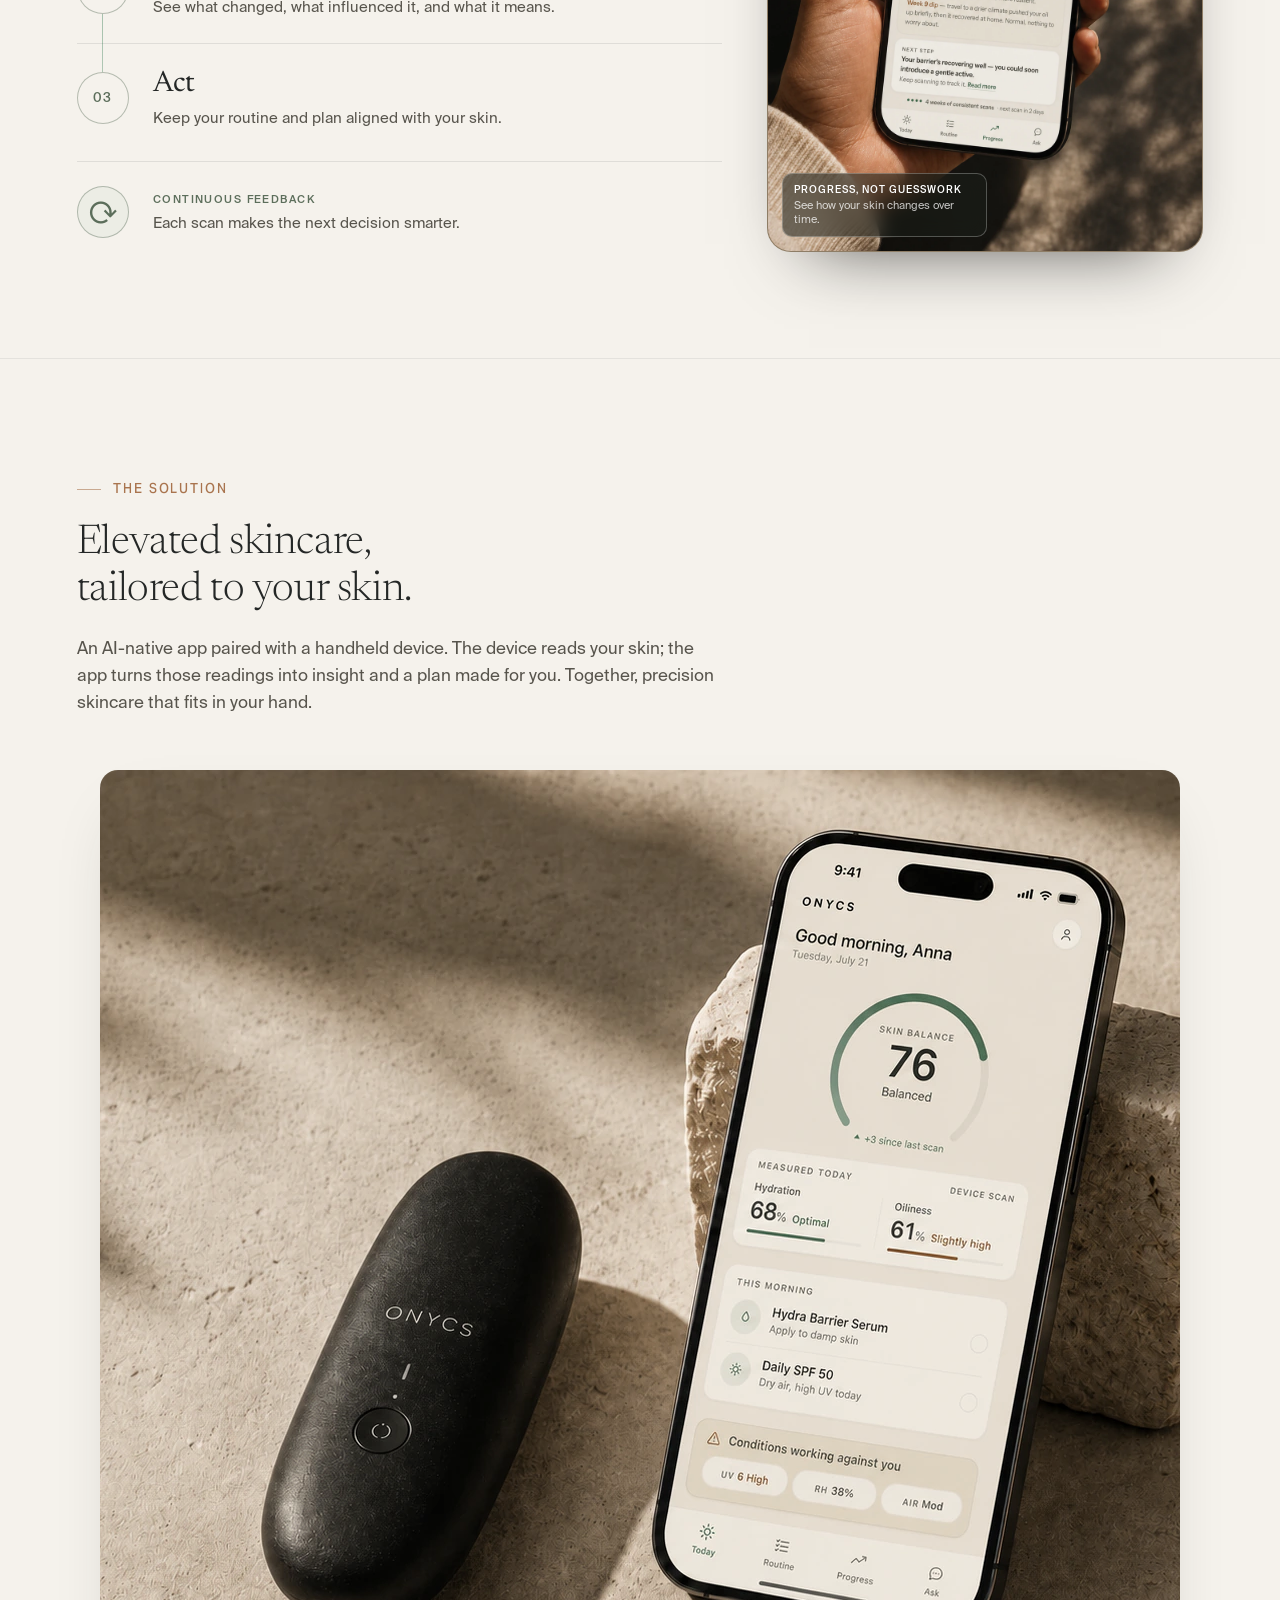
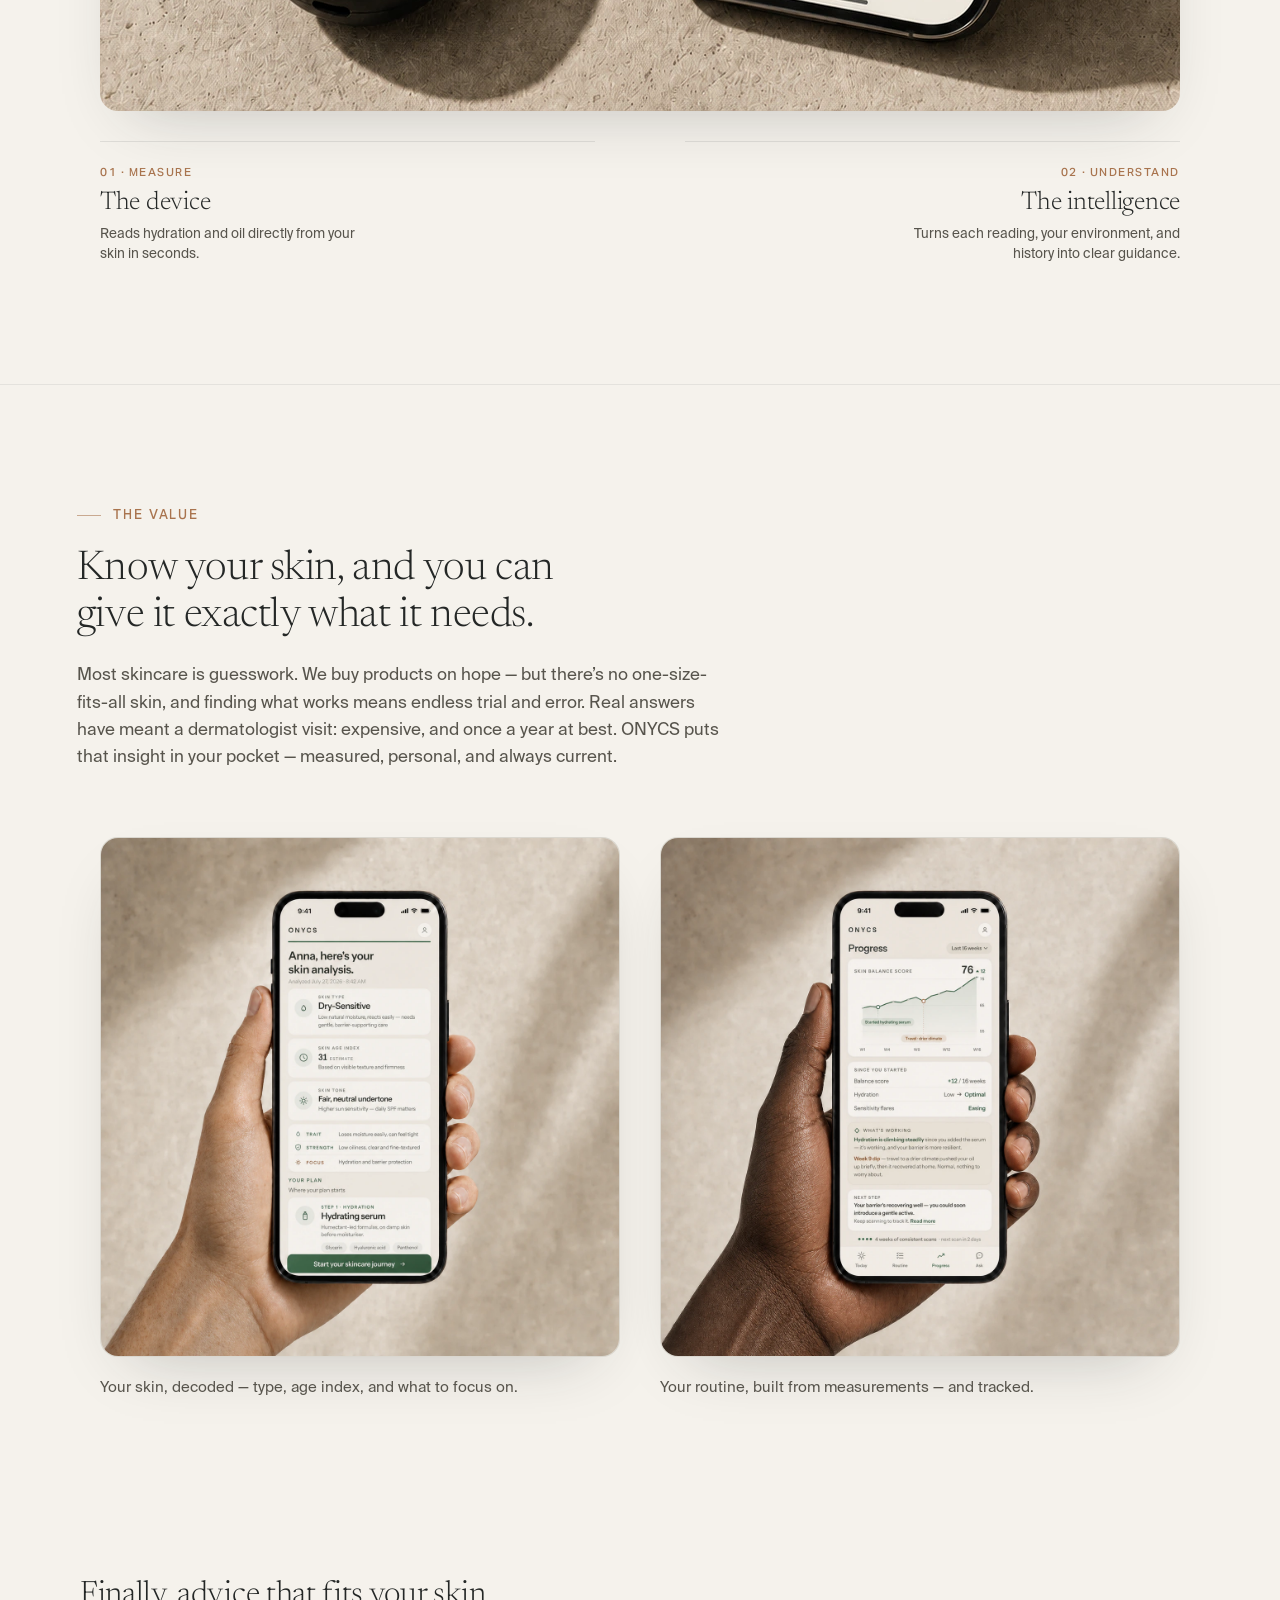
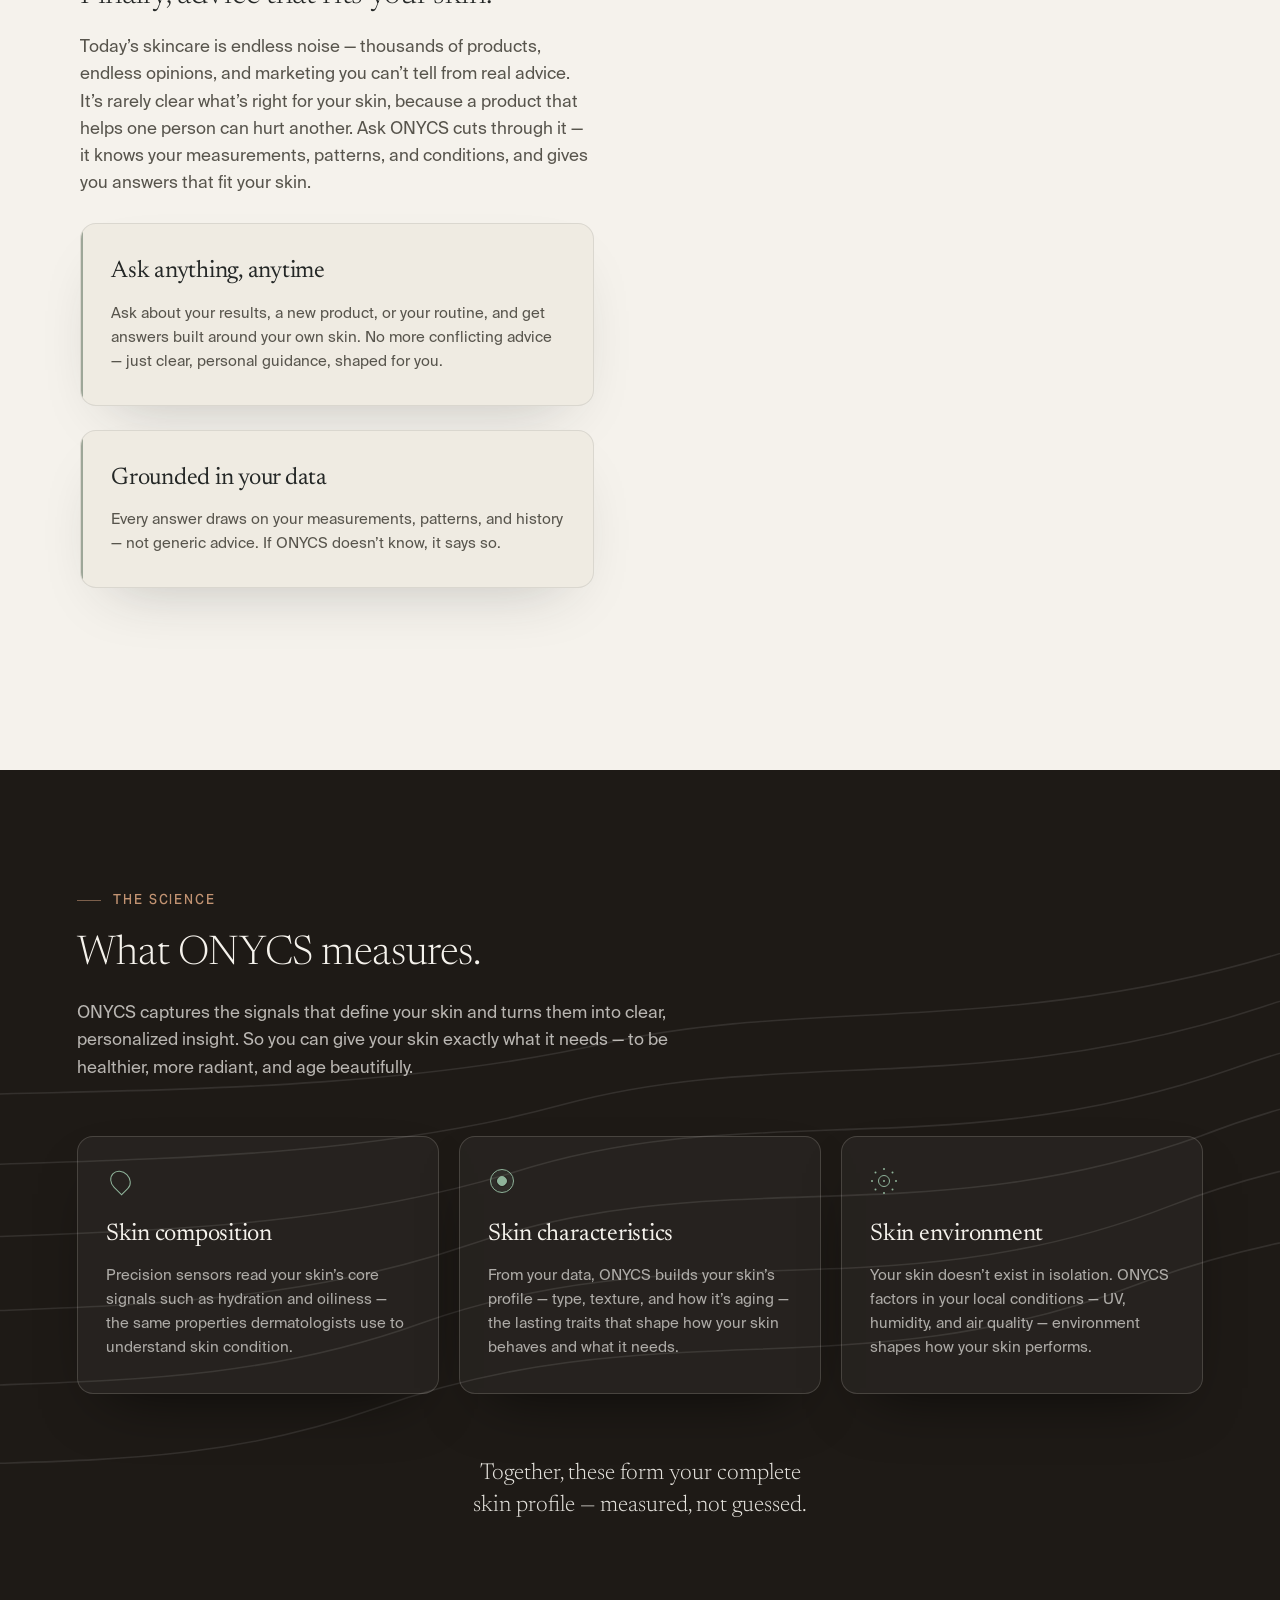
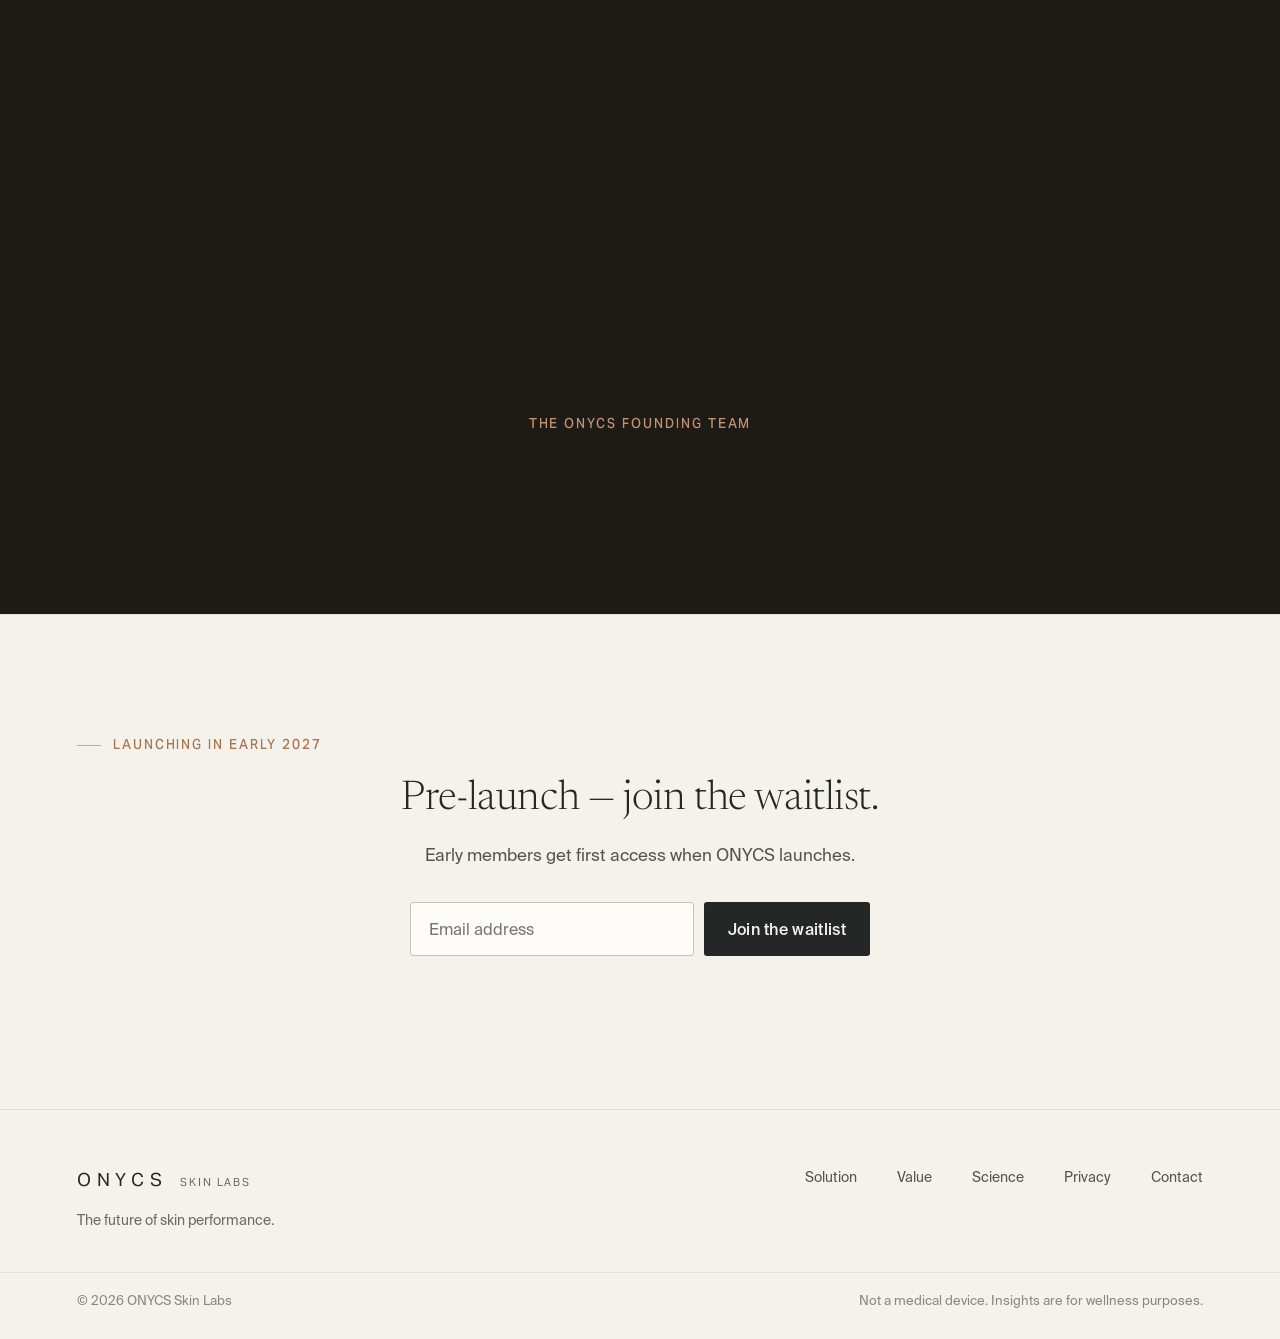
==== commit 3ec69345: "Fix advisor phone transparency" ====
--- a/index.html
+++ b/index.html
@@ -428,7 +428,7 @@
           </div>
           <div class="advisor-phone">
             <img
-              src="assets/ask-onycs.webp?v=20260727-screens"
+              src="assets/ask-onycs.webp?v=20260727-advisor2"
               alt="Ask ONYCS personalized skincare advisor"
               width="597"
               height="1291"
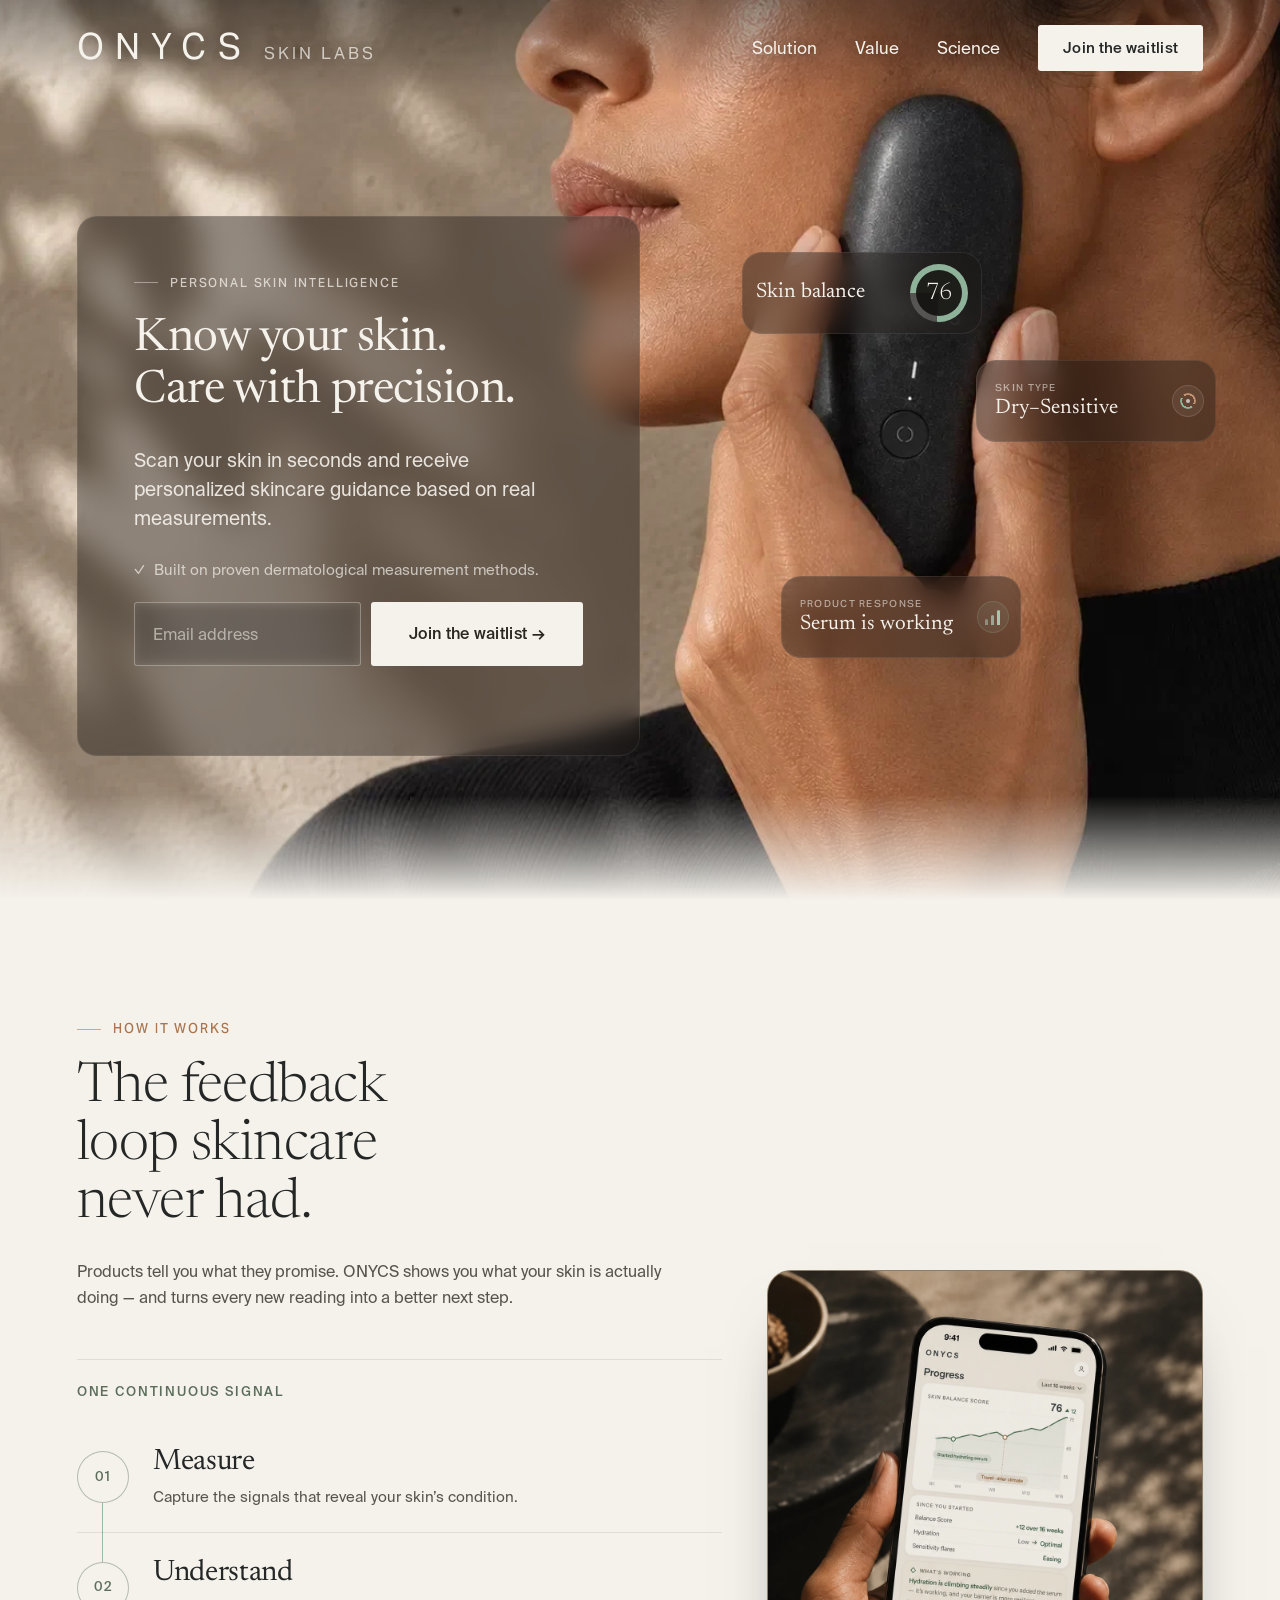
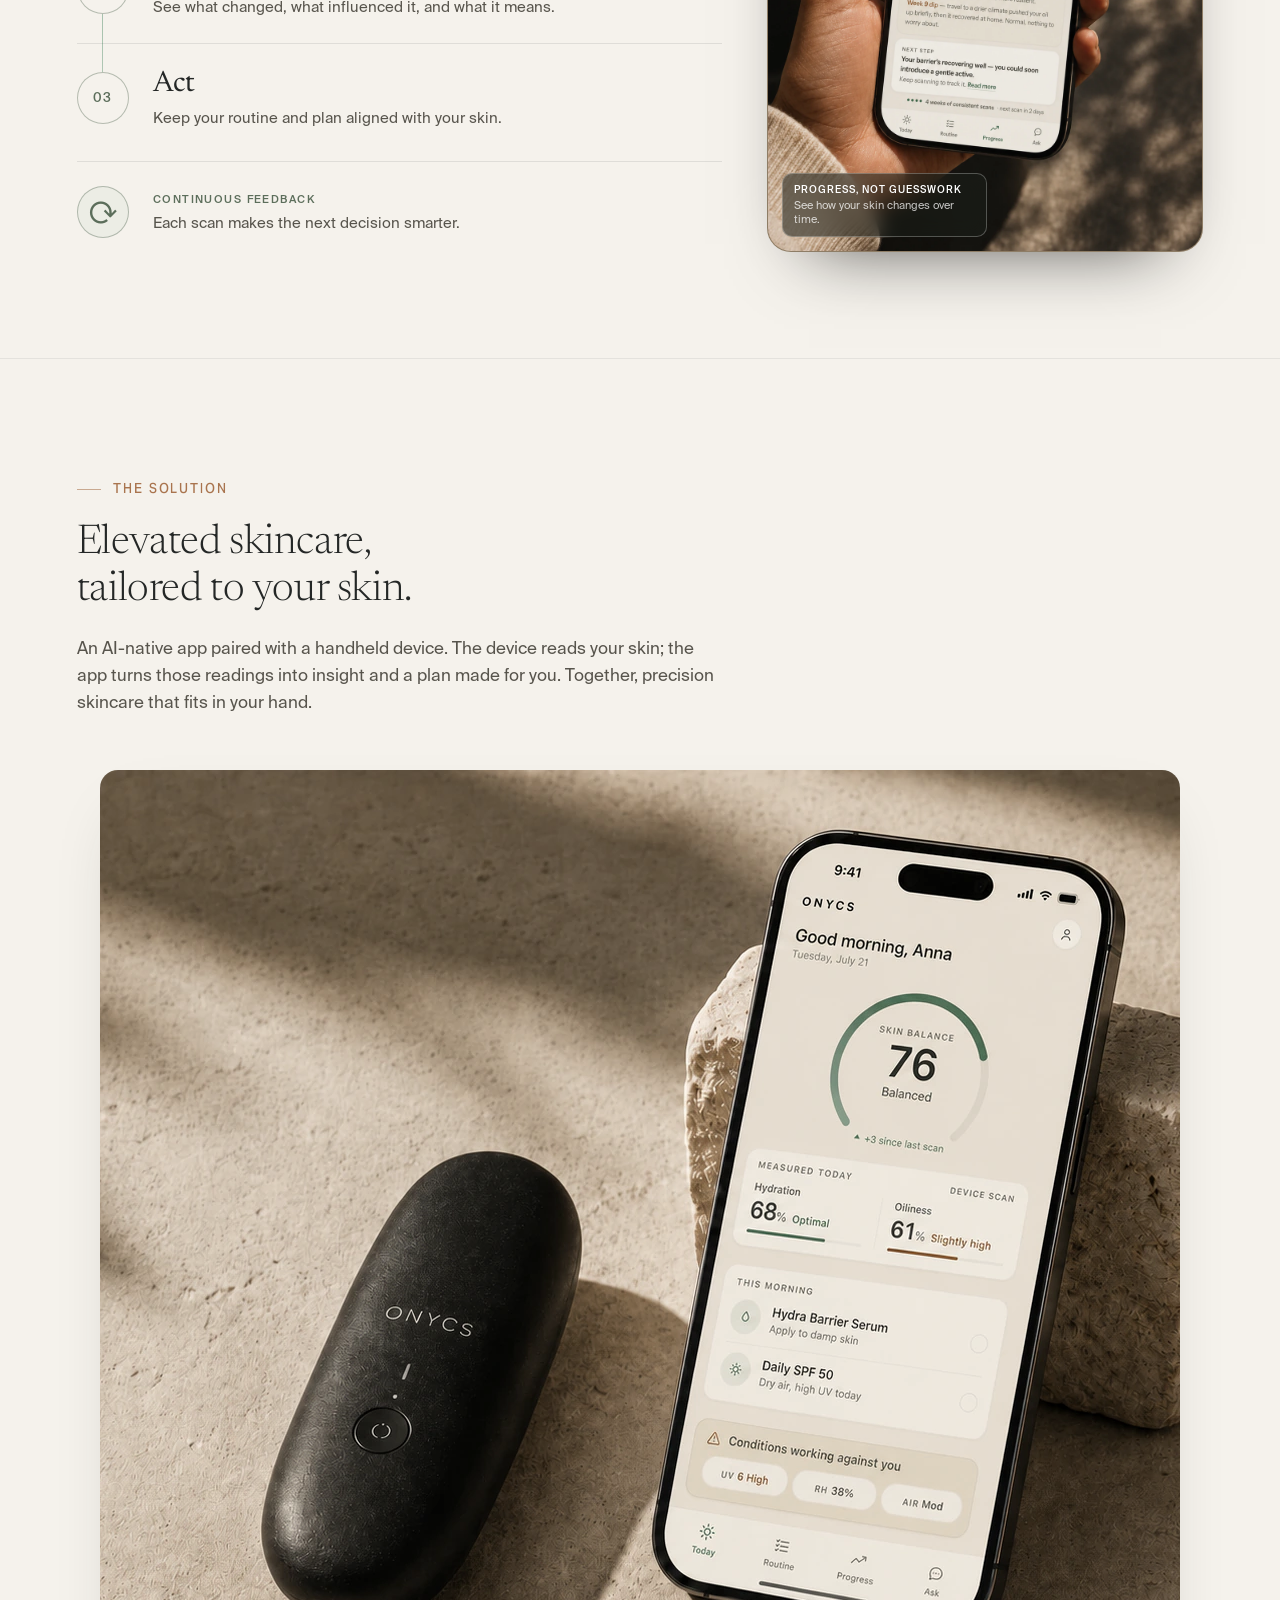
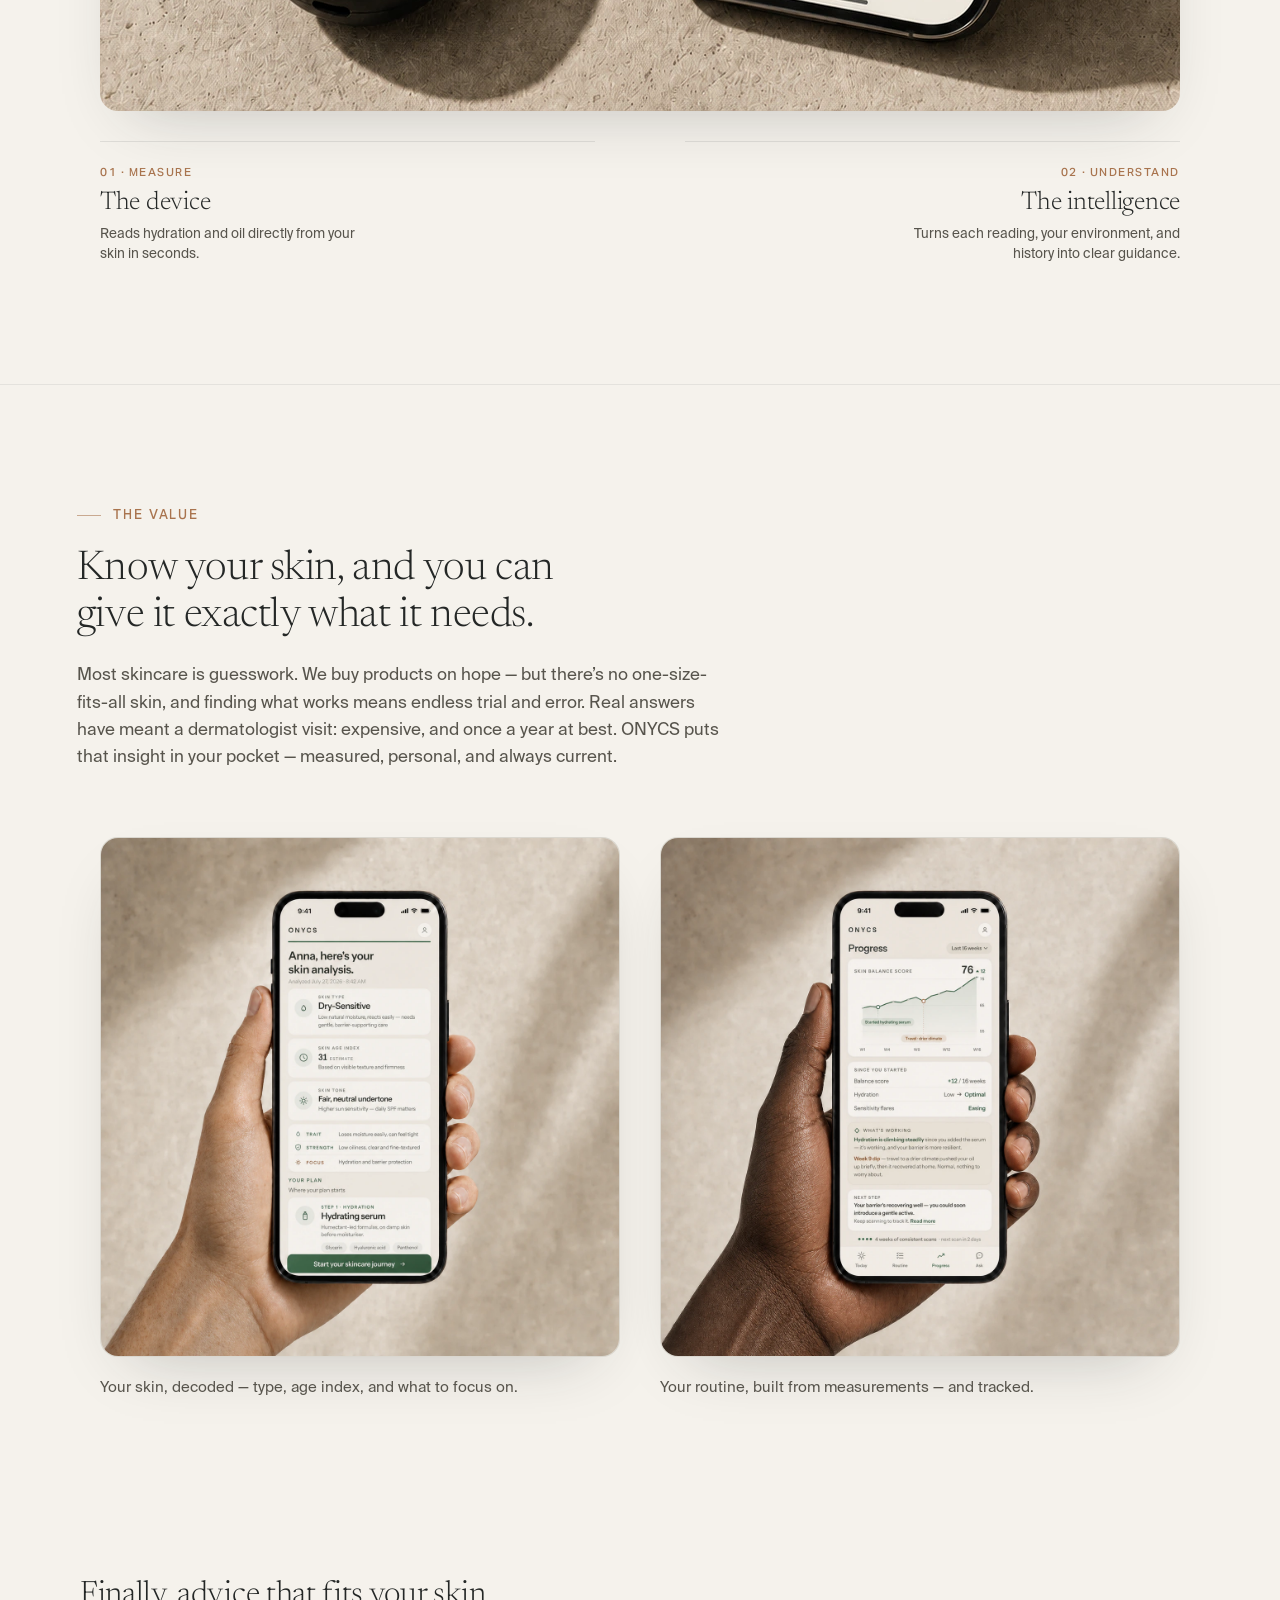
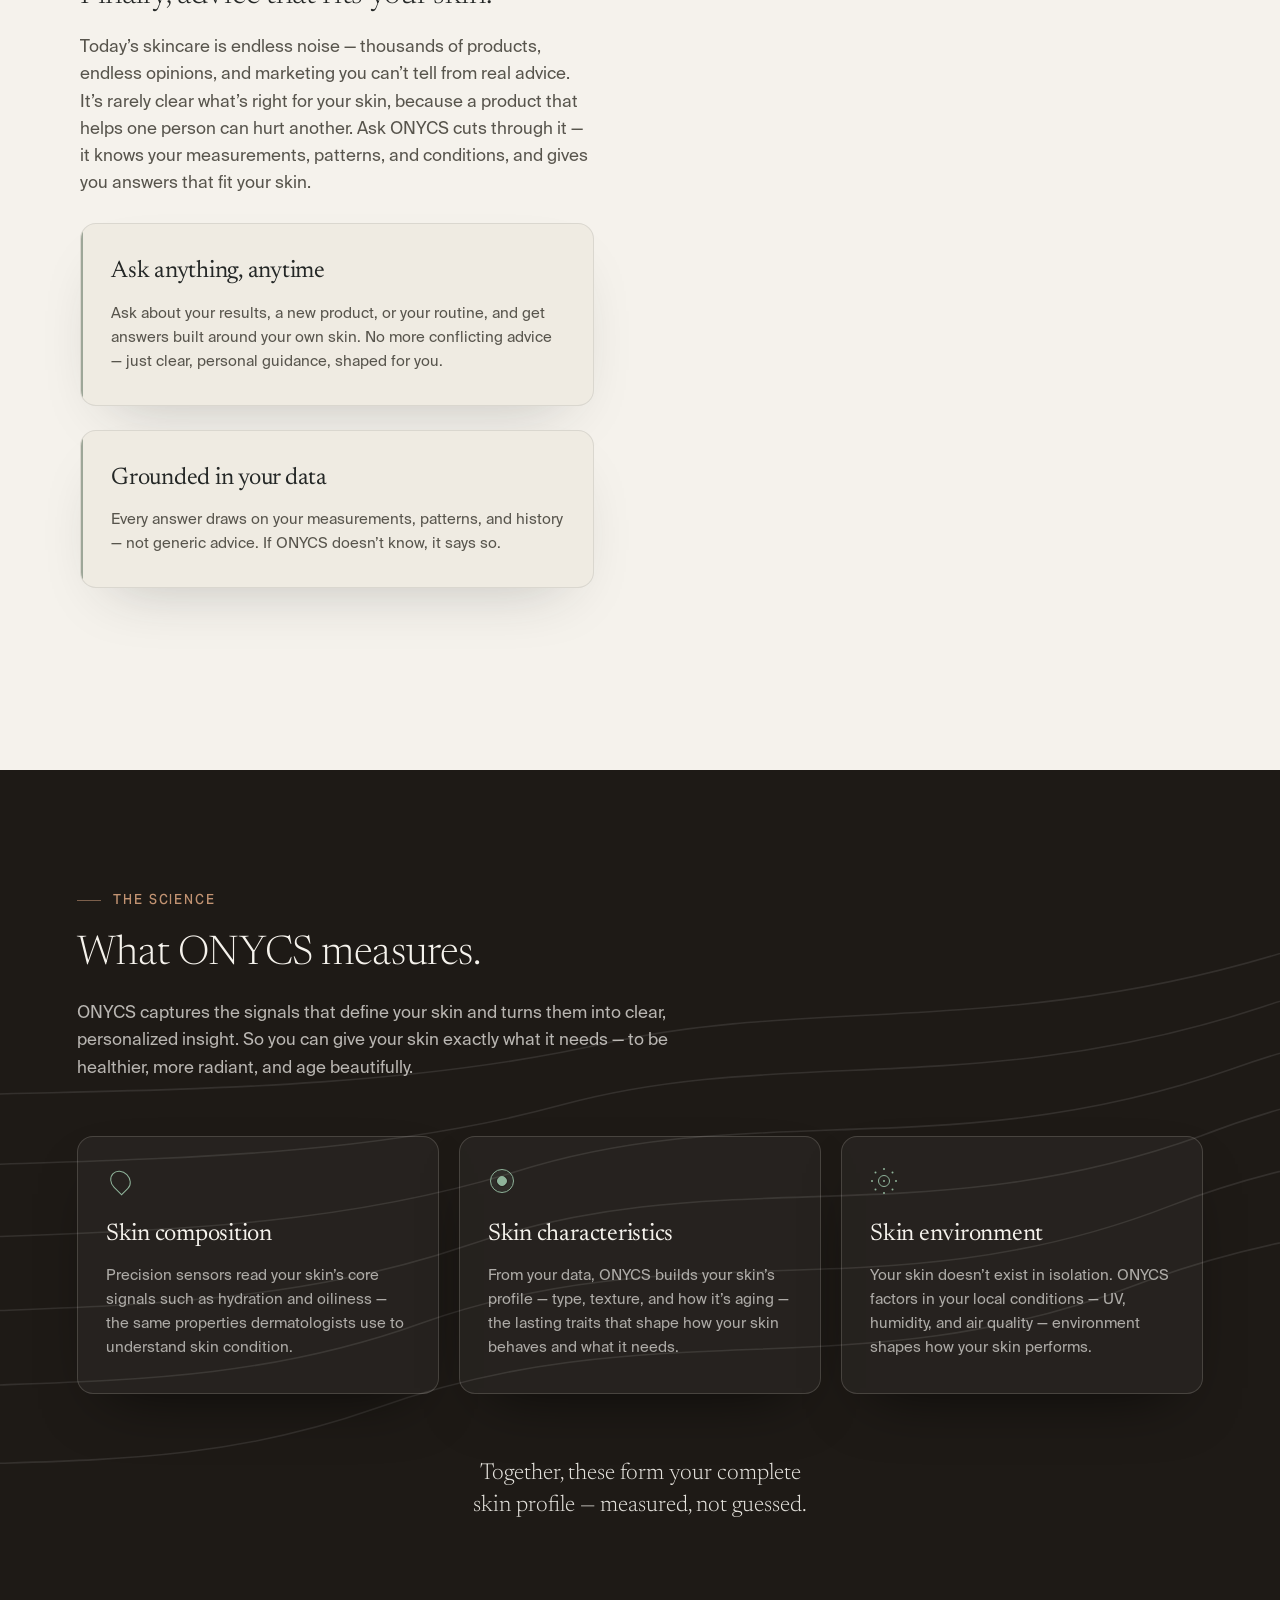
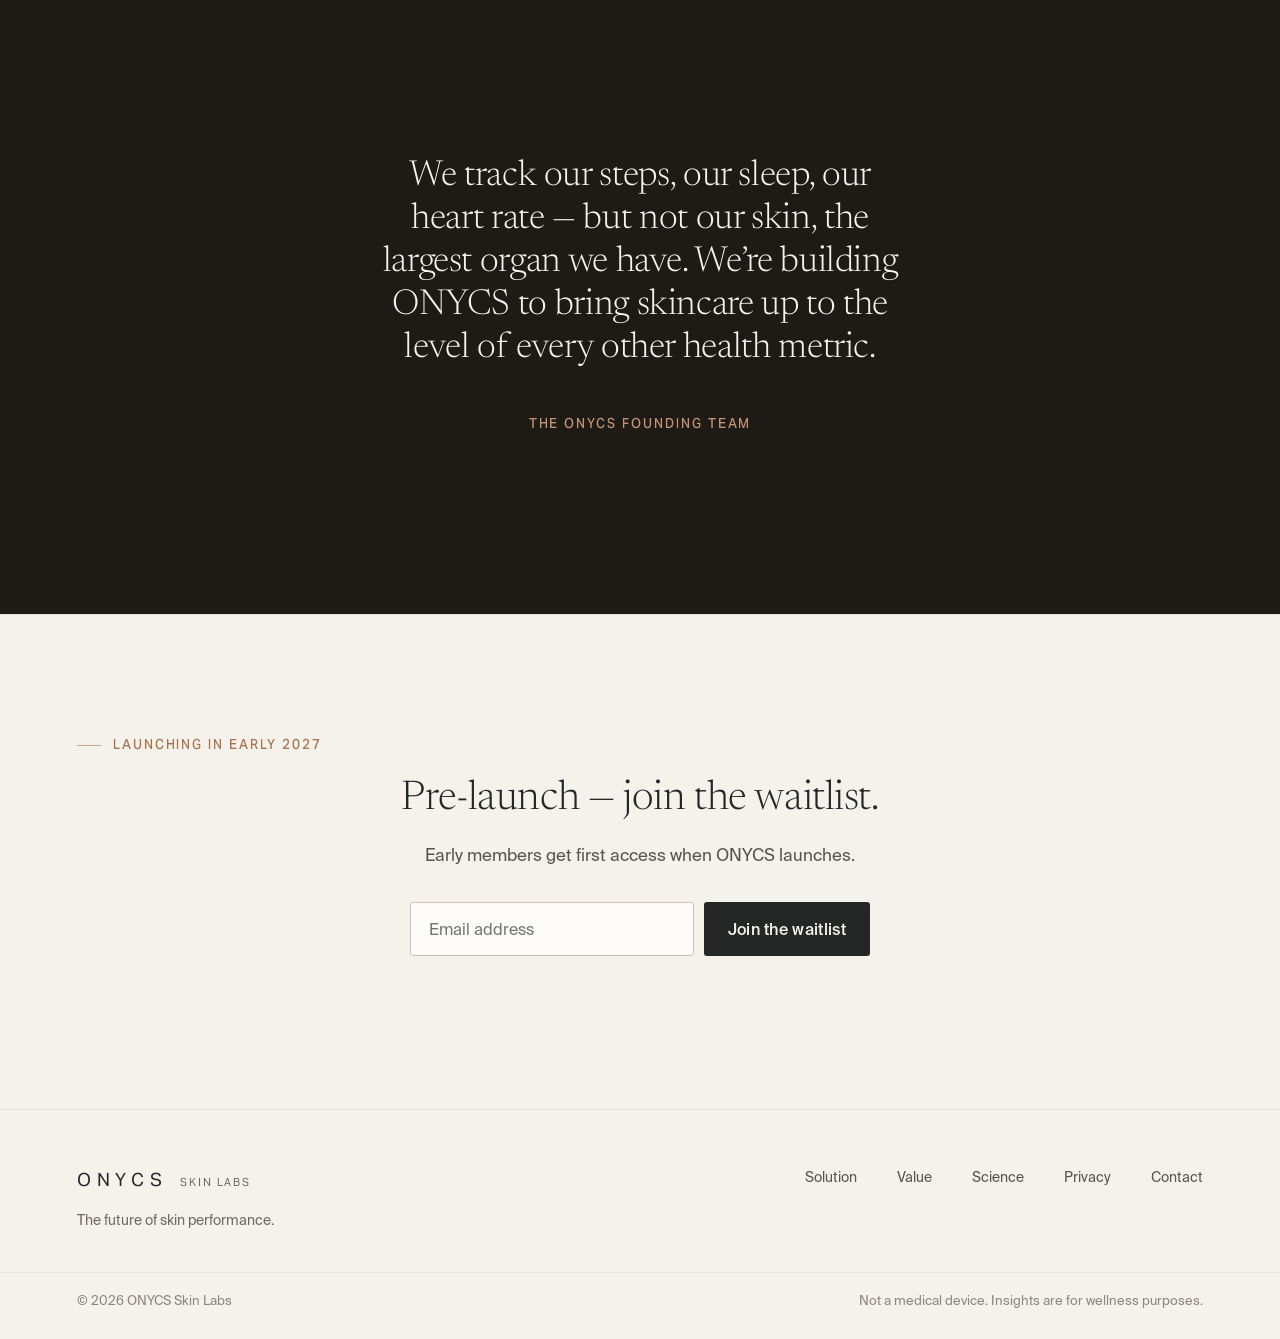
==== commit f7d18b07: "Refresh stylesheet cache for advisor shadow" ====
--- a/index.html
+++ b/index.html
@@ -52,7 +52,7 @@
       href="https://fonts.googleapis.com/css2?family=Newsreader:ital,opsz,wght@0,6..72,300;0,6..72,400;0,6..72,500;1,6..72,400&amp;display=swap"
       rel="stylesheet"
     />
-    <link rel="stylesheet" href="styles.css?v=20260727-ui21" />
+    <link rel="stylesheet" href="styles.css?v=20260727-ui22" />
     <script src="script.js?v=20260727-motion3" defer></script>
   </head>
   <body>
--- a/styles.css
+++ b/styles.css
@@ -1200,7 +1200,9 @@
   width: 100%;
   max-width: 340px;
   height: auto;
-  filter: drop-shadow(0 28px 34px rgba(36, 39, 38, 0.14));
+  filter:
+    drop-shadow(0 38px 30px rgba(36, 39, 38, 0.18))
+    drop-shadow(0 10px 12px rgba(36, 39, 38, 0.12));
 }
 
 .science {
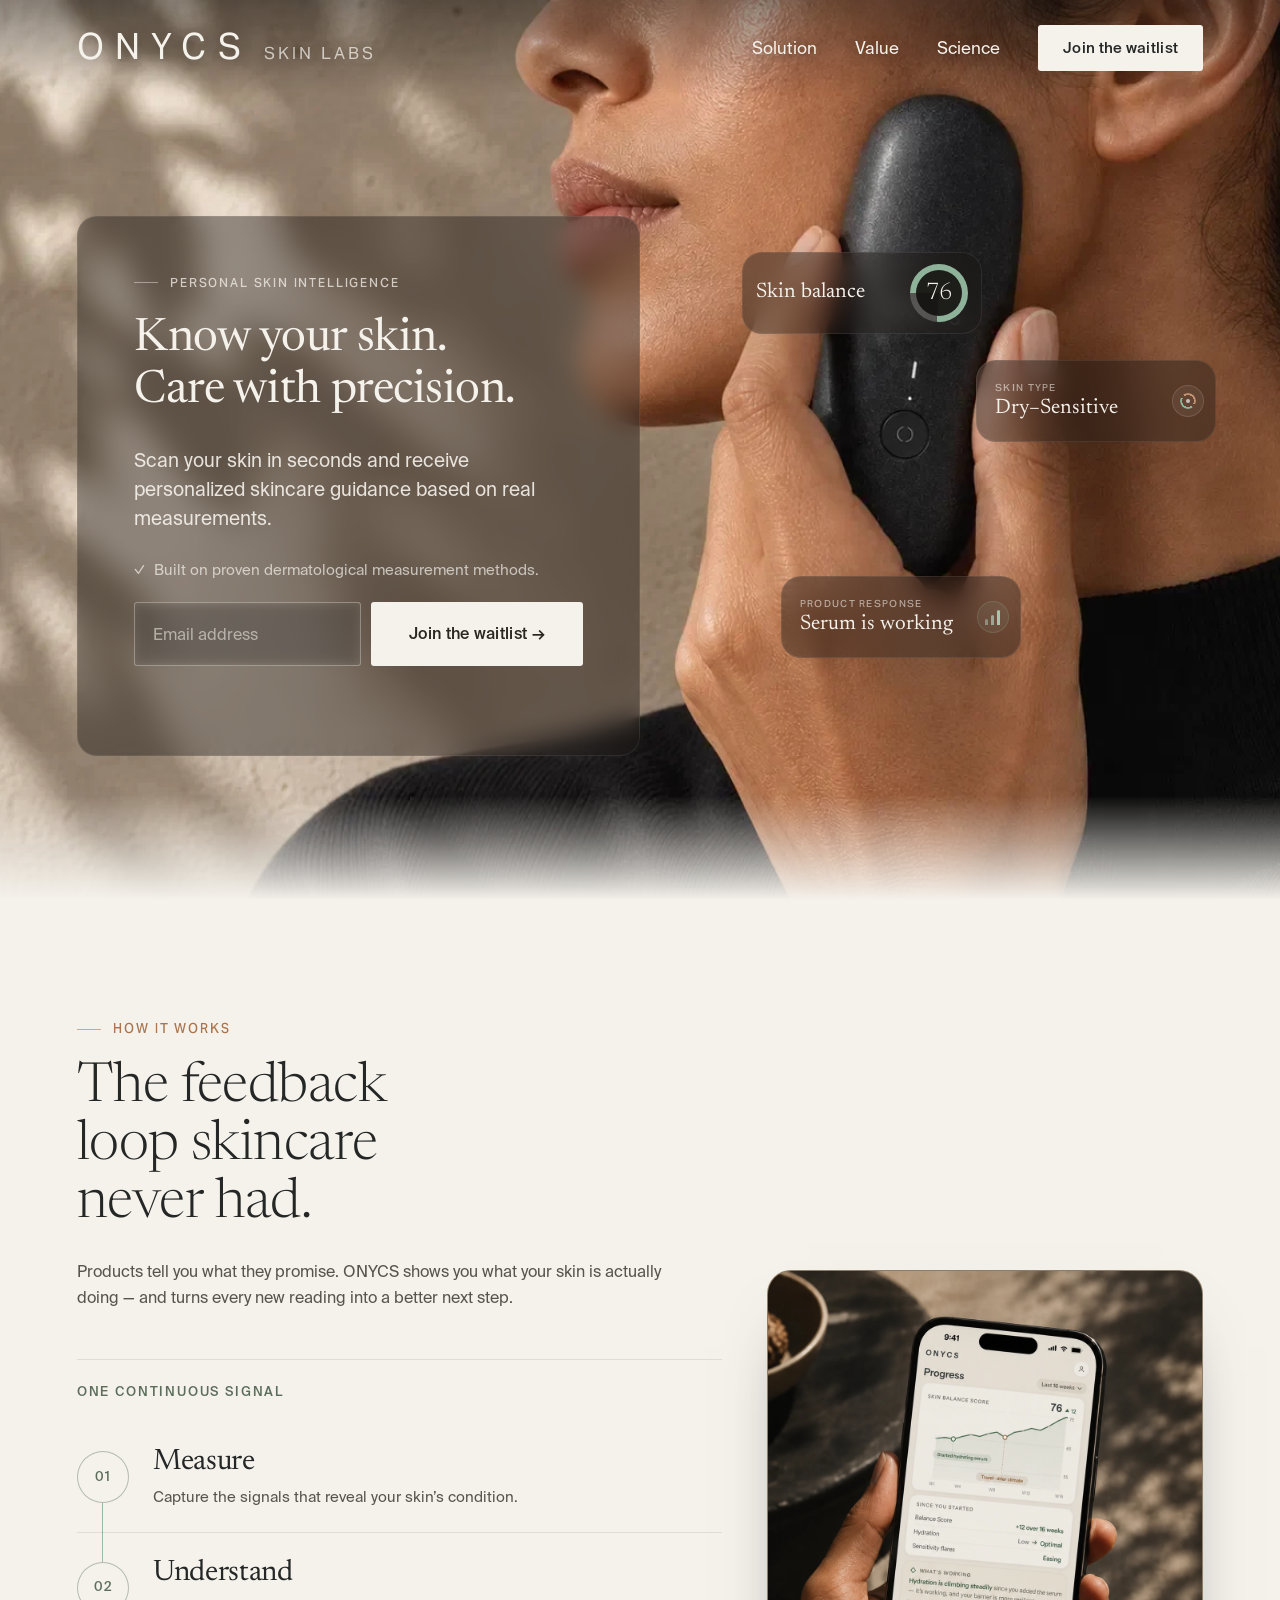
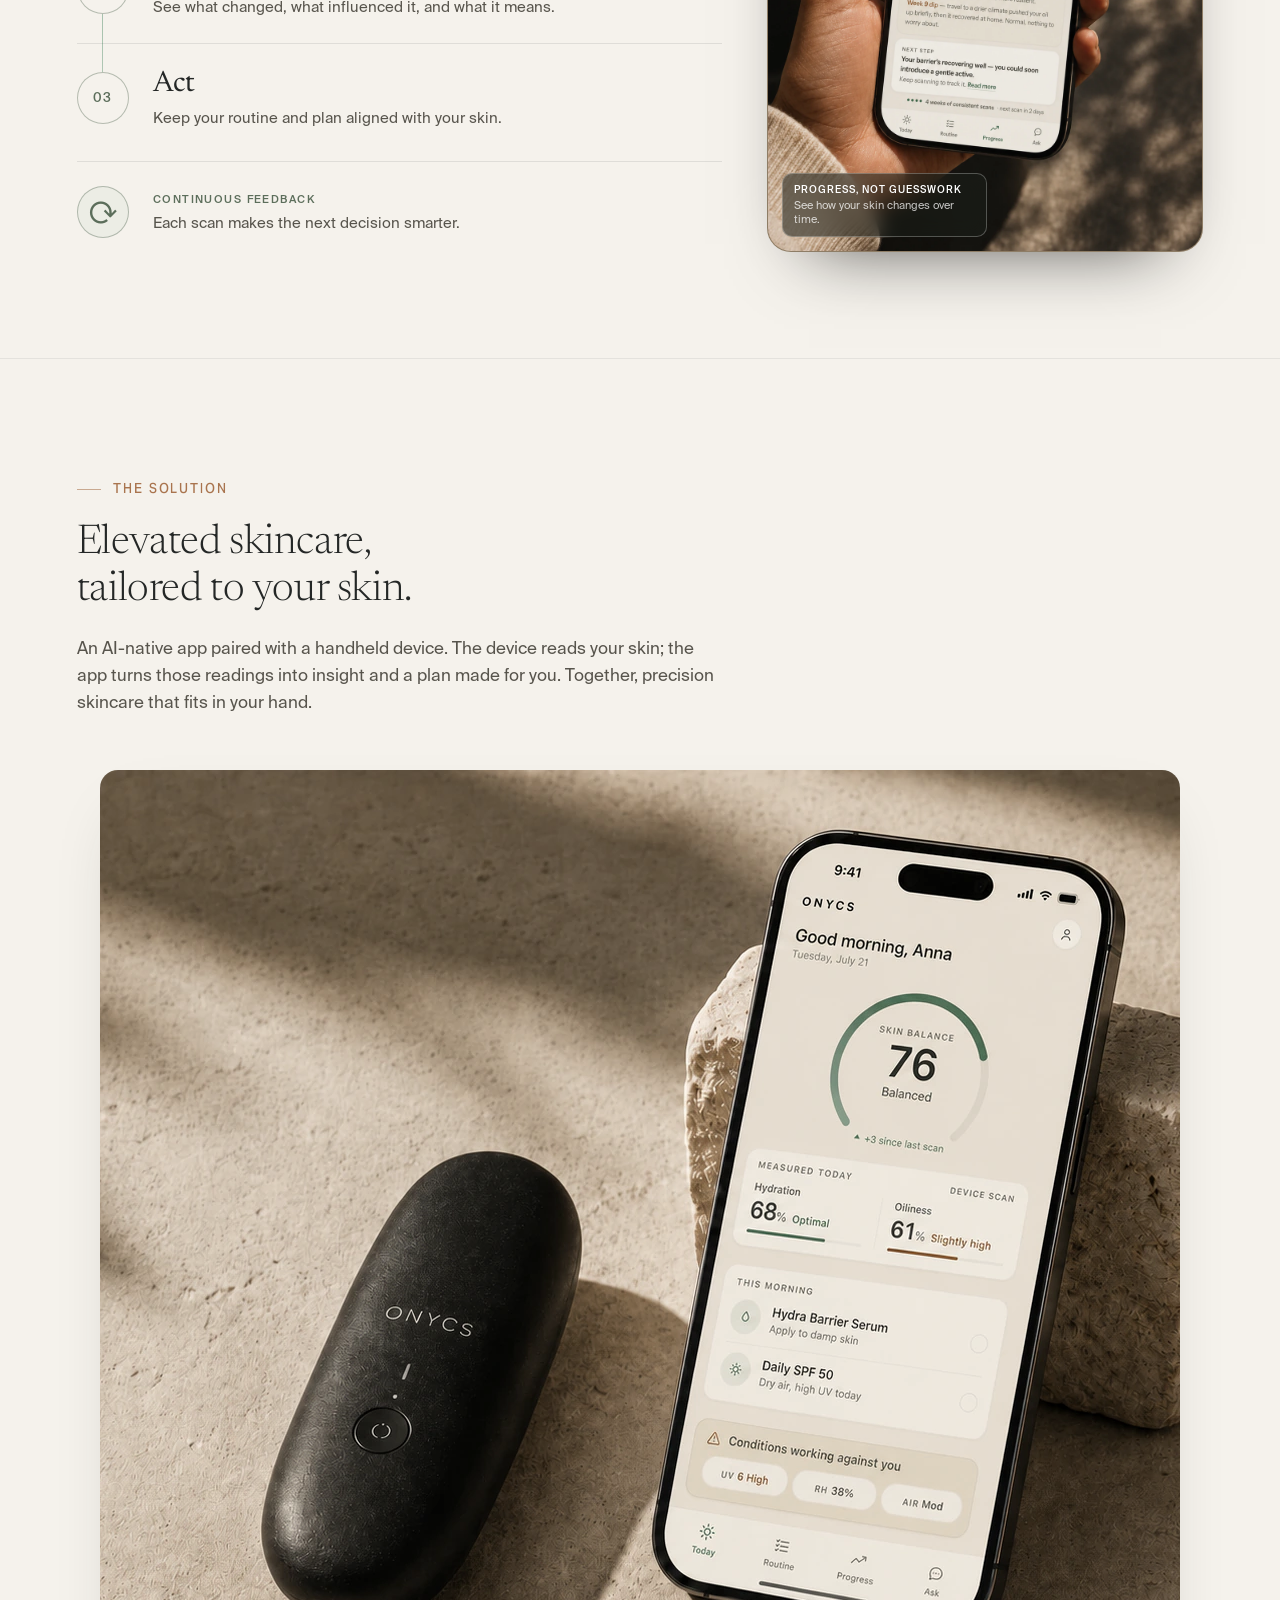
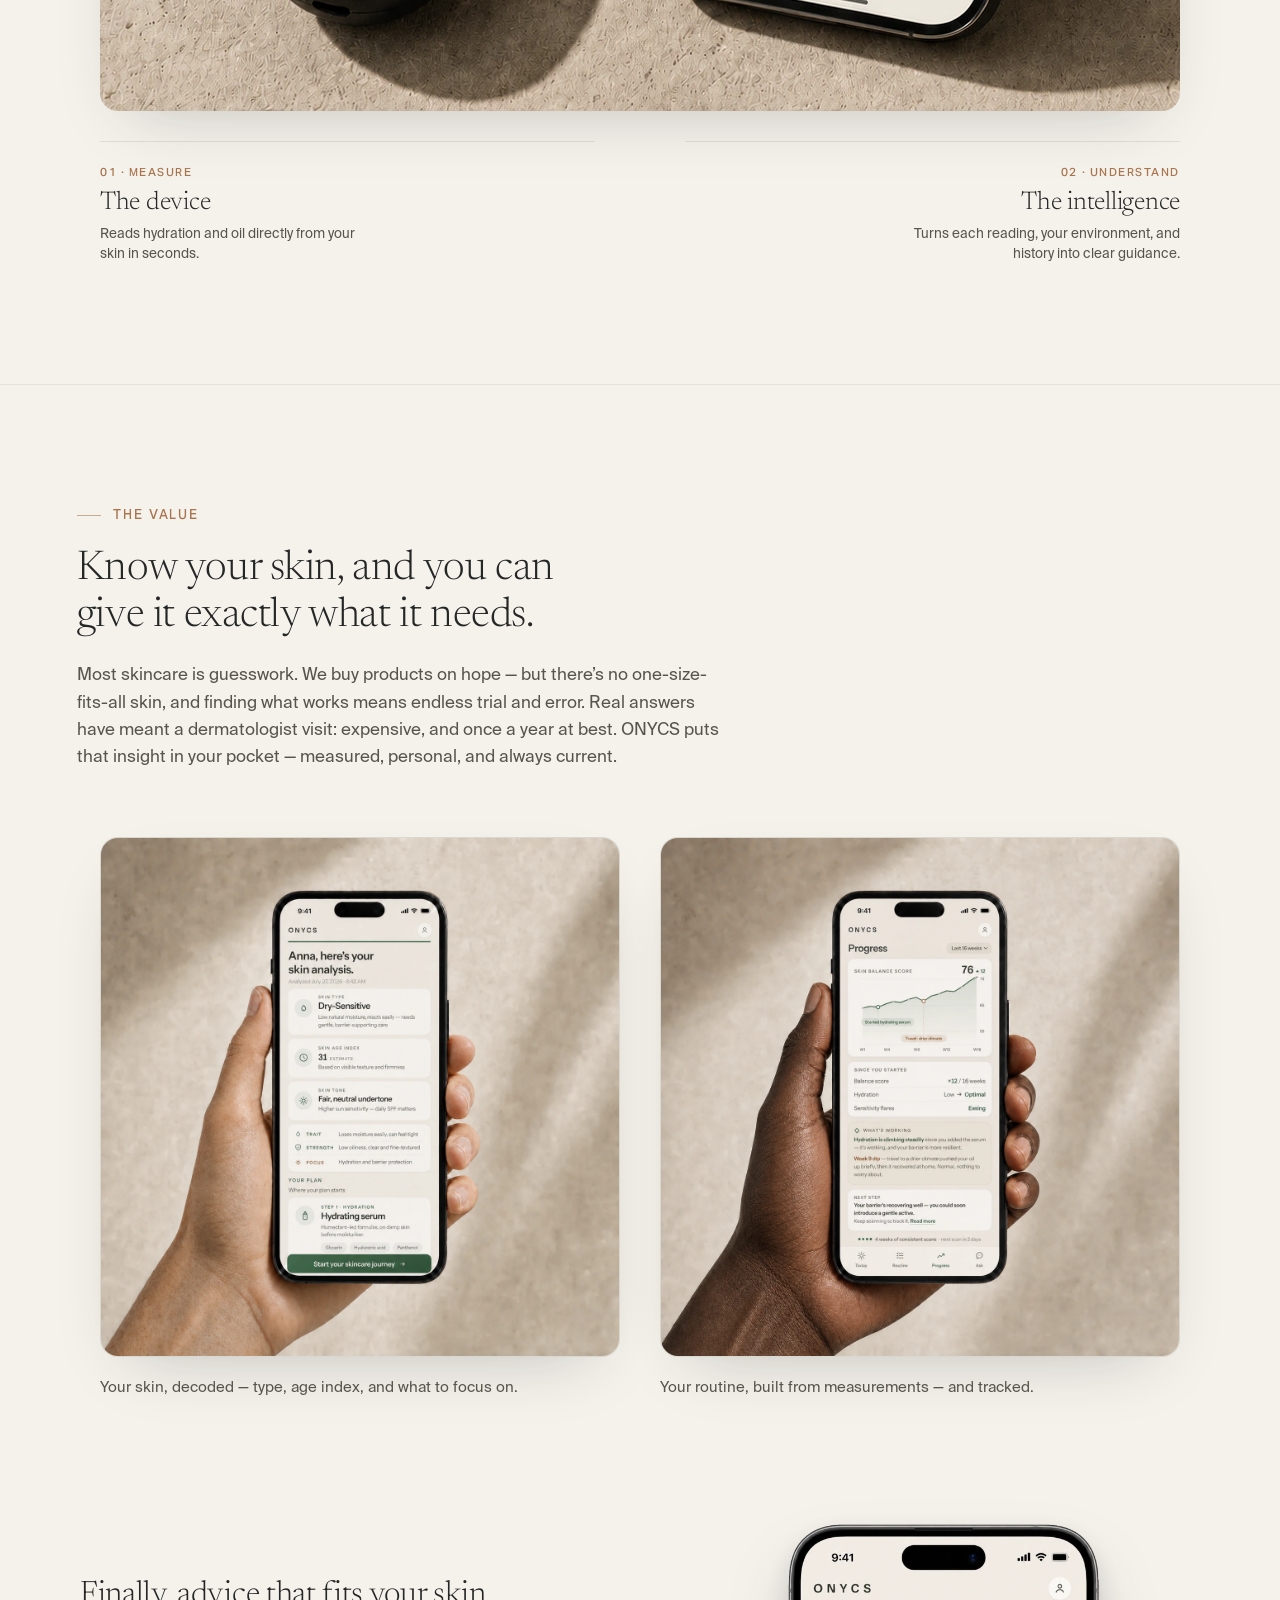
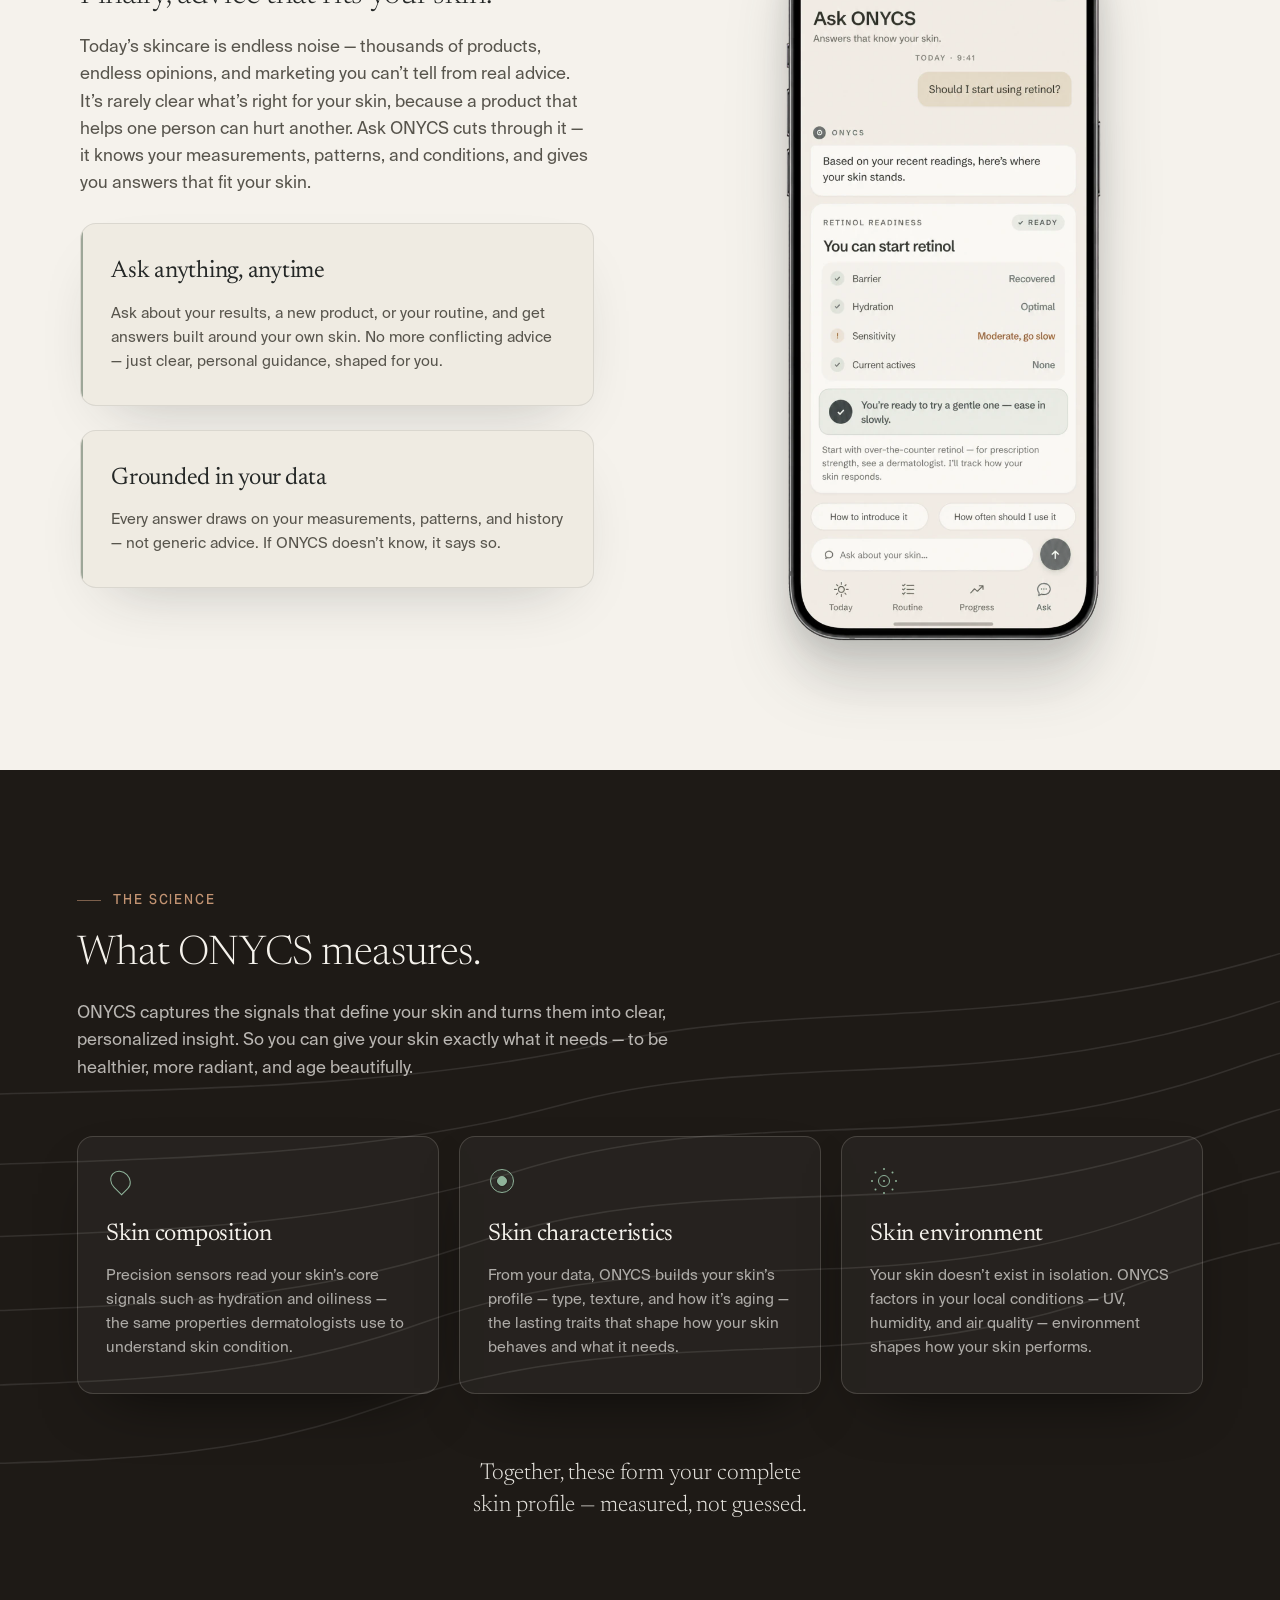
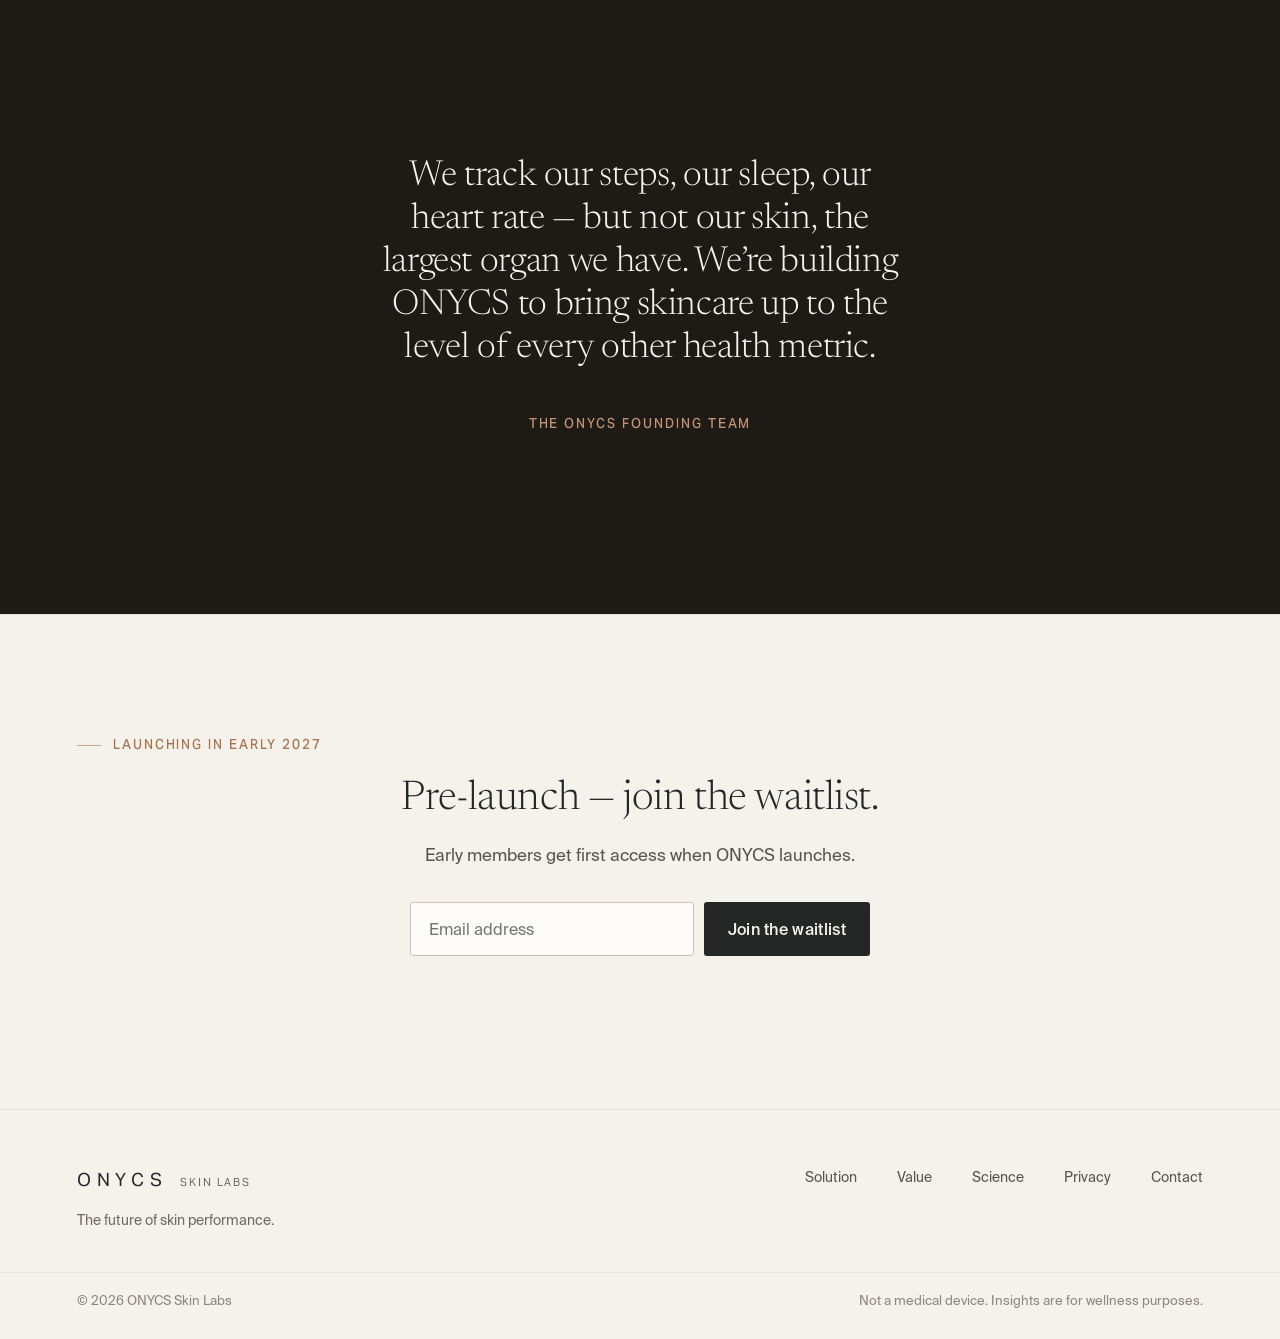
==== commit b40eac4b: "Add ONYCS favicon and refresh product overview" ====
--- a/index.html
+++ b/index.html
@@ -4,6 +4,9 @@
     <meta charset="utf-8" />
     <meta name="viewport" content="width=device-width, initial-scale=1" />
     <meta name="theme-color" content="#1e1a16" />
+    <link rel="icon" type="image/png" sizes="64x64" href="/assets/favicon-64.png?v=20260728" />
+    <link rel="icon" type="image/png" sizes="512x512" href="/assets/favicon.png?v=20260728" />
+    <link rel="apple-touch-icon" href="/assets/favicon.png?v=20260728" />
     <link rel="canonical" href="https://onycslabs.com/" />
     <script>
       if (
